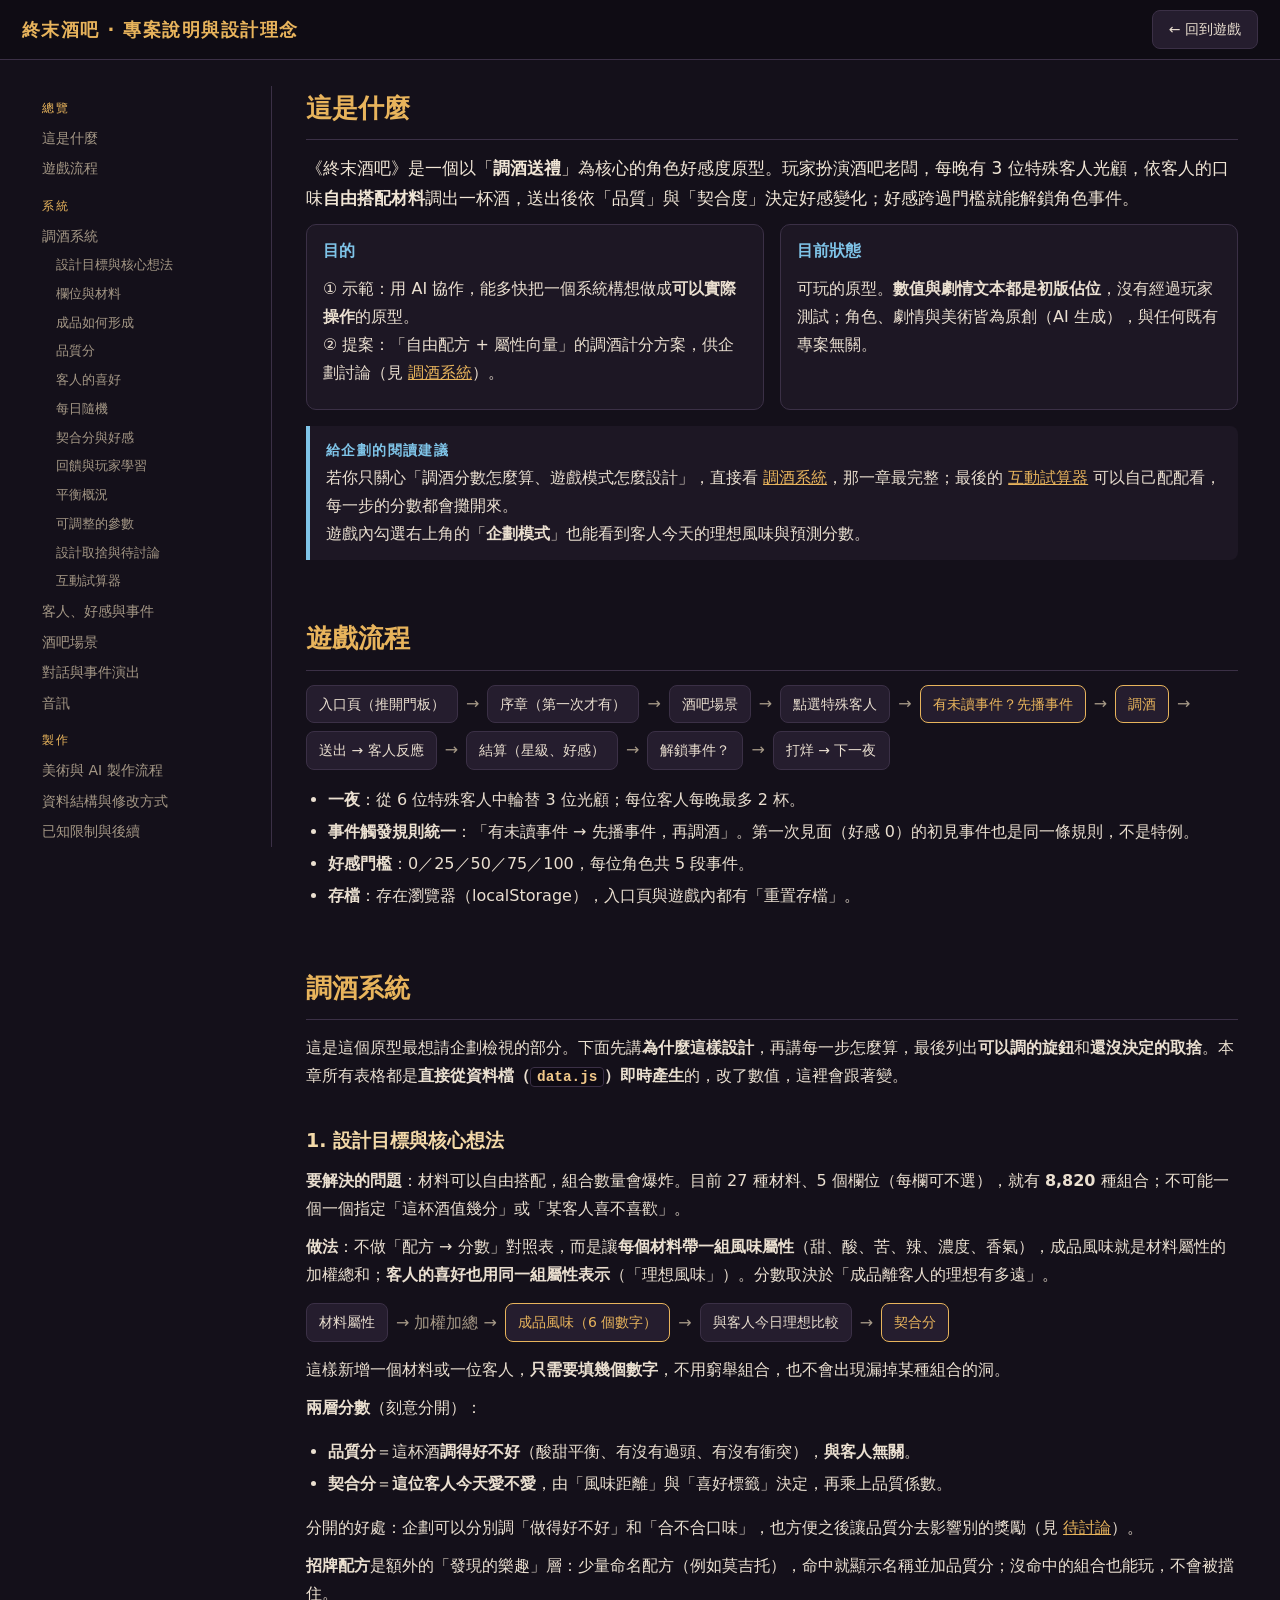
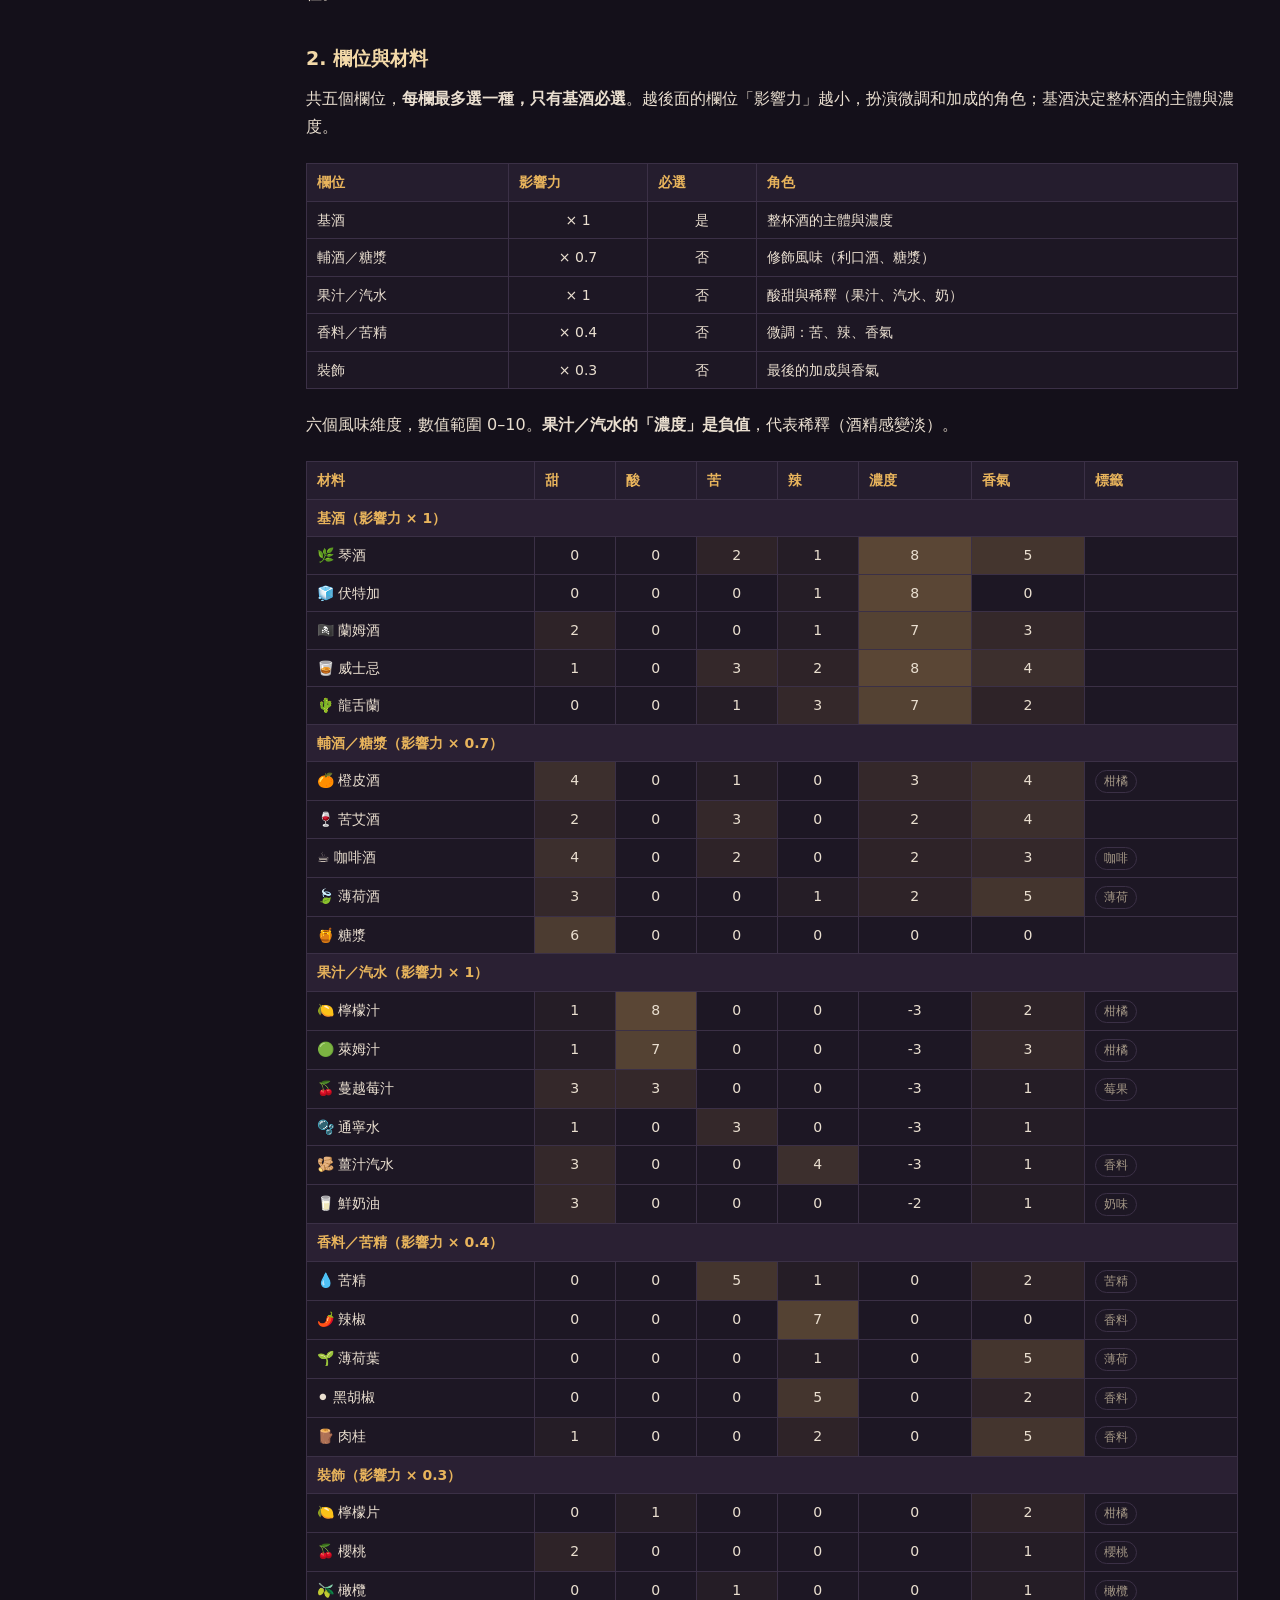
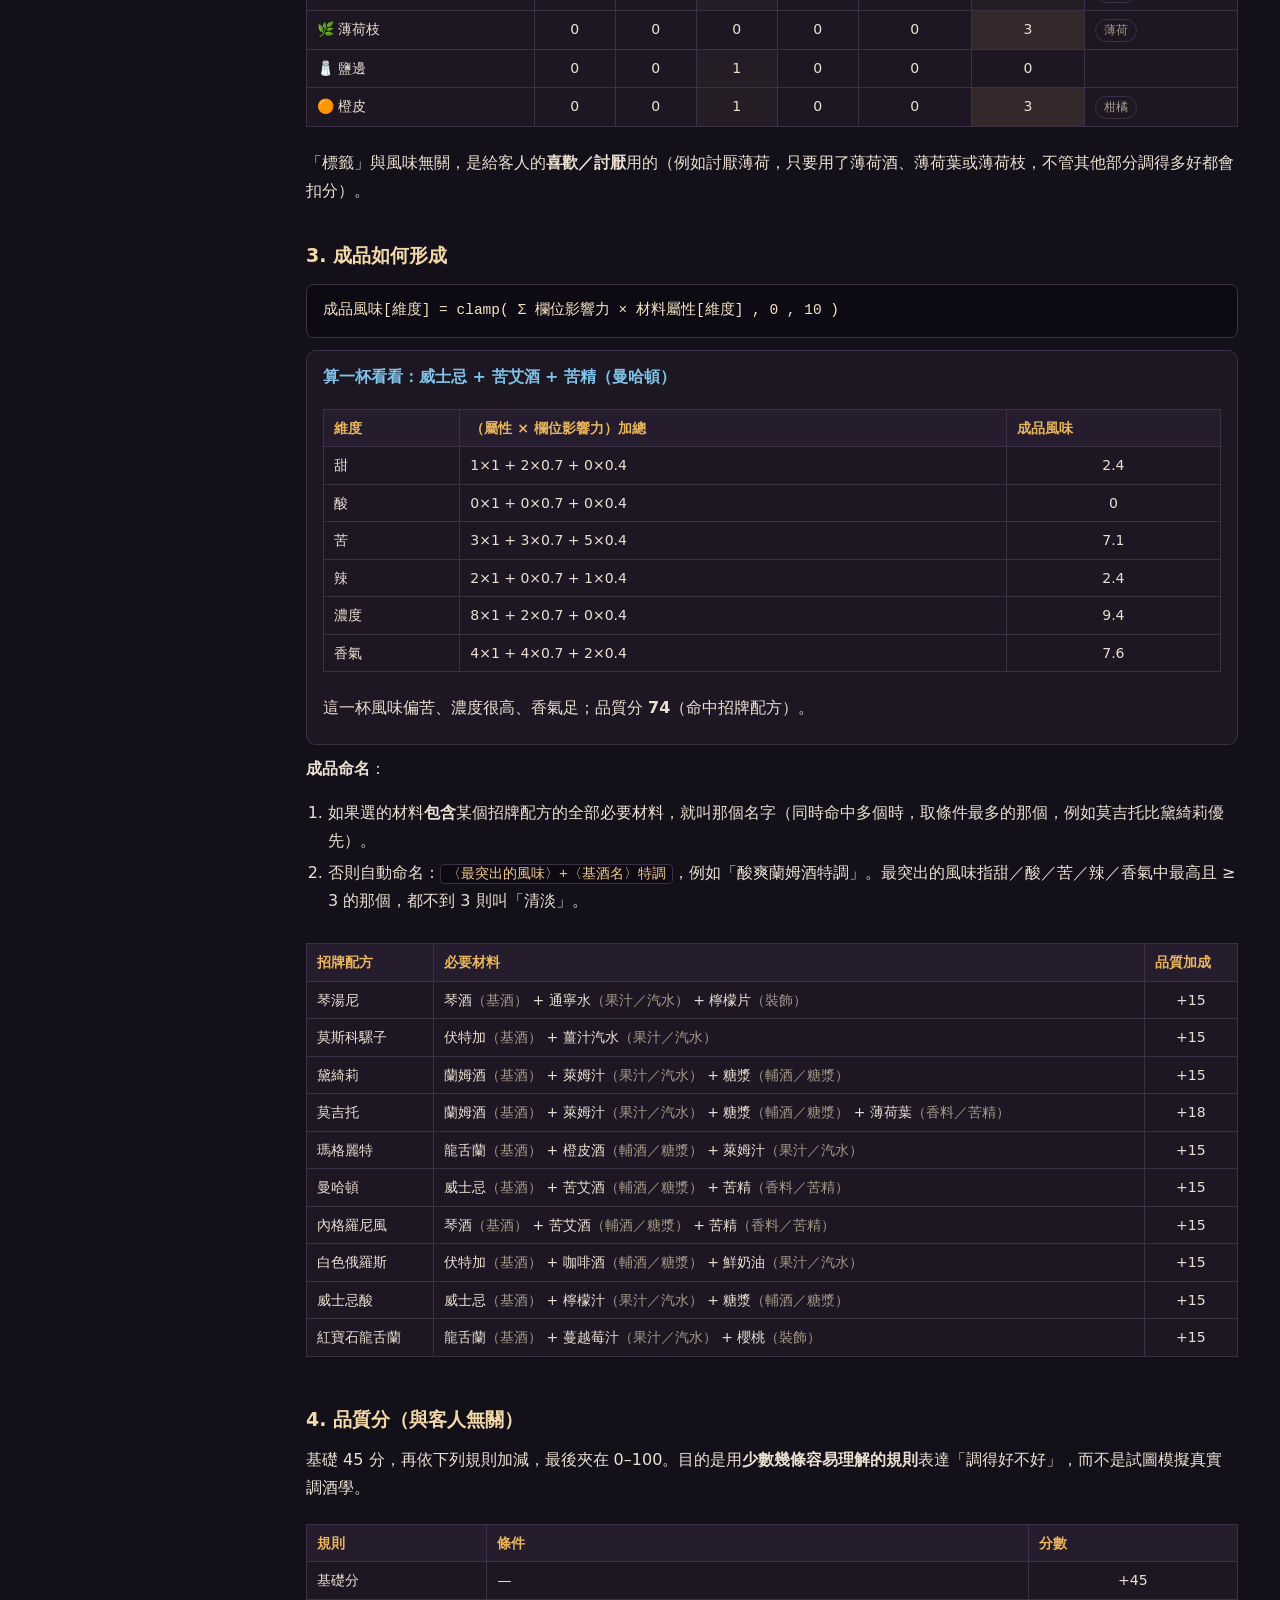
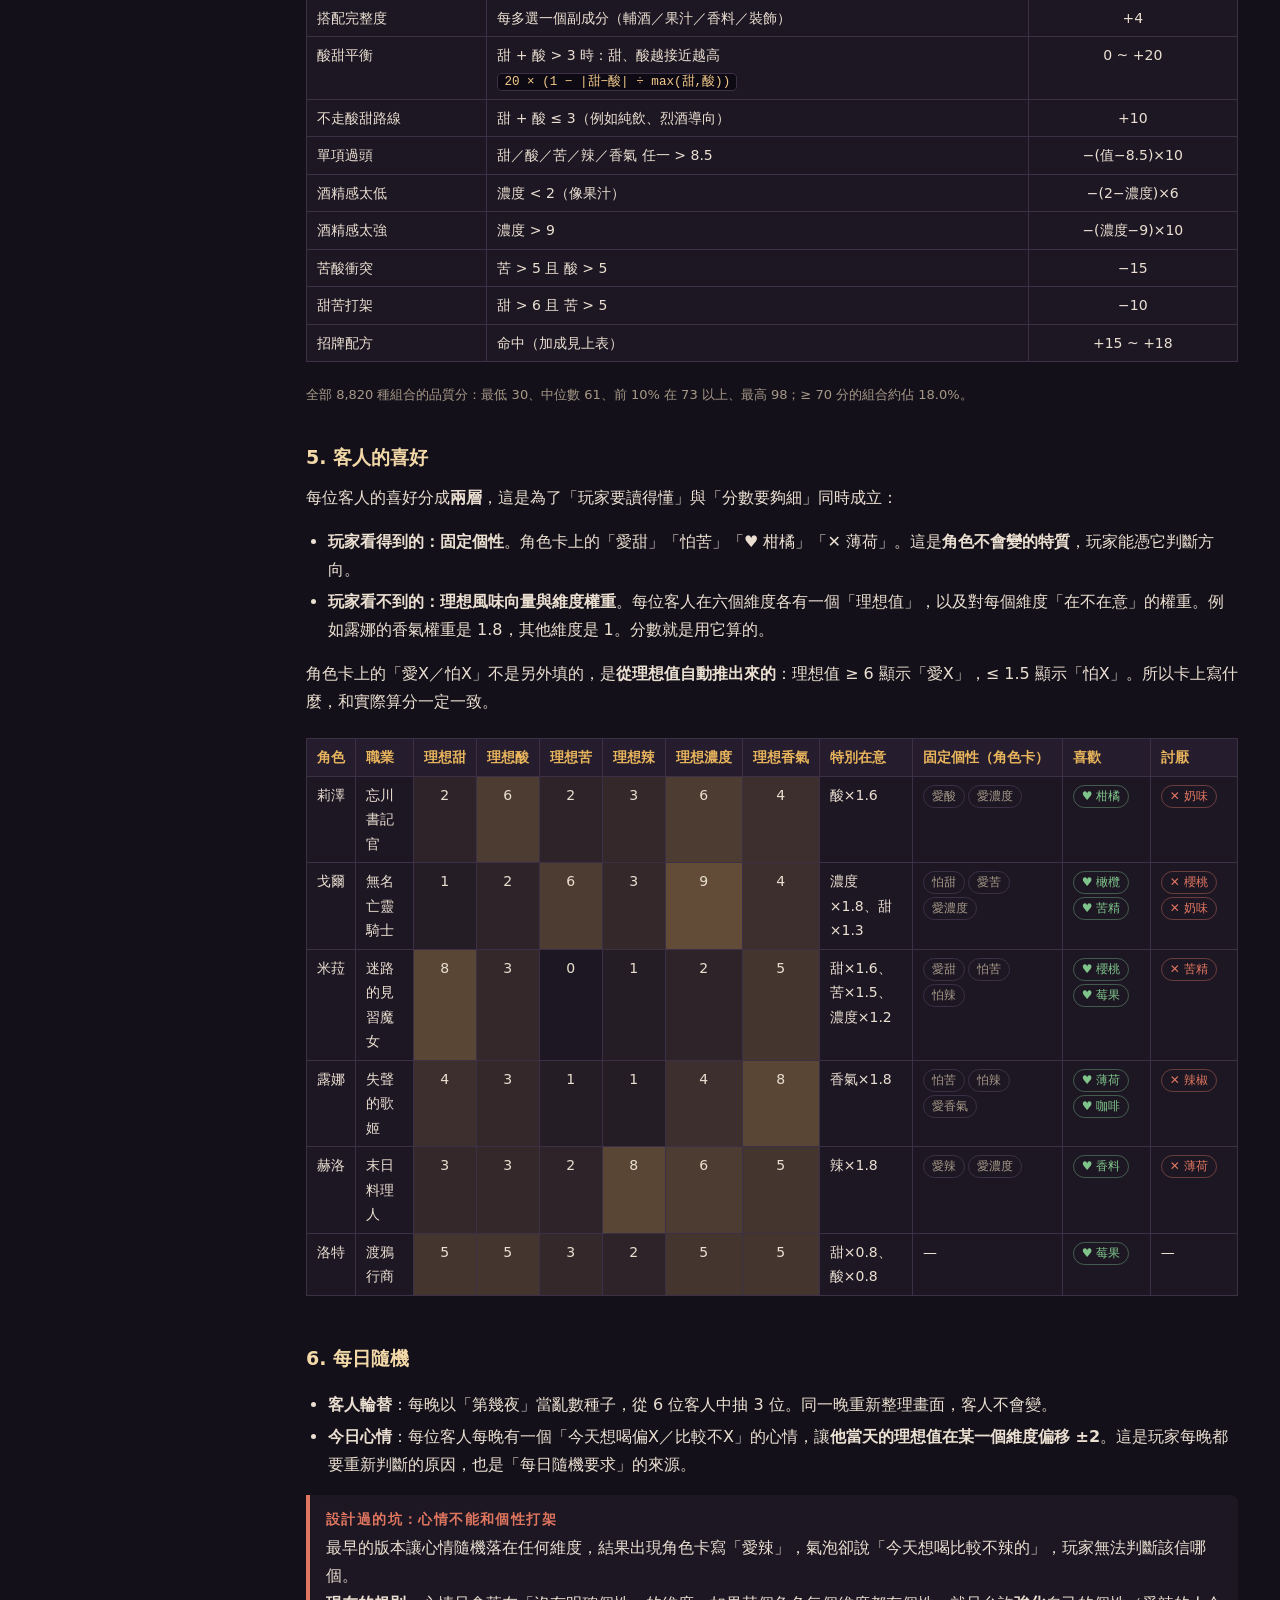
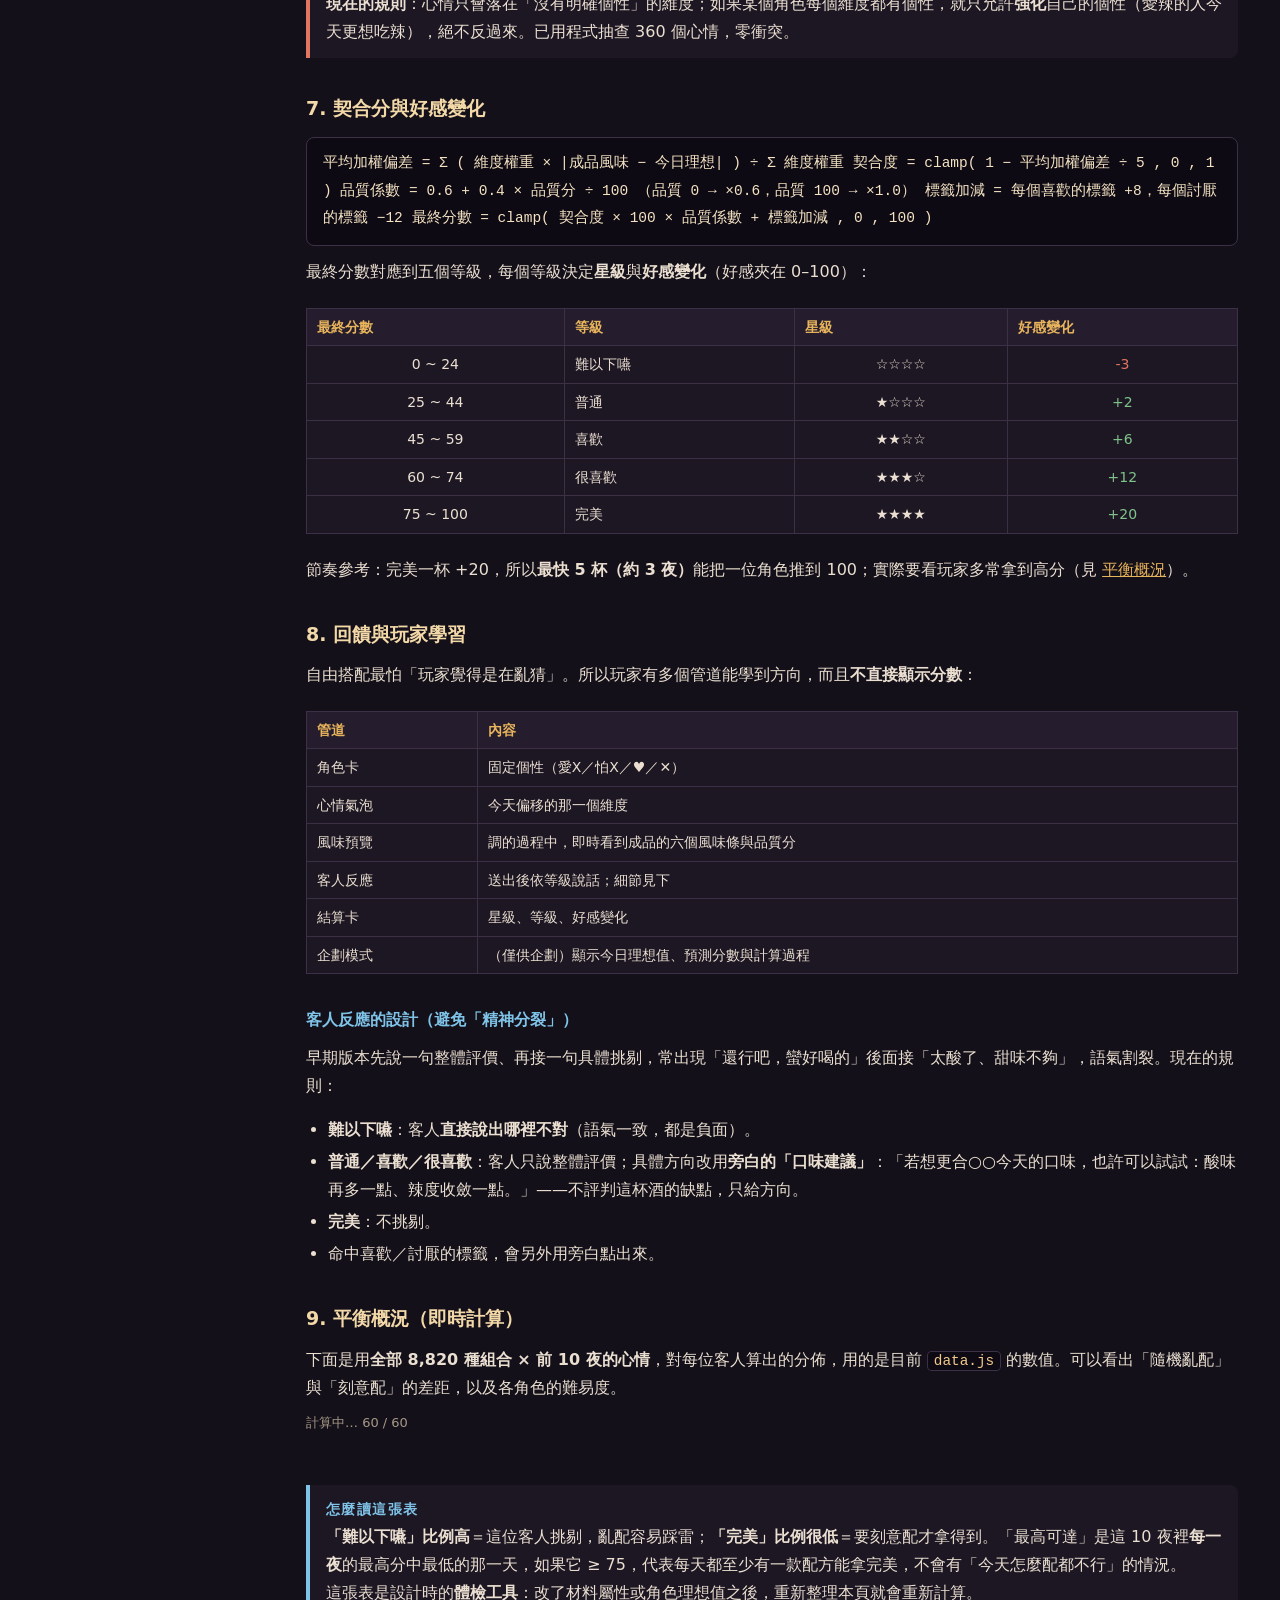
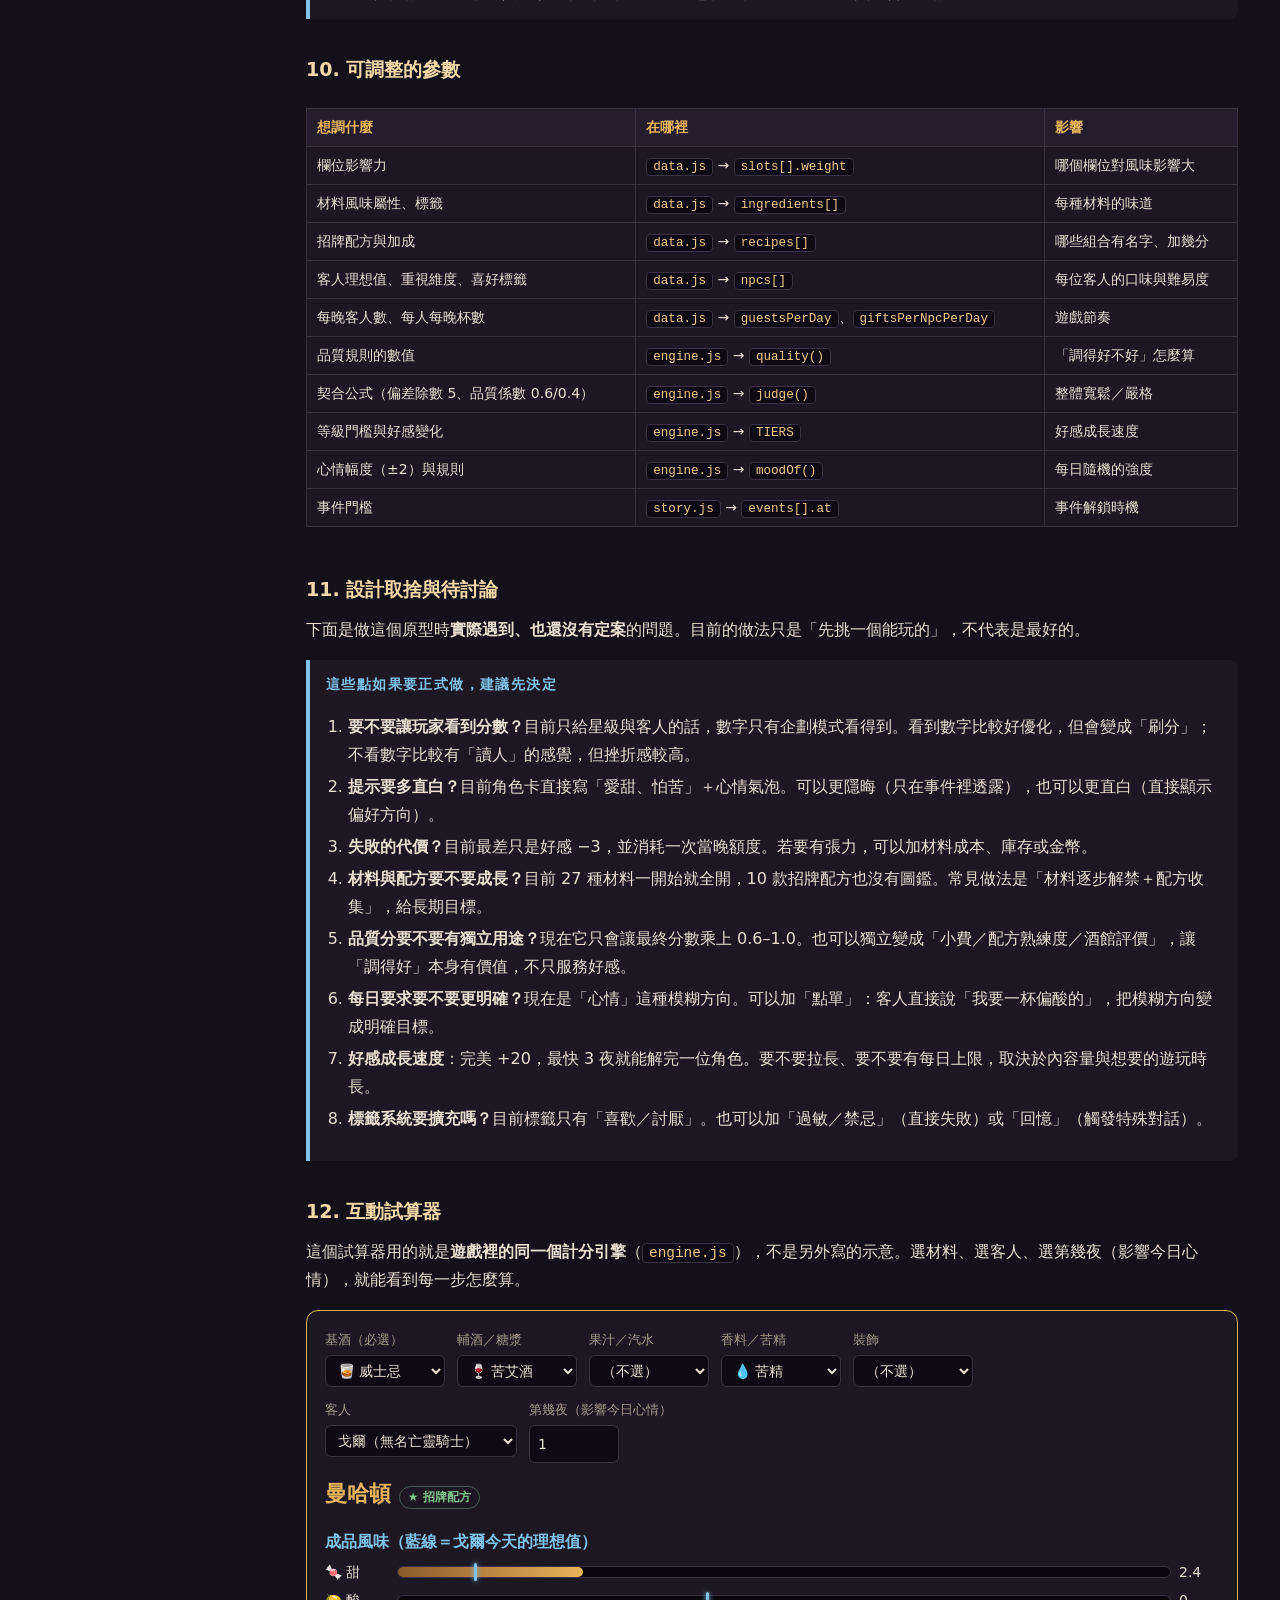
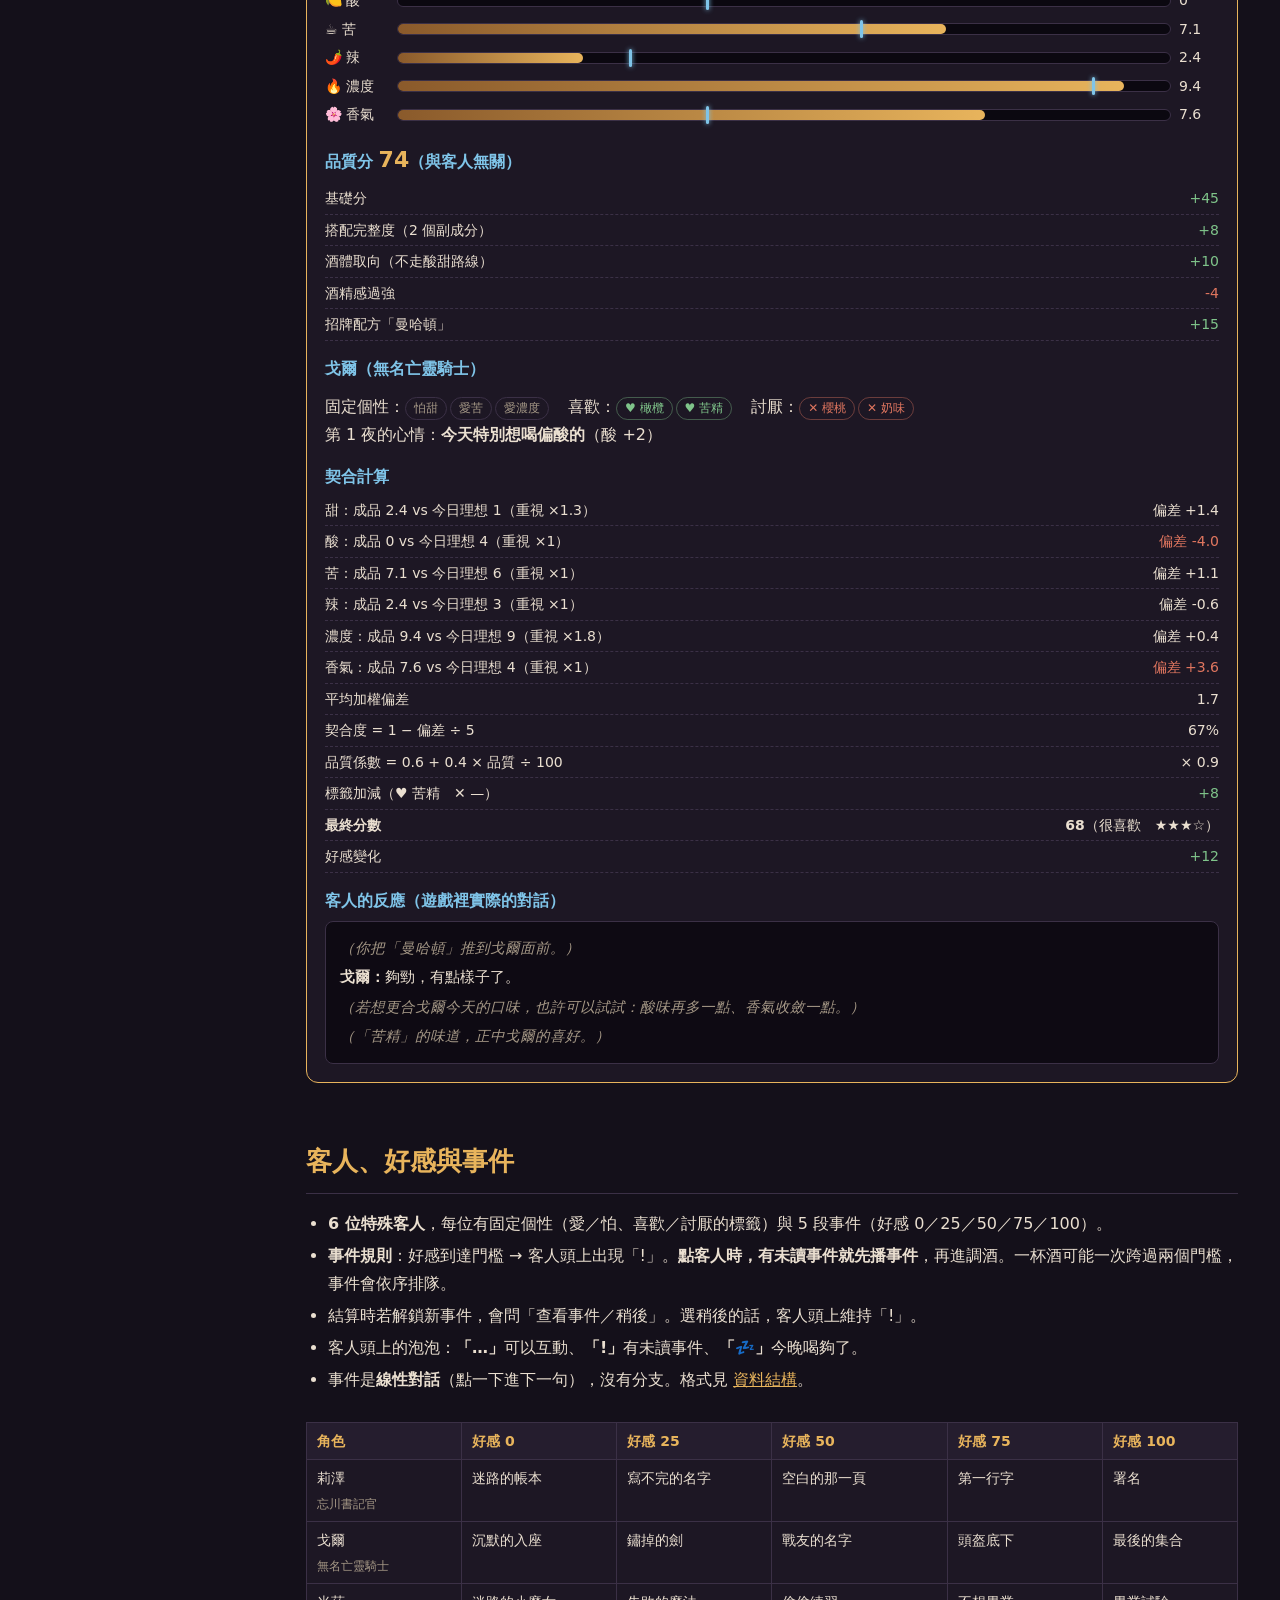
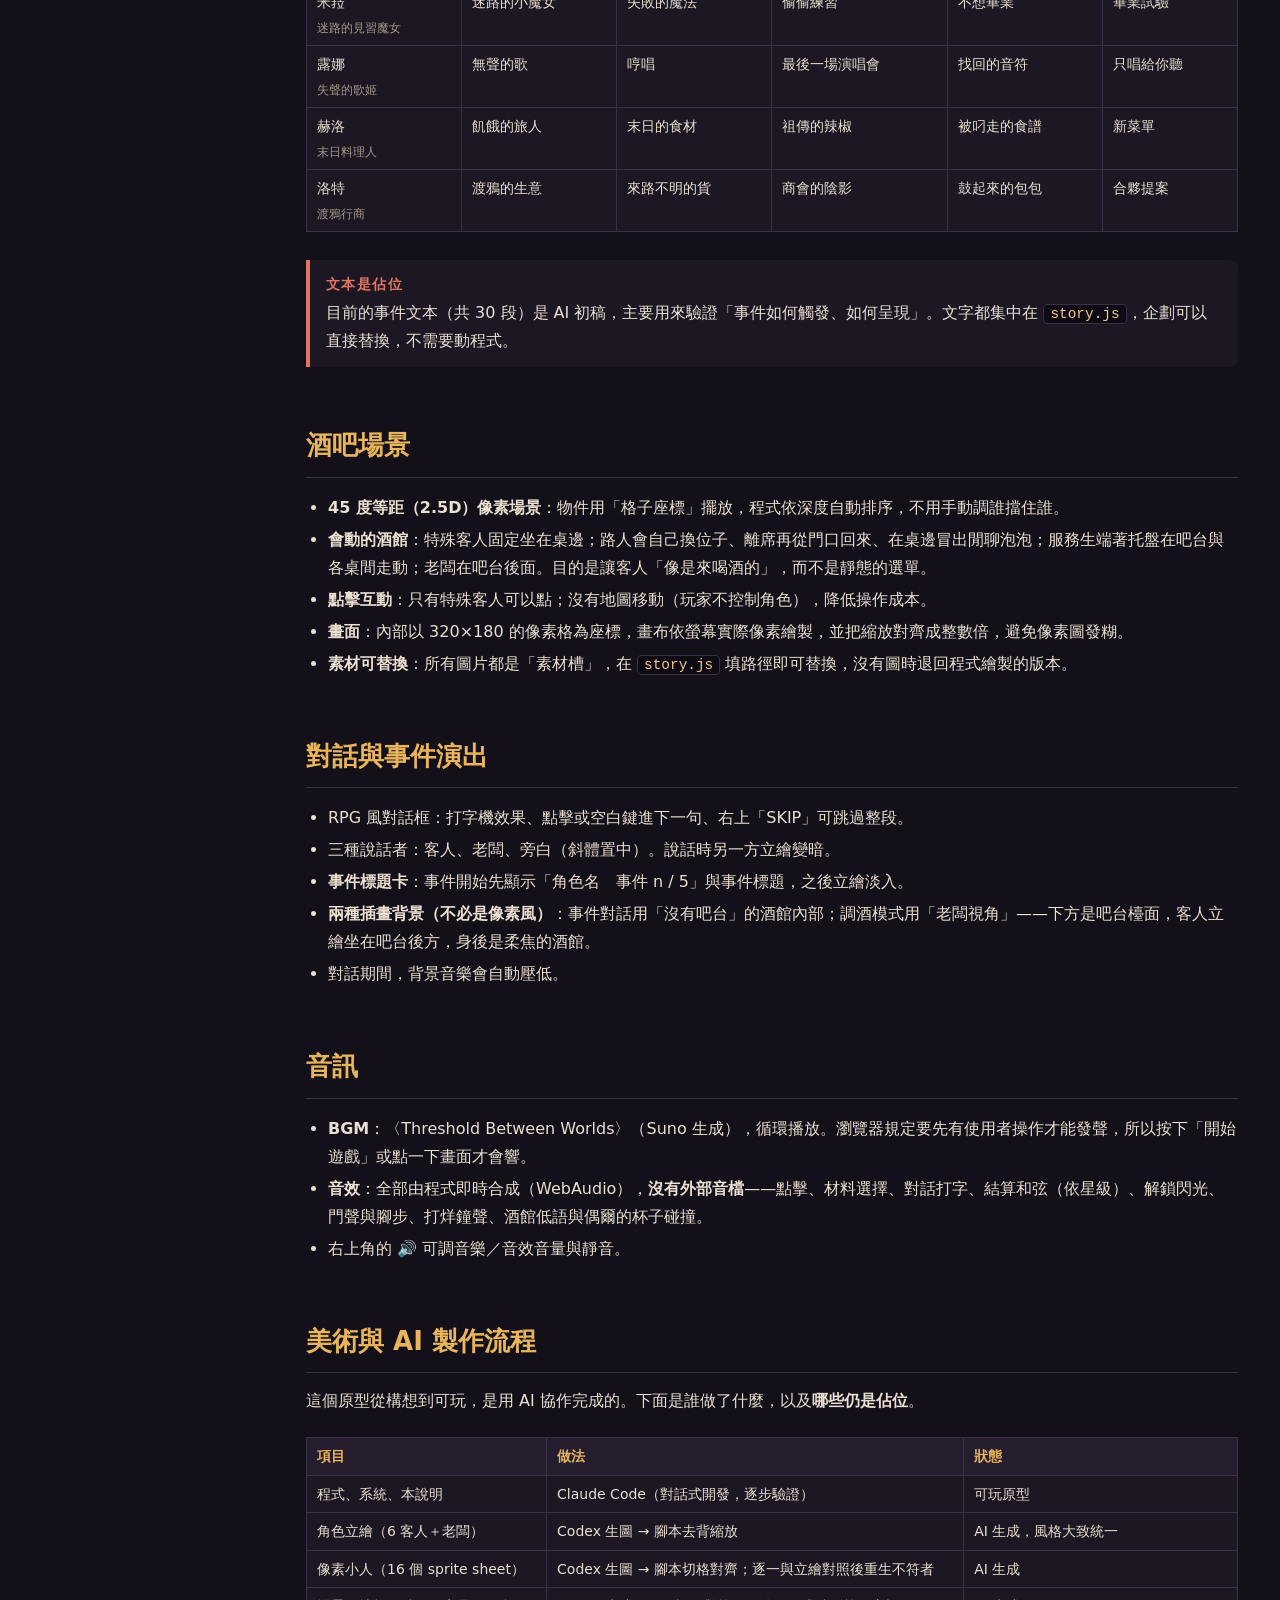
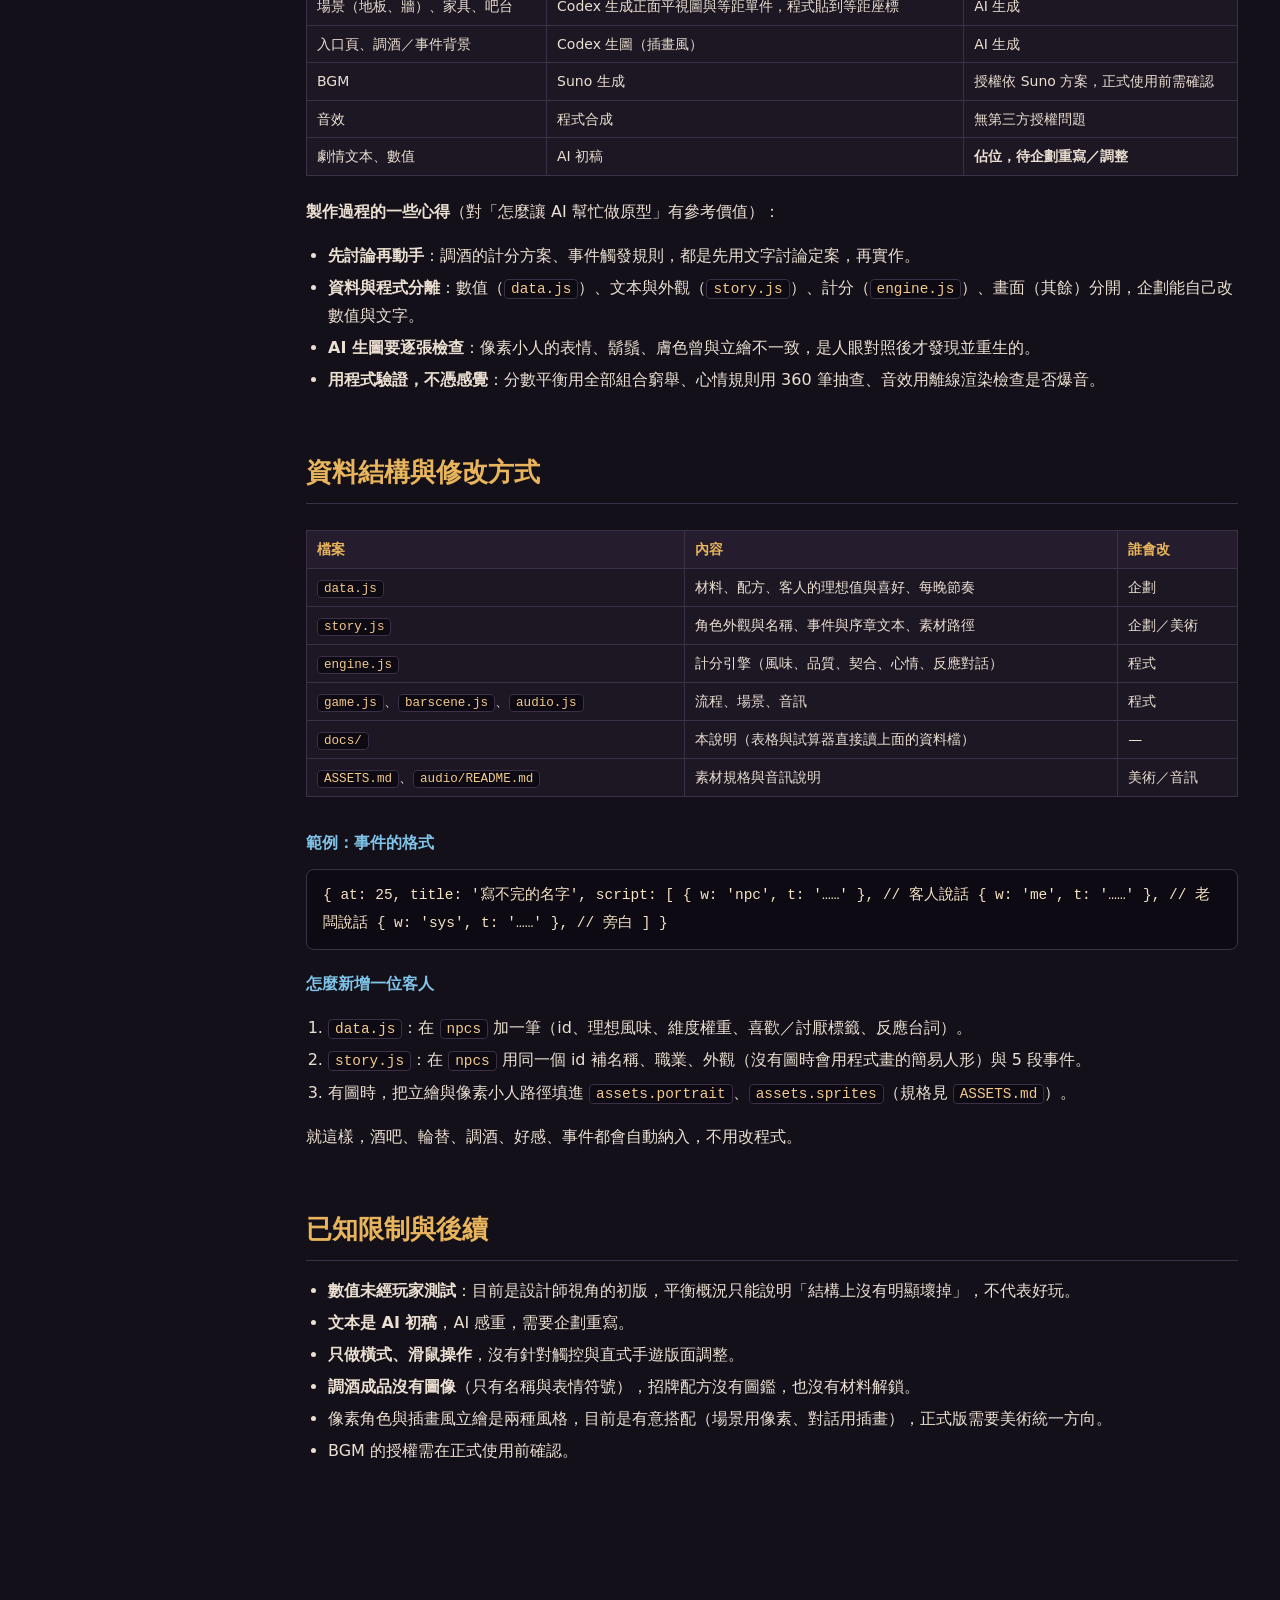
==== docs/design.html @ c6a3efdb "加入專案說明與設計理念頁，並壓低環境音 - 新增 docs/design.html：各系統分開說明，調酒系統（品質分、客人喜好、每日隨機、契合分、回饋、平衡概況、可調參數、待討論取捨）寫得最詳細 - " ====
<!doctype html>
<html lang="zh-Hant">
<head>
<meta charset="utf-8">
<meta name="viewport" content="width=device-width, initial-scale=1">
<title>終末酒吧 — 專案說明與設計理念</title>
<link rel="stylesheet" href="design.css">
</head>
<body>
<header class="top">
  <h1>終末酒吧 · 專案說明與設計理念</h1>
  <span class="sp"></span>
  <a class="btn" href="../index.html">← 回到遊戲</a>
</header>

<div class="layout">
<nav class="toc">
  <div class="grp">總覽</div>
  <a href="#overview">這是什麼</a>
  <a href="#flow">遊戲流程</a>
  <div class="grp">系統</div>
  <a href="#cocktail">調酒系統</a>
  <div class="sub">
    <a href="#c-goal">設計目標與核心想法</a>
    <a href="#c-ingredients">欄位與材料</a>
    <a href="#c-product">成品如何形成</a>
    <a href="#c-quality">品質分</a>
    <a href="#c-guest">客人的喜好</a>
    <a href="#c-daily">每日隨機</a>
    <a href="#c-score">契合分與好感</a>
    <a href="#c-feedback">回饋與玩家學習</a>
    <a href="#c-balance">平衡概況</a>
    <a href="#c-knobs">可調整的參數</a>
    <a href="#c-open">設計取捨與待討論</a>
    <a href="#c-calc">互動試算器</a>
  </div>
  <a href="#guests">客人、好感與事件</a>
  <a href="#bar">酒吧場景</a>
  <a href="#dialogue">對話與事件演出</a>
  <a href="#audio">音訊</a>
  <div class="grp">製作</div>
  <a href="#art">美術與 AI 製作流程</a>
  <a href="#data">資料結構與修改方式</a>
  <a href="#limits">已知限制與後續</a>
</nav>

<main>

<!-- ============================ 總覽 ============================ -->
<section id="overview">
  <h2>這是什麼</h2>
  <p class="lead">《終末酒吧》是一個以「<b>調酒送禮</b>」為核心的角色好感度原型。玩家扮演酒吧老闆，每晚有 3 位特殊客人光顧，依客人的口味<b>自由搭配材料</b>調出一杯酒，送出後依「品質」與「契合度」決定好感變化；好感跨過門檻就能解鎖角色事件。</p>
  <div class="cols">
    <div class="card"><h4>目的</h4>
      <p>① 示範：用 AI 協作，能多快把一個系統構想做成<b>可以實際操作</b>的原型。<br>
      ② 提案：「自由配方 + 屬性向量」的調酒計分方案，供企劃討論（見 <a href="#cocktail">調酒系統</a>）。</p></div>
    <div class="card"><h4>目前狀態</h4>
      <p>可玩的原型。<b>數值與劇情文本都是初版佔位</b>，沒有經過玩家測試；角色、劇情與美術皆為原創（AI 生成），與任何既有專案無關。</p></div>
  </div>
  <div class="callout plan"><b class="t">給企劃的閱讀建議</b>
    若你只關心「調酒分數怎麼算、遊戲模式怎麼設計」，直接看 <a href="#cocktail">調酒系統</a>，那一章最完整；最後的 <a href="#c-calc">互動試算器</a> 可以自己配配看，每一步的分數都會攤開來。<br>
    遊戲內勾選右上角的「<b>企劃模式</b>」也能看到客人今天的理想風味與預測分數。</div>
</section>

<section id="flow">
  <h2>遊戲流程</h2>
  <div class="flow">
    <span class="b">入口頁（推開門板）</span><span class="a">→</span>
    <span class="b">序章（第一次才有）</span><span class="a">→</span>
    <span class="b">酒吧場景</span><span class="a">→</span>
    <span class="b">點選特殊客人</span><span class="a">→</span>
    <span class="b hl">有未讀事件？先播事件</span><span class="a">→</span>
    <span class="b hl">調酒</span><span class="a">→</span>
    <span class="b">送出 → 客人反應</span><span class="a">→</span>
    <span class="b">結算（星級、好感）</span><span class="a">→</span>
    <span class="b">解鎖事件？</span><span class="a">→</span>
    <span class="b">打烊 → 下一夜</span>
  </div>
  <ul>
    <li><b>一夜</b>：從 6 位特殊客人中輪替 3 位光顧；每位客人每晚最多 2 杯。</li>
    <li><b>事件觸發規則統一</b>：「有未讀事件 → 先播事件，再調酒」。第一次見面（好感 0）的初見事件也是同一條規則，不是特例。</li>
    <li><b>好感門檻</b>：0／25／50／75／100，每位角色共 5 段事件。</li>
    <li><b>存檔</b>：存在瀏覽器（localStorage），入口頁與遊戲內都有「重置存檔」。</li>
  </ul>
</section>

<!-- ============================ 調酒 ============================ -->
<section id="cocktail">
  <h2>調酒系統</h2>
  <p>這是這個原型最想請企劃檢視的部分。下面先講<b>為什麼這樣設計</b>，再講每一步怎麼算，最後列出<b>可以調的旋鈕</b>和<b>還沒決定的取捨</b>。本章所有表格都是<b>直接從資料檔（<code>data.js</code>）即時產生</b>的，改了數值，這裡會跟著變。</p>

  <h3 id="c-goal">1. 設計目標與核心想法</h3>
  <p><b>要解決的問題</b>：材料可以自由搭配，組合數量會爆炸。目前 27 種材料、5 個欄位（每欄可不選），就有 <b>8,820</b> 種組合；不可能一個一個指定「這杯酒值幾分」或「某客人喜不喜歡」。</p>
  <p><b>做法</b>：不做「配方 → 分數」對照表，而是讓<b>每個材料帶一組風味屬性</b>（甜、酸、苦、辣、濃度、香氣），成品風味就是材料屬性的加權總和；<b>客人的喜好也用同一組屬性表示</b>（「理想風味」）。分數取決於「成品離客人的理想有多遠」。</p>
  <div class="flow">
    <span class="b">材料屬性</span><span class="a">→ 加權加總 →</span>
    <span class="b hl">成品風味（6 個數字）</span><span class="a">→</span>
    <span class="b">與客人今日理想比較</span><span class="a">→</span>
    <span class="b hl">契合分</span>
  </div>
  <p>這樣新增一個材料或一位客人，<b>只需要填幾個數字</b>，不用窮舉組合，也不會出現漏掉某種組合的洞。</p>
  <p><b>兩層分數</b>（刻意分開）：</p>
  <ul>
    <li><b>品質分</b>＝這杯酒<b>調得好不好</b>（酸甜平衡、有沒有過頭、有沒有衝突），<b>與客人無關</b>。</li>
    <li><b>契合分</b>＝<b>這位客人今天愛不愛</b>，由「風味距離」與「喜好標籤」決定，再乘上品質係數。</li>
  </ul>
  <p>分開的好處：企劃可以分別調「做得好不好」和「合不合口味」，也方便之後讓品質分去影響別的獎勵（見 <a href="#c-open">待討論</a>）。</p>
  <p><b>招牌配方</b>是額外的「發現的樂趣」層：少量命名配方（例如莫吉托），命中就顯示名稱並加品質分；沒命中的組合也能玩，不會被擋住。</p>

  <h3 id="c-ingredients">2. 欄位與材料</h3>
  <p>共五個欄位，<b>每欄最多選一種，只有基酒必選</b>。越後面的欄位「影響力」越小，扮演微調和加成的角色；基酒決定整杯酒的主體與濃度。</p>
  <div class="tblwrap"><table id="t-slots"></table></div>
  <p>六個風味維度，數值範圍 0–10。<b>果汁／汽水的「濃度」是負值</b>，代表稀釋（酒精感變淡）。</p>
  <div class="tblwrap"><table id="t-ingredients"></table></div>
  <p>「標籤」與風味無關，是給客人的<b>喜歡／討厭</b>用的（例如討厭薄荷，只要用了薄荷酒、薄荷葉或薄荷枝，不管其他部分調得多好都會扣分）。</p>

  <h3 id="c-product">3. 成品如何形成</h3>
  <div class="formula">成品風味[維度] = clamp( Σ 欄位影響力 × 材料屬性[維度] , 0 , 10 )</div>
  <div id="example"></div>
  <p><b>成品命名</b>：</p>
  <ol>
    <li>如果選的材料<b>包含</b>某個招牌配方的全部必要材料，就叫那個名字（同時命中多個時，取條件最多的那個，例如莫吉托比黛綺莉優先）。</li>
    <li>否則自動命名：<code>〈最突出的風味〉+〈基酒名〉特調</code>，例如「酸爽蘭姆酒特調」。最突出的風味指甜／酸／苦／辣／香氣中最高且 ≥ 3 的那個，都不到 3 則叫「清淡」。</li>
  </ol>
  <div class="tblwrap"><table id="t-recipes"></table></div>

  <h3 id="c-quality">4. 品質分（與客人無關）</h3>
  <p>基礎 45 分，再依下列規則加減，最後夾在 0–100。目的是用<b>少數幾條容易理解的規則</b>表達「調得好不好」，而不是試圖模擬真實調酒學。</p>
  <div class="tblwrap"><table>
    <tr><th>規則</th><th>條件</th><th>分數</th></tr>
    <tr><td>基礎分</td><td>—</td><td class="n">+45</td></tr>
    <tr><td>搭配完整度</td><td>每多選一個副成分（輔酒／果汁／香料／裝飾）</td><td class="n">+4</td></tr>
    <tr><td>酸甜平衡</td><td>甜 + 酸 &gt; 3 時：甜、酸越接近越高<br><code>20 × (1 − |甜−酸| ÷ max(甜,酸))</code></td><td class="n">0 ~ +20</td></tr>
    <tr><td>不走酸甜路線</td><td>甜 + 酸 ≤ 3（例如純飲、烈酒導向）</td><td class="n">+10</td></tr>
    <tr><td>單項過頭</td><td>甜／酸／苦／辣／香氣 任一 &gt; 8.5</td><td class="n">−(值−8.5)×10</td></tr>
    <tr><td>酒精感太低</td><td>濃度 &lt; 2（像果汁）</td><td class="n">−(2−濃度)×6</td></tr>
    <tr><td>酒精感太強</td><td>濃度 &gt; 9</td><td class="n">−(濃度−9)×10</td></tr>
    <tr><td>苦酸衝突</td><td>苦 &gt; 5 且 酸 &gt; 5</td><td class="n">−15</td></tr>
    <tr><td>甜苦打架</td><td>甜 &gt; 6 且 苦 &gt; 5</td><td class="n">−10</td></tr>
    <tr><td>招牌配方</td><td>命中（加成見上表）</td><td class="n">+15 ~ +18</td></tr>
  </table></div>
  <p class="prog" id="q-dist"></p>

  <h3 id="c-guest">5. 客人的喜好</h3>
  <p>每位客人的喜好分成<b>兩層</b>，這是為了「玩家要讀得懂」與「分數要夠細」同時成立：</p>
  <ul>
    <li><b>玩家看得到的：固定個性</b>。角色卡上的「愛甜」「怕苦」「♥ 柑橘」「✕ 薄荷」。這是<b>角色不會變的特質</b>，玩家能憑它判斷方向。</li>
    <li><b>玩家看不到的：理想風味向量與維度權重</b>。每位客人在六個維度各有一個「理想值」，以及對每個維度「在不在意」的權重。例如露娜的香氣權重是 1.8，其他維度是 1。分數就是用它算的。</li>
  </ul>
  <p>角色卡上的「愛X／怕X」不是另外填的，是<b>從理想值自動推出來的</b>：理想值 ≥ 6 顯示「愛X」，≤ 1.5 顯示「怕X」。所以卡上寫什麼，和實際算分一定一致。</p>
  <div class="tblwrap"><table id="t-npcs"></table></div>

  <h3 id="c-daily">6. 每日隨機</h3>
  <ul>
    <li><b>客人輪替</b>：每晚以「第幾夜」當亂數種子，從 6 位客人中抽 3 位。同一晚重新整理畫面，客人不會變。</li>
    <li><b>今日心情</b>：每位客人每晚有一個「今天想喝偏X／比較不X」的心情，讓<b>他當天的理想值在某一個維度偏移 ±2</b>。這是玩家每晚都要重新判斷的原因，也是「每日隨機要求」的來源。</li>
  </ul>
  <div class="callout warn"><b class="t">設計過的坑：心情不能和個性打架</b>
    最早的版本讓心情隨機落在任何維度，結果出現角色卡寫「愛辣」，氣泡卻說「今天想喝比較不辣的」，玩家無法判斷該信哪個。<br>
    <b>現在的規則</b>：心情只會落在「沒有明確個性」的維度；如果某個角色每個維度都有個性，就只允許<b>強化</b>自己的個性（愛辣的人今天更想吃辣），絕不反過來。已用程式抽查 360 個心情，零衝突。</div>

  <h3 id="c-score">7. 契合分與好感變化</h3>
  <div class="formula">平均加權偏差 = Σ ( 維度權重 × |成品風味 − 今日理想| ) ÷ Σ 維度權重
契合度       = clamp( 1 − 平均加權偏差 ÷ 5 , 0 , 1 )
品質係數     = 0.6 + 0.4 × 品質分 ÷ 100          （品質 0 → ×0.6，品質 100 → ×1.0）
標籤加減     = 每個喜歡的標籤 +8，每個討厭的標籤 −12
最終分數     = clamp( 契合度 × 100 × 品質係數 + 標籤加減 , 0 , 100 )</div>
  <p>最終分數對應到五個等級，每個等級決定<b>星級</b>與<b>好感變化</b>（好感夾在 0–100）：</p>
  <div class="tblwrap"><table id="t-tiers"></table></div>
  <p>節奏參考：完美一杯 +20，所以<b>最快 5 杯（約 3 夜）</b>能把一位角色推到 100；實際要看玩家多常拿到高分（見 <a href="#c-balance">平衡概況</a>）。</p>

  <h3 id="c-feedback">8. 回饋與玩家學習</h3>
  <p>自由搭配最怕「玩家覺得是在亂猜」。所以玩家有多個管道能學到方向，而且<b>不直接顯示分數</b>：</p>
  <div class="tblwrap"><table>
    <tr><th>管道</th><th>內容</th></tr>
    <tr><td>角色卡</td><td>固定個性（愛X／怕X／♥／✕）</td></tr>
    <tr><td>心情氣泡</td><td>今天偏移的那一個維度</td></tr>
    <tr><td>風味預覽</td><td>調的過程中，即時看到成品的六個風味條與品質分</td></tr>
    <tr><td>客人反應</td><td>送出後依等級說話；細節見下</td></tr>
    <tr><td>結算卡</td><td>星級、等級、好感變化</td></tr>
    <tr><td>企劃模式</td><td>（僅供企劃）顯示今日理想值、預測分數與計算過程</td></tr>
  </table></div>
  <h4>客人反應的設計（避免「精神分裂」）</h4>
  <p>早期版本先說一句整體評價、再接一句具體挑剔，常出現「還行吧，蠻好喝的」後面接「太酸了、甜味不夠」，語氣割裂。現在的規則：</p>
  <ul>
    <li><b>難以下嚥</b>：客人<b>直接說出哪裡不對</b>（語氣一致，都是負面）。</li>
    <li><b>普通／喜歡／很喜歡</b>：客人只說整體評價；具體方向改用<b>旁白的「口味建議」</b>：「若想更合○○今天的口味，也許可以試試：酸味再多一點、辣度收斂一點。」——不評判這杯酒的缺點，只給方向。</li>
    <li><b>完美</b>：不挑剔。</li>
    <li>命中喜歡／討厭的標籤，會另外用旁白點出來。</li>
  </ul>

  <h3 id="c-balance">9. 平衡概況（即時計算）</h3>
  <p>下面是用<b>全部 8,820 種組合 × 前 10 夜的心情</b>，對每位客人算出的分佈，用的是目前 <code>data.js</code> 的數值。可以看出「隨機亂配」與「刻意配」的差距，以及各角色的難易度。</p>
  <p class="prog" id="stats-prog">計算中…</p>
  <div class="tblwrap"><table id="t-stats"></table></div>
  <div class="callout plan"><b class="t">怎麼讀這張表</b>
    <b>「難以下嚥」比例高</b>＝這位客人挑剔，亂配容易踩雷；<b>「完美」比例很低</b>＝要刻意配才拿得到。「最高可達」是這 10 夜裡<b>每一夜</b>的最高分中最低的那一天，如果它 ≥ 75，代表每天都至少有一款配方能拿完美，不會有「今天怎麼配都不行」的情況。<br>
    這張表是設計時的<b>體檢工具</b>：改了材料屬性或角色理想值之後，重新整理本頁就會重新計算。</div>

  <h3 id="c-knobs">10. 可調整的參數</h3>
  <div class="tblwrap"><table>
    <tr><th>想調什麼</th><th>在哪裡</th><th>影響</th></tr>
    <tr><td>欄位影響力</td><td><code>data.js</code> → <code>slots[].weight</code></td><td>哪個欄位對風味影響大</td></tr>
    <tr><td>材料風味屬性、標籤</td><td><code>data.js</code> → <code>ingredients[]</code></td><td>每種材料的味道</td></tr>
    <tr><td>招牌配方與加成</td><td><code>data.js</code> → <code>recipes[]</code></td><td>哪些組合有名字、加幾分</td></tr>
    <tr><td>客人理想值、重視維度、喜好標籤</td><td><code>data.js</code> → <code>npcs[]</code></td><td>每位客人的口味與難易度</td></tr>
    <tr><td>每晚客人數、每人每晚杯數</td><td><code>data.js</code> → <code>guestsPerDay</code>、<code>giftsPerNpcPerDay</code></td><td>遊戲節奏</td></tr>
    <tr><td>品質規則的數值</td><td><code>engine.js</code> → <code>quality()</code></td><td>「調得好不好」怎麼算</td></tr>
    <tr><td>契合公式（偏差除數 5、品質係數 0.6/0.4）</td><td><code>engine.js</code> → <code>judge()</code></td><td>整體寬鬆／嚴格</td></tr>
    <tr><td>等級門檻與好感變化</td><td><code>engine.js</code> → <code>TIERS</code></td><td>好感成長速度</td></tr>
    <tr><td>心情幅度（±2）與規則</td><td><code>engine.js</code> → <code>moodOf()</code></td><td>每日隨機的強度</td></tr>
    <tr><td>事件門檻</td><td><code>story.js</code> → <code>events[].at</code></td><td>事件解鎖時機</td></tr>
  </table></div>

  <h3 id="c-open">11. 設計取捨與待討論</h3>
  <p>下面是做這個原型時<b>實際遇到、也還沒有定案</b>的問題。目前的做法只是「先挑一個能玩的」，不代表是最好的。</p>
  <div class="callout plan"><b class="t">這些點如果要正式做，建議先決定</b>
  <ol>
    <li><b>要不要讓玩家看到分數？</b>目前只給星級與客人的話，數字只有企劃模式看得到。看到數字比較好優化，但會變成「刷分」；不看數字比較有「讀人」的感覺，但挫折感較高。</li>
    <li><b>提示要多直白？</b>目前角色卡直接寫「愛甜、怕苦」＋心情氣泡。可以更隱晦（只在事件裡透露），也可以更直白（直接顯示偏好方向）。</li>
    <li><b>失敗的代價？</b>目前最差只是好感 −3，並消耗一次當晚額度。若要有張力，可以加材料成本、庫存或金幣。</li>
    <li><b>材料與配方要不要成長？</b>目前 27 種材料一開始就全開，10 款招牌配方也沒有圖鑑。常見做法是「材料逐步解禁＋配方收集」，給長期目標。</li>
    <li><b>品質分要不要有獨立用途？</b>現在它只會讓最終分數乘上 0.6–1.0。也可以獨立變成「小費／配方熟練度／酒館評價」，讓「調得好」本身有價值，不只服務好感。</li>
    <li><b>每日要求要不要更明確？</b>現在是「心情」這種模糊方向。可以加「點單」：客人直接說「我要一杯偏酸的」，把模糊方向變成明確目標。</li>
    <li><b>好感成長速度</b>：完美 +20，最快 3 夜就能解完一位角色。要不要拉長、要不要有每日上限，取決於內容量與想要的遊玩時長。</li>
    <li><b>標籤系統要擴充嗎？</b>目前標籤只有「喜歡／討厭」。也可以加「過敏／禁忌」（直接失敗）或「回憶」（觸發特殊對話）。</li>
  </ol></div>

  <h3 id="c-calc">12. 互動試算器</h3>
  <p>這個試算器用的就是<b>遊戲裡的同一個計分引擎</b>（<code>engine.js</code>），不是另外寫的示意。選材料、選客人、選第幾夜（影響今日心情），就能看到每一步怎麼算。</p>
  <div class="calc" id="calc">
    <div class="row" id="calc-sel"></div>
    <div class="row" id="calc-npc"></div>
    <div class="out" id="calc-out"></div>
  </div>
</section>

<!-- ============================ 客人與事件 ============================ -->
<section id="guests">
  <h2>客人、好感與事件</h2>
  <ul>
    <li><b>6 位特殊客人</b>，每位有固定個性（愛／怕、喜歡／討厭的標籤）與 5 段事件（好感 0／25／50／75／100）。</li>
    <li><b>事件規則</b>：好感到達門檻 → 客人頭上出現「!」。<b>點客人時，有未讀事件就先播事件</b>，再進調酒。一杯酒可能一次跨過兩個門檻，事件會依序排隊。</li>
    <li>結算時若解鎖新事件，會問「查看事件／稍後」。選稍後的話，客人頭上維持「!」。</li>
    <li>客人頭上的泡泡：<b>「…」</b>可以互動、<b>「!」</b>有未讀事件、<b>「💤」</b>今晚喝夠了。</li>
    <li>事件是<b>線性對話</b>（點一下進下一句），沒有分支。格式見 <a href="#data">資料結構</a>。</li>
  </ul>
  <div class="tblwrap"><table id="t-events"></table></div>
  <div class="callout warn"><b class="t">文本是佔位</b>
    目前的事件文本（共 30 段）是 AI 初稿，主要用來驗證「事件如何觸發、如何呈現」。文字都集中在 <code>story.js</code>，企劃可以直接替換，不需要動程式。</div>
</section>

<section id="bar">
  <h2>酒吧場景</h2>
  <ul>
    <li><b>45 度等距（2.5D）像素場景</b>：物件用「格子座標」擺放，程式依深度自動排序，不用手動調誰擋住誰。</li>
    <li><b>會動的酒館</b>：特殊客人固定坐在桌邊；路人會自己換位子、離席再從門口回來、在桌邊冒出閒聊泡泡；服務生端著托盤在吧台與各桌間走動；老闆在吧台後面。目的是讓客人「像是來喝酒的」，而不是靜態的選單。</li>
    <li><b>點擊互動</b>：只有特殊客人可以點；沒有地圖移動（玩家不控制角色），降低操作成本。</li>
    <li><b>畫面</b>：內部以 320×180 的像素格為座標，畫布依螢幕實際像素繪製，並把縮放對齊成整數倍，避免像素圖發糊。</li>
    <li><b>素材可替換</b>：所有圖片都是「素材槽」，在 <code>story.js</code> 填路徑即可替換，沒有圖時退回程式繪製的版本。</li>
  </ul>
</section>

<section id="dialogue">
  <h2>對話與事件演出</h2>
  <ul>
    <li>RPG 風對話框：打字機效果、點擊或空白鍵進下一句、右上「SKIP」可跳過整段。</li>
    <li>三種說話者：客人、老闆、旁白（斜體置中）。說話時另一方立繪變暗。</li>
    <li><b>事件標題卡</b>：事件開始先顯示「角色名　事件 n / 5」與事件標題，之後立繪淡入。</li>
    <li><b>兩種插畫背景（不必是像素風）</b>：事件對話用「沒有吧台」的酒館內部；調酒模式用「老闆視角」——下方是吧台檯面，客人立繪坐在吧台後方，身後是柔焦的酒館。</li>
    <li>對話期間，背景音樂會自動壓低。</li>
  </ul>
</section>

<section id="audio">
  <h2>音訊</h2>
  <ul>
    <li><b>BGM</b>：〈Threshold Between Worlds〉（Suno 生成），循環播放。瀏覽器規定要先有使用者操作才能發聲，所以按下「開始遊戲」或點一下畫面才會響。</li>
    <li><b>音效</b>：全部由程式即時合成（WebAudio），<b>沒有外部音檔</b>——點擊、材料選擇、對話打字、結算和弦（依星級）、解鎖閃光、門聲與腳步、打烊鐘聲、酒館低語與偶爾的杯子碰撞。</li>
    <li>右上角的 🔊 可調音樂／音效音量與靜音。</li>
  </ul>
</section>

<!-- ============================ 製作 ============================ -->
<section id="art">
  <h2>美術與 AI 製作流程</h2>
  <p>這個原型從構想到可玩，是用 AI 協作完成的。下面是誰做了什麼，以及<b>哪些仍是佔位</b>。</p>
  <div class="tblwrap"><table>
    <tr><th>項目</th><th>做法</th><th>狀態</th></tr>
    <tr><td>程式、系統、本說明</td><td>Claude Code（對話式開發，逐步驗證）</td><td>可玩原型</td></tr>
    <tr><td>角色立繪（6 客人＋老闆）</td><td>Codex 生圖 → 腳本去背縮放</td><td>AI 生成，風格大致統一</td></tr>
    <tr><td>像素小人（16 個 sprite sheet）</td><td>Codex 生圖 → 腳本切格對齊；逐一與立繪對照後重生不符者</td><td>AI 生成</td></tr>
    <tr><td>場景（地板、牆）、家具、吧台</td><td>Codex 生成正面平視圖與等距單件，程式貼到等距座標</td><td>AI 生成</td></tr>
    <tr><td>入口頁、調酒／事件背景</td><td>Codex 生圖（插畫風）</td><td>AI 生成</td></tr>
    <tr><td>BGM</td><td>Suno 生成</td><td>授權依 Suno 方案，正式使用前需確認</td></tr>
    <tr><td>音效</td><td>程式合成</td><td>無第三方授權問題</td></tr>
    <tr><td>劇情文本、數值</td><td>AI 初稿</td><td><b>佔位，待企劃重寫／調整</b></td></tr>
  </table></div>
  <p><b>製作過程的一些心得</b>（對「怎麼讓 AI 幫忙做原型」有參考價值）：</p>
  <ul>
    <li><b>先討論再動手</b>：調酒的計分方案、事件觸發規則，都是先用文字討論定案，再實作。</li>
    <li><b>資料與程式分離</b>：數值（<code>data.js</code>）、文本與外觀（<code>story.js</code>）、計分（<code>engine.js</code>）、畫面（其餘）分開，企劃能自己改數值與文字。</li>
    <li><b>AI 生圖要逐張檢查</b>：像素小人的表情、鬍鬚、膚色曾與立繪不一致，是人眼對照後才發現並重生的。</li>
    <li><b>用程式驗證，不憑感覺</b>：分數平衡用全部組合窮舉、心情規則用 360 筆抽查、音效用離線渲染檢查是否爆音。</li>
  </ul>
</section>

<section id="data">
  <h2>資料結構與修改方式</h2>
  <div class="tblwrap"><table>
    <tr><th>檔案</th><th>內容</th><th>誰會改</th></tr>
    <tr><td><code>data.js</code></td><td>材料、配方、客人的理想值與喜好、每晚節奏</td><td>企劃</td></tr>
    <tr><td><code>story.js</code></td><td>角色外觀與名稱、事件與序章文本、素材路徑</td><td>企劃／美術</td></tr>
    <tr><td><code>engine.js</code></td><td>計分引擎（風味、品質、契合、心情、反應對話）</td><td>程式</td></tr>
    <tr><td><code>game.js</code>、<code>barscene.js</code>、<code>audio.js</code></td><td>流程、場景、音訊</td><td>程式</td></tr>
    <tr><td><code>docs/</code></td><td>本說明（表格與試算器直接讀上面的資料檔）</td><td>—</td></tr>
    <tr><td><code>ASSETS.md</code>、<code>audio/README.md</code></td><td>素材規格與音訊說明</td><td>美術／音訊</td></tr>
  </table></div>
  <h4>範例：事件的格式</h4>
  <div class="formula">{ at: 25, title: '寫不完的名字', script: [
    { w: 'npc', t: '……' },   // 客人說話
    { w: 'me',  t: '……' },   // 老闆說話
    { w: 'sys', t: '……' },   // 旁白
] }</div>
  <h4>怎麼新增一位客人</h4>
  <ol>
    <li><code>data.js</code>：在 <code>npcs</code> 加一筆（id、理想風味、維度權重、喜歡／討厭標籤、反應台詞）。</li>
    <li><code>story.js</code>：在 <code>npcs</code> 用同一個 id 補名稱、職業、外觀（沒有圖時會用程式畫的簡易人形）與 5 段事件。</li>
    <li>有圖時，把立繪與像素小人路徑填進 <code>assets.portrait</code>、<code>assets.sprites</code>（規格見 <code>ASSETS.md</code>）。</li>
  </ol>
  <p>就這樣，酒吧、輪替、調酒、好感、事件都會自動納入，不用改程式。</p>
</section>

<section id="limits">
  <h2>已知限制與後續</h2>
  <ul>
    <li><b>數值未經玩家測試</b>：目前是設計師視角的初版，平衡概況只能說明「結構上沒有明顯壞掉」，不代表好玩。</li>
    <li><b>文本是 AI 初稿</b>，AI 感重，需要企劃重寫。</li>
    <li><b>只做橫式、滑鼠操作</b>，沒有針對觸控與直式手遊版面調整。</li>
    <li><b>調酒成品沒有圖像</b>（只有名稱與表情符號），招牌配方沒有圖鑑，也沒有材料解鎖。</li>
    <li>像素角色與插畫風立繪是兩種風格，目前是有意搭配（場景用像素、對話用插畫），正式版需要美術統一方向。</li>
    <li>BGM 的授權需在正式使用前確認。</li>
  </ul>
</section>

</main>
</div>

<script src="../data.js"></script>
<script src="../story.js"></script>
<script src="../engine.js"></script>
<script src="design.js"></script>
</body>
</html>
---- docs/design.css ----
:root{
  --bg:#14101a; --panel:#1d1724; --panel2:#251d2e; --line:#3b3046; --ink:#eadfd0; --mute:#a59886;
  --gold:#e8b45c; --amber:#c9803c; --good:#7fc48a; --bad:#e0765f; --blue:#7fc4e8;
}
*{box-sizing:border-box}
html{scroll-behavior:smooth}
body{margin:0;background:var(--bg);color:var(--ink);font:16px/1.75 "Noto Sans TC","Microsoft JhengHei","PingFang TC",system-ui,sans-serif}
a{color:var(--gold)}
header.top{position:sticky;top:0;z-index:20;display:flex;align-items:center;gap:14px;padding:10px 22px;background:#100c15ee;backdrop-filter:blur(6px);border-bottom:1px solid var(--line)}
header.top h1{font-size:18px;margin:0;color:var(--gold);letter-spacing:.08em}
header.top .sp{flex:1}
.btn{display:inline-block;padding:6px 16px;border:1px solid var(--line);border-radius:8px;background:var(--panel2);color:var(--ink);text-decoration:none;font-size:14px}
.btn:hover{border-color:var(--gold)}
.layout{display:grid;grid-template-columns:230px minmax(0,1fr);gap:34px;max-width:1240px;margin:0 auto;padding:26px 22px 80px}
nav.toc{position:sticky;top:70px;align-self:start;max-height:calc(100vh - 90px);overflow:auto;font-size:14px;border-right:1px solid var(--line);padding-right:14px}
nav.toc a{display:block;color:var(--mute);text-decoration:none;padding:3px 0}
nav.toc a:hover{color:var(--gold)}
nav.toc .sub a{padding-left:14px;font-size:13px}
nav.toc .grp{margin:12px 0 4px;color:var(--gold);font-size:12px;letter-spacing:.2em}
main{min-width:0}
section{margin-bottom:56px}
h2{font-size:26px;margin:0 0 14px;color:var(--gold);padding-bottom:8px;border-bottom:1px solid var(--line)}
h3{font-size:19px;margin:34px 0 10px;color:#f3d9a8}
h4{font-size:16px;margin:20px 0 6px;color:var(--blue)}
p{margin:10px 0}
ul,ol{padding-left:22px}
li{margin:4px 0}
code,.k{font-family:Consolas,"Courier New",monospace;background:#0e0a13;border:1px solid var(--line);border-radius:4px;padding:1px 6px;font-size:.9em;color:#f2c98a}
.lead{font-size:17px;color:#f1e6d6}
.callout{border-left:4px solid var(--gold);background:var(--panel);padding:12px 16px;border-radius:0 8px 8px 0;margin:16px 0}
.callout.plan{border-color:var(--blue)}
.callout.warn{border-color:var(--bad)}
.callout b.t{display:block;color:var(--gold);margin-bottom:2px;font-size:14px;letter-spacing:.1em}
.callout.plan b.t{color:var(--blue)}.callout.warn b.t{color:var(--bad)}
.formula{background:#0e0a13;border:1px solid var(--line);border-radius:8px;padding:12px 16px;margin:12px 0;font-family:Consolas,"Courier New",monospace;font-size:14.5px;line-height:1.9;overflow-x:auto;color:#f4e3c3}
table{border-collapse:collapse;width:100%;margin:12px 0;font-size:14px;background:var(--panel)}
th,td{border:1px solid var(--line);padding:6px 10px;text-align:left;vertical-align:top}
th{background:var(--panel2);color:var(--gold);font-weight:700;white-space:nowrap}
td.n{text-align:center;font-variant-numeric:tabular-nums}
.tblwrap{overflow-x:auto}
tr.grp td{background:#2a2033;color:var(--gold);font-weight:700}
.tag{display:inline-block;font-size:12px;padding:0 8px;border-radius:99px;border:1px solid var(--line);margin:1px 3px 1px 0;color:var(--mute)}
.tag.like{color:var(--good);border-color:#7fc48a66}.tag.hate{color:var(--bad);border-color:#e0765f66}
.flow{display:flex;flex-wrap:wrap;gap:8px;align-items:center;margin:14px 0}
.flow .b{background:var(--panel2);border:1px solid var(--line);border-radius:8px;padding:6px 12px;font-size:14px}
.flow .b.hl{border-color:var(--gold);color:var(--gold)}
.flow .a{color:var(--mute)}
.cols{display:grid;grid-template-columns:1fr 1fr;gap:16px}
.card{background:var(--panel);border:1px solid var(--line);border-radius:10px;padding:12px 16px}
.card h4{margin-top:0}
/* 試算器 */
.calc{background:var(--panel);border:1px solid var(--gold);border-radius:12px;padding:18px;margin:16px 0}
.calc .row{display:flex;flex-wrap:wrap;gap:12px;margin-bottom:12px}
.calc label{display:flex;flex-direction:column;font-size:13px;color:var(--mute);gap:3px}
.calc select,.calc input{background:#0e0a13;color:var(--ink);border:1px solid var(--line);border-radius:6px;padding:6px 8px;font:inherit;font-size:14px;min-width:120px}
.calc input[type=number]{width:90px;min-width:0}
.bars .r{display:grid;grid-template-columns:64px 1fr 40px;gap:8px;align-items:center;margin:4px 0;font-size:14px}
.track{position:relative;height:12px;background:#0b0810;border-radius:99px;border:1px solid var(--line)}
.fill{position:absolute;left:0;top:0;bottom:0;border-radius:99px;background:linear-gradient(90deg,#8a5a2b,#e8b45c)}
.mk{position:absolute;top:-4px;bottom:-4px;width:3px;background:var(--blue);border-radius:2px;box-shadow:0 0 5px var(--blue)}
.out h4{margin:14px 0 4px}
.steps div{display:flex;justify-content:space-between;gap:10px;border-bottom:1px dashed var(--line);padding:3px 0;font-size:14px}
.pos{color:var(--good)}.neg{color:var(--bad)}
.dlg{background:#0e0a13;border:1px solid var(--line);border-radius:8px;padding:10px 14px;margin-top:6px;font-size:14.5px}
.dlg div{margin:4px 0}.dlg .s{color:var(--mute);font-style:italic}
.big{font-size:22px;color:var(--gold);font-weight:700}
.prog{color:var(--mute);font-size:13px}
@media (max-width:900px){
  .layout{grid-template-columns:1fr}
  nav.toc{position:static;max-height:none;border-right:0;border-bottom:1px solid var(--line);padding:0 0 12px}
  .cols{grid-template-columns:1fr}
}
.tag{white-space:nowrap}
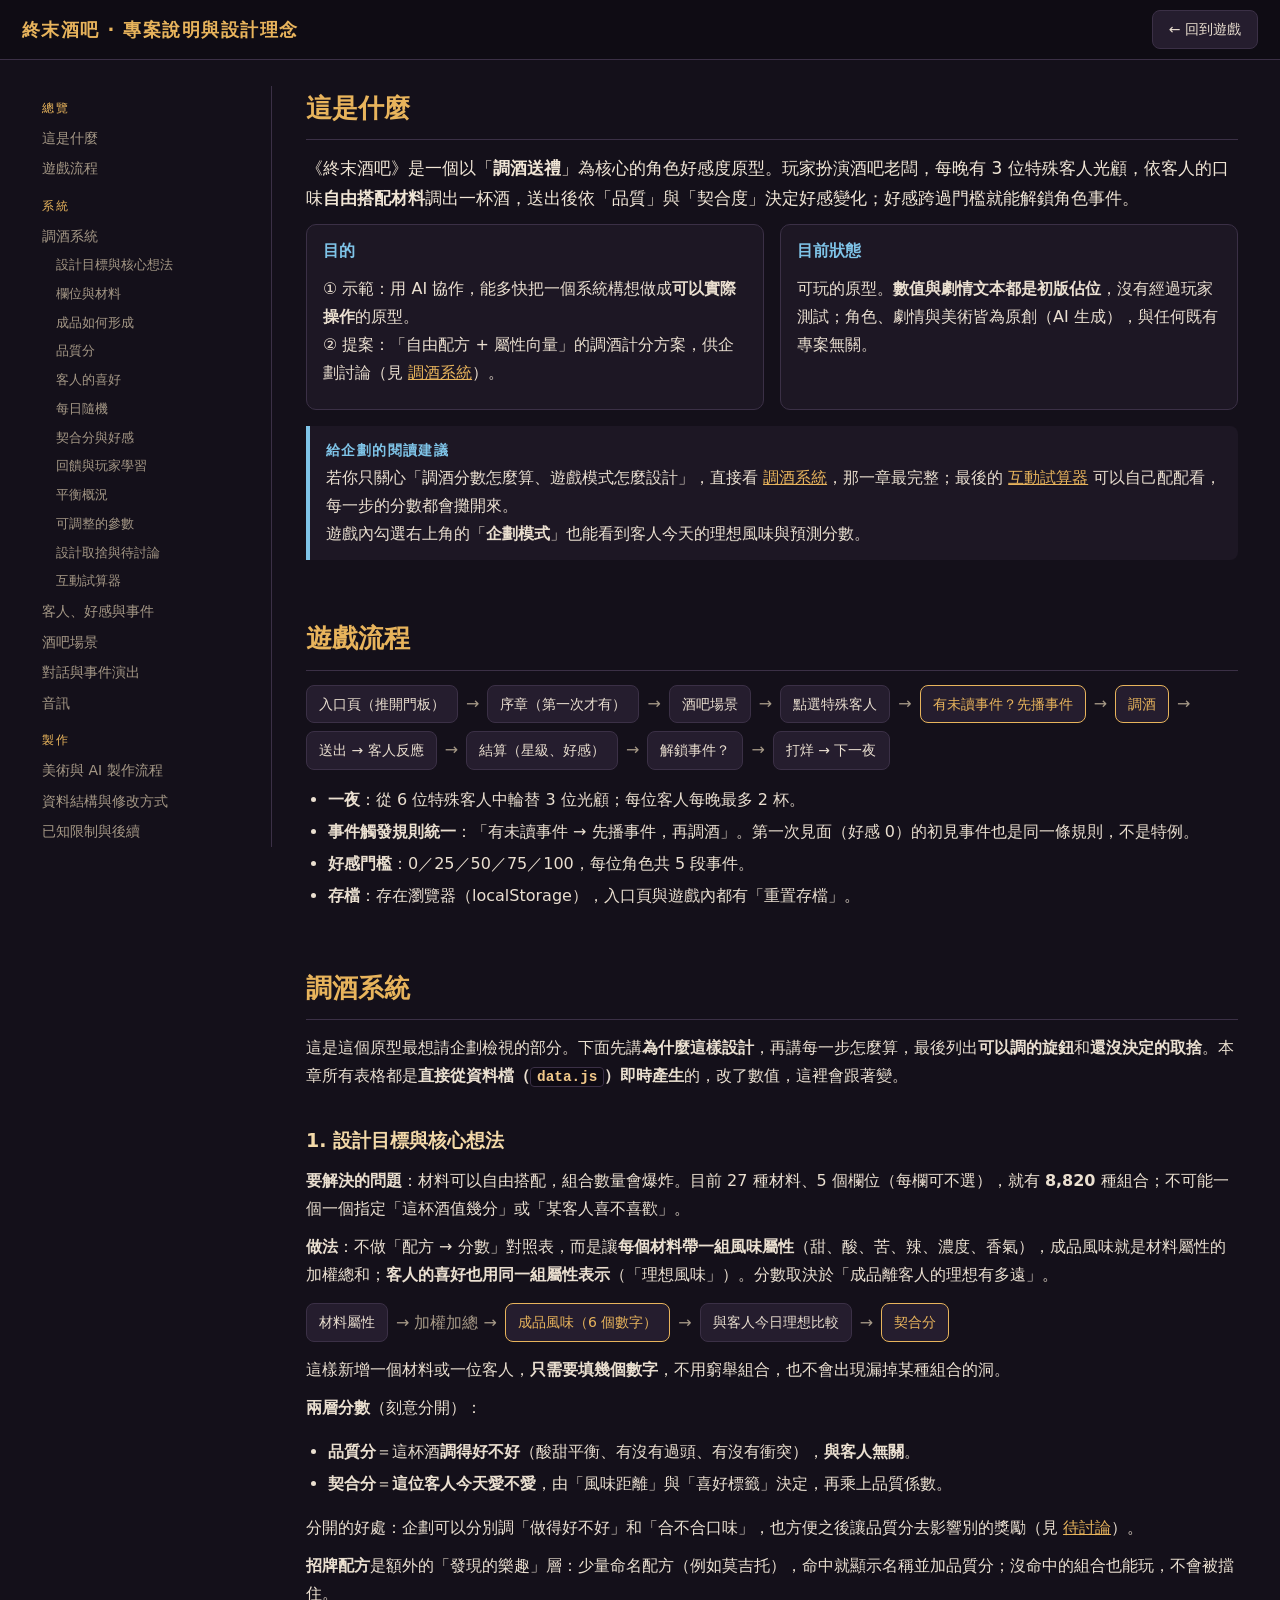
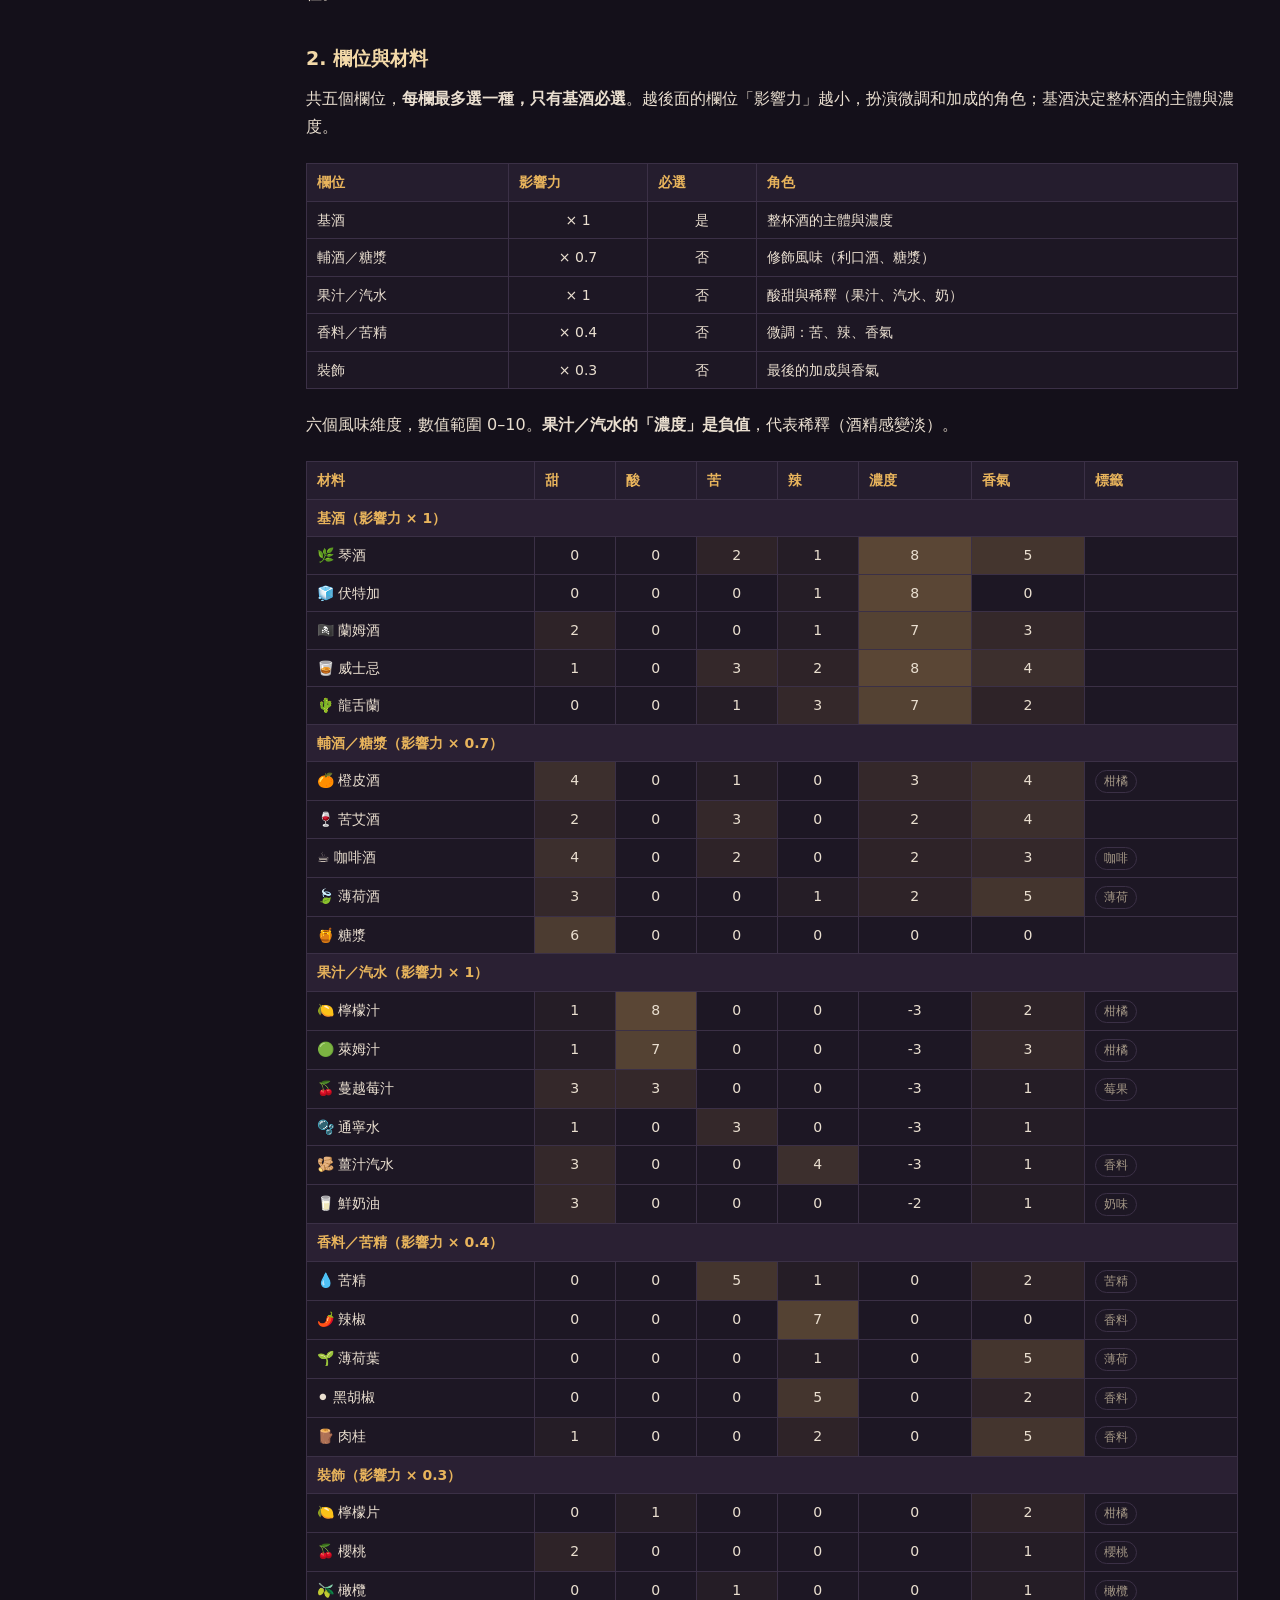
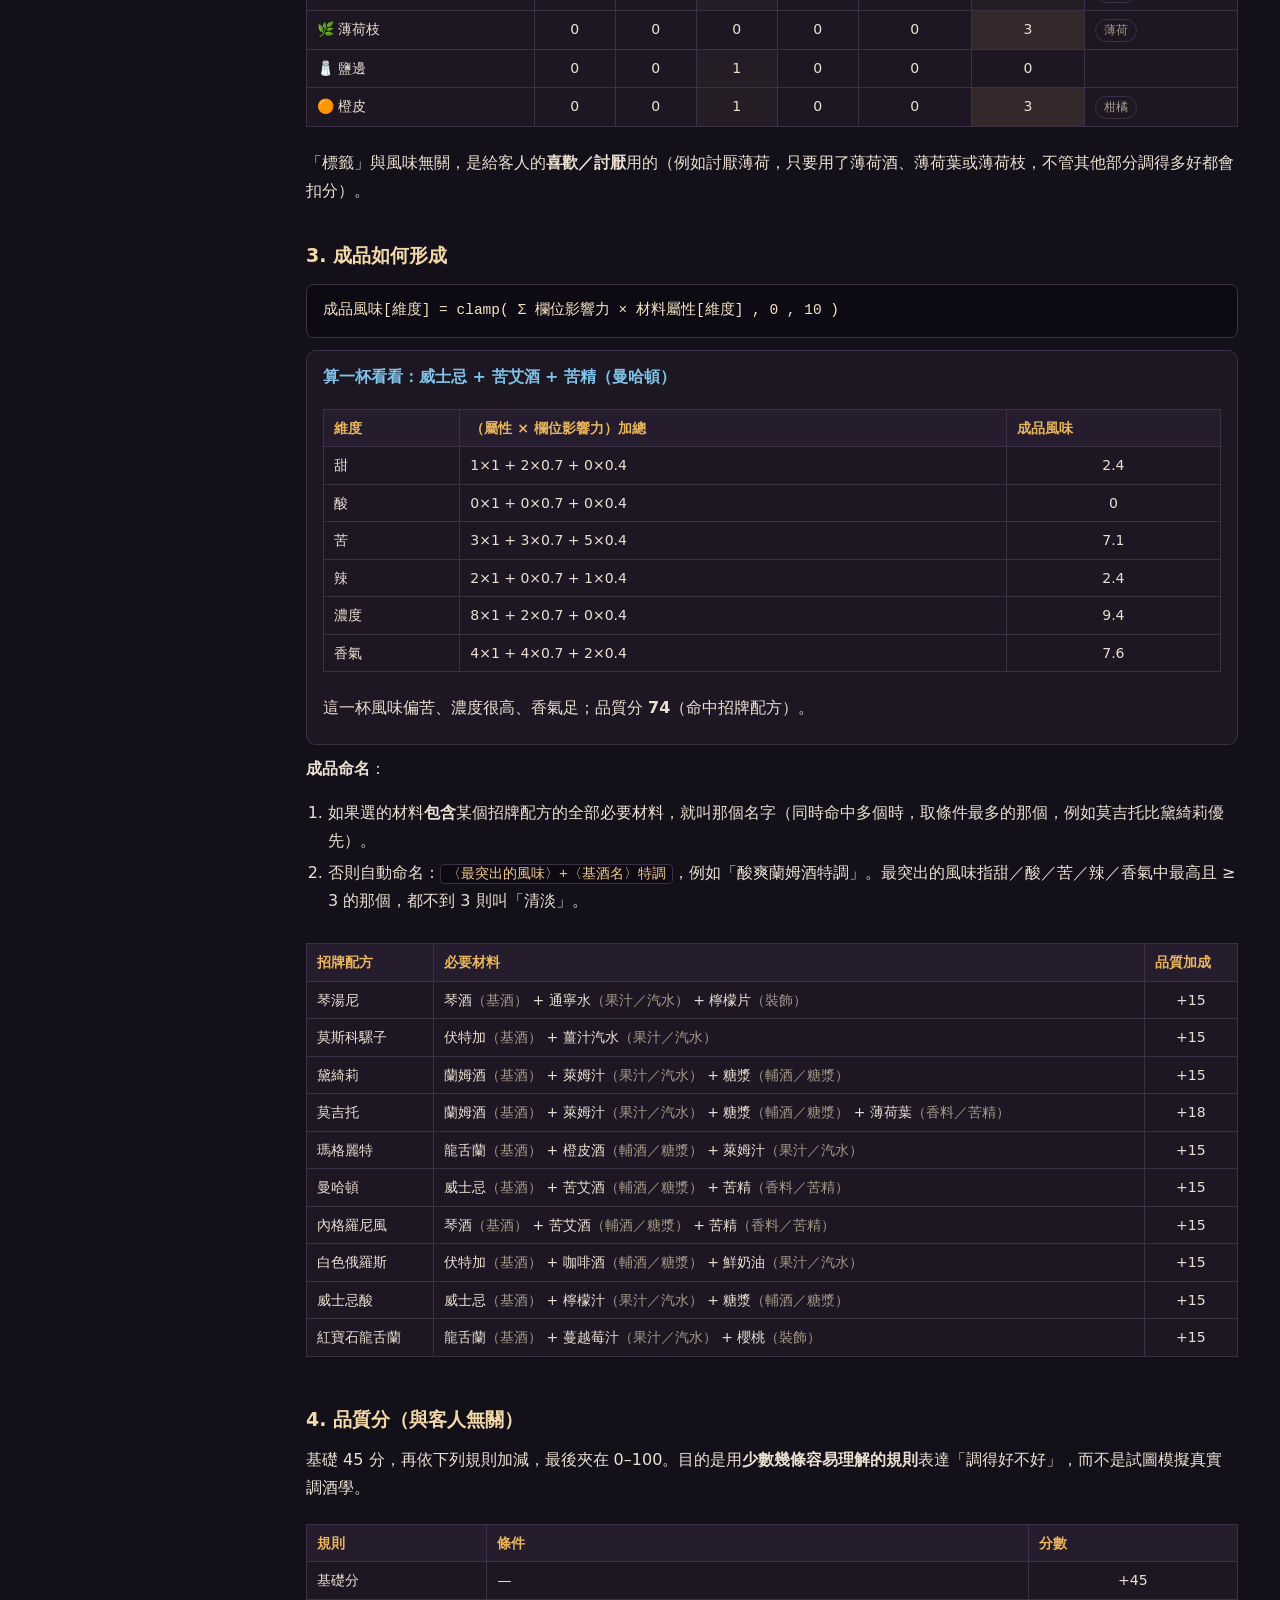
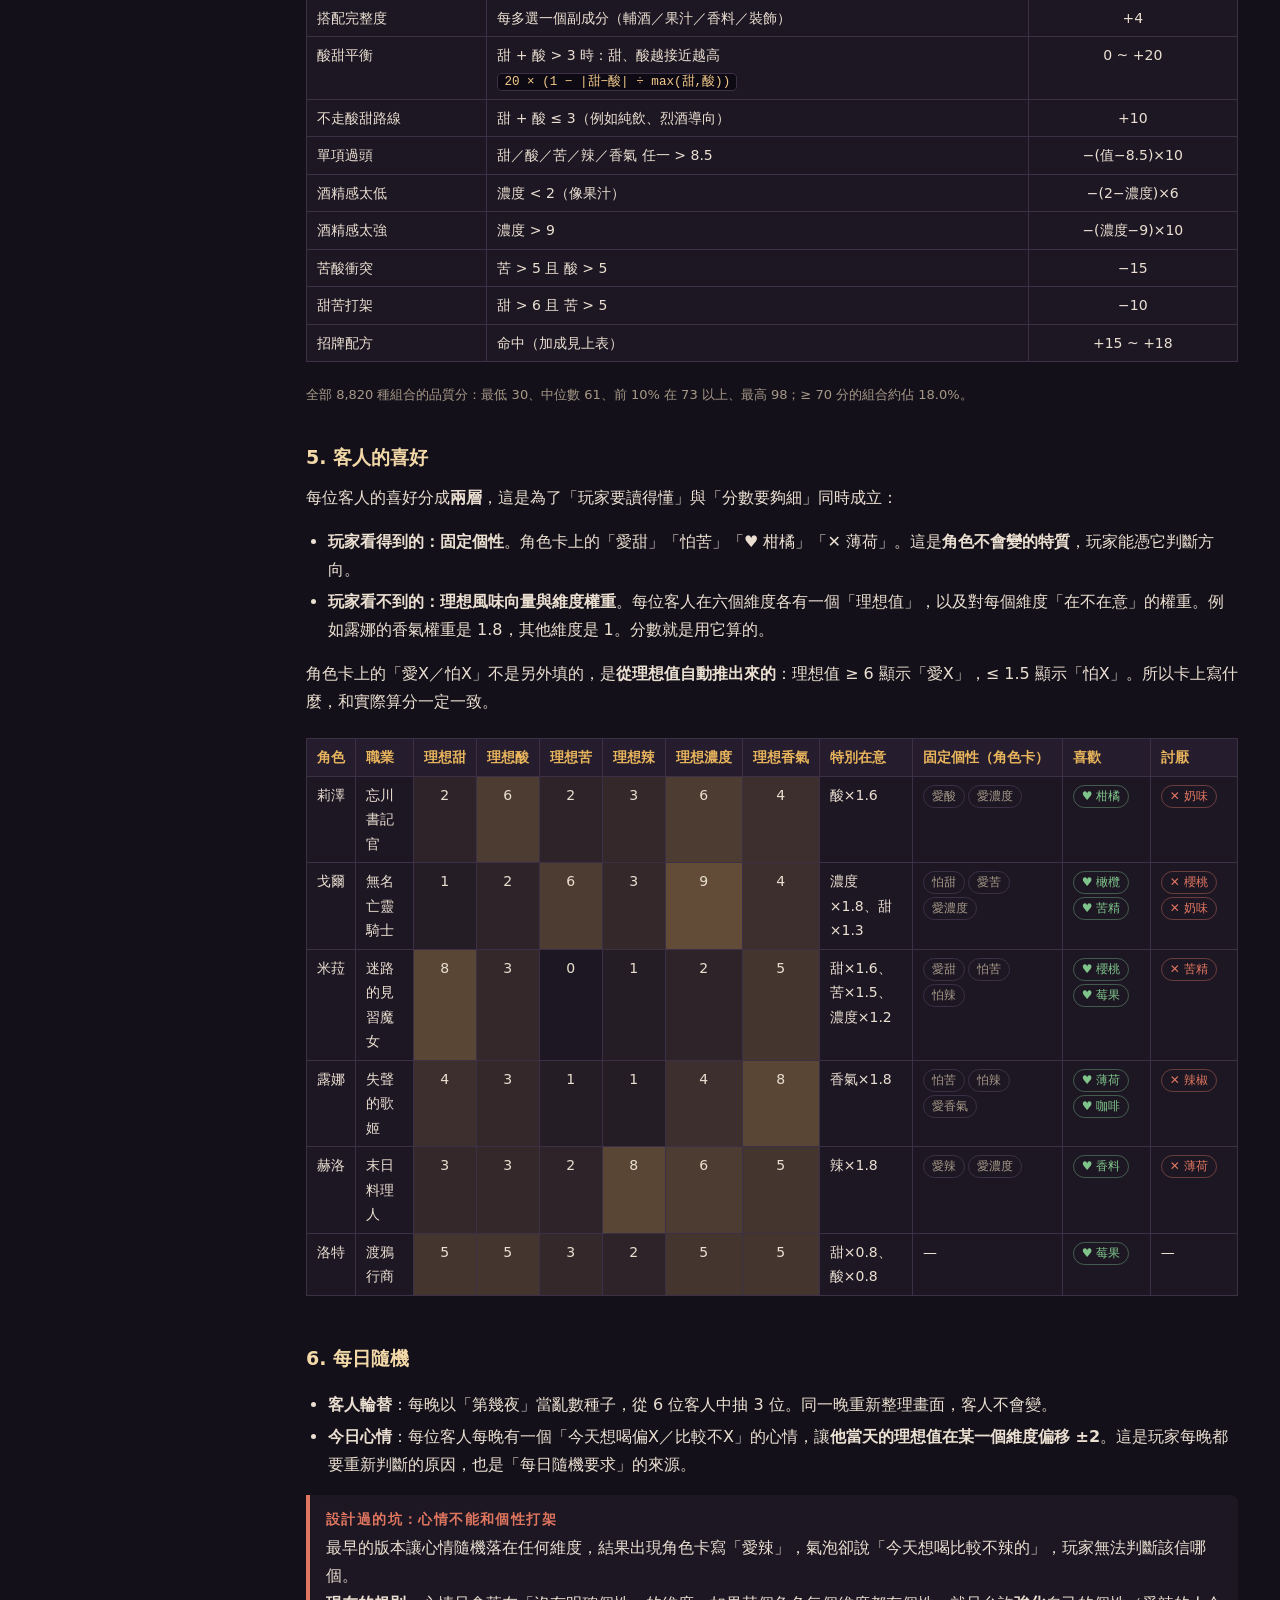
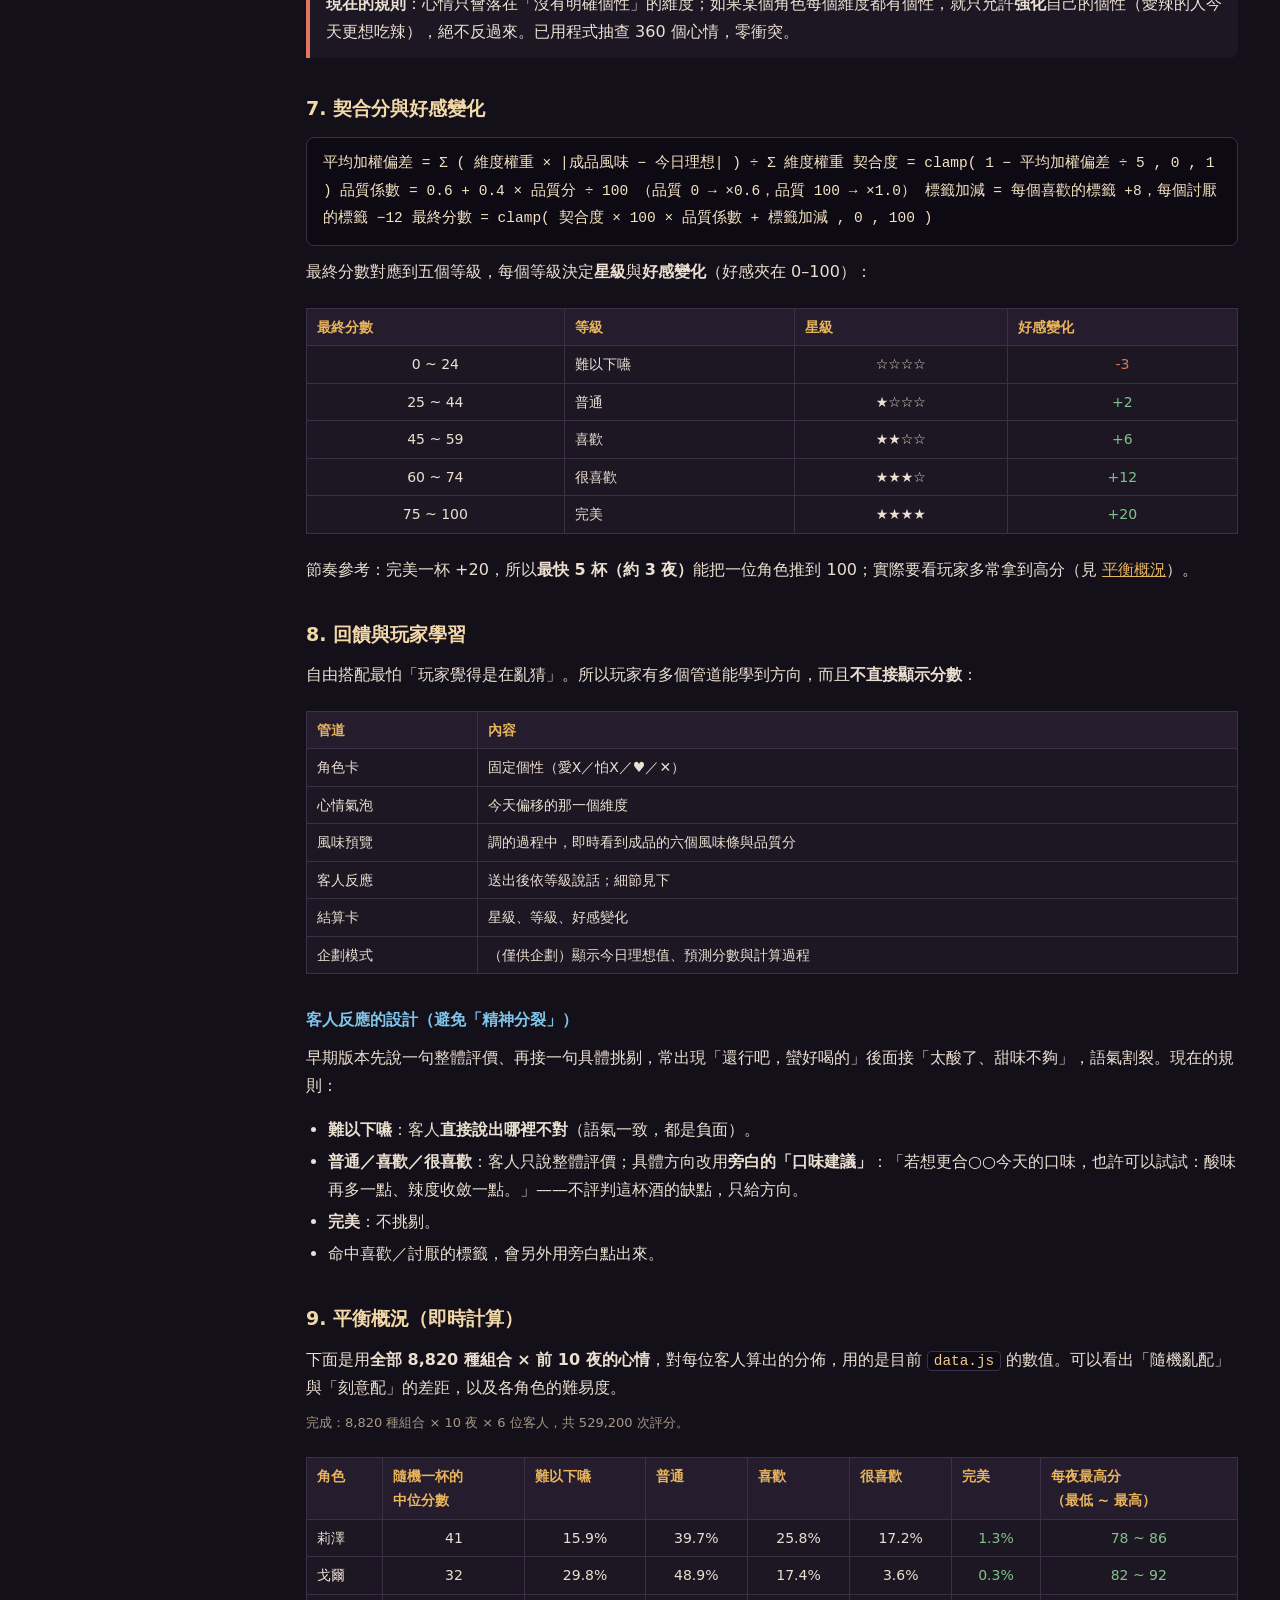
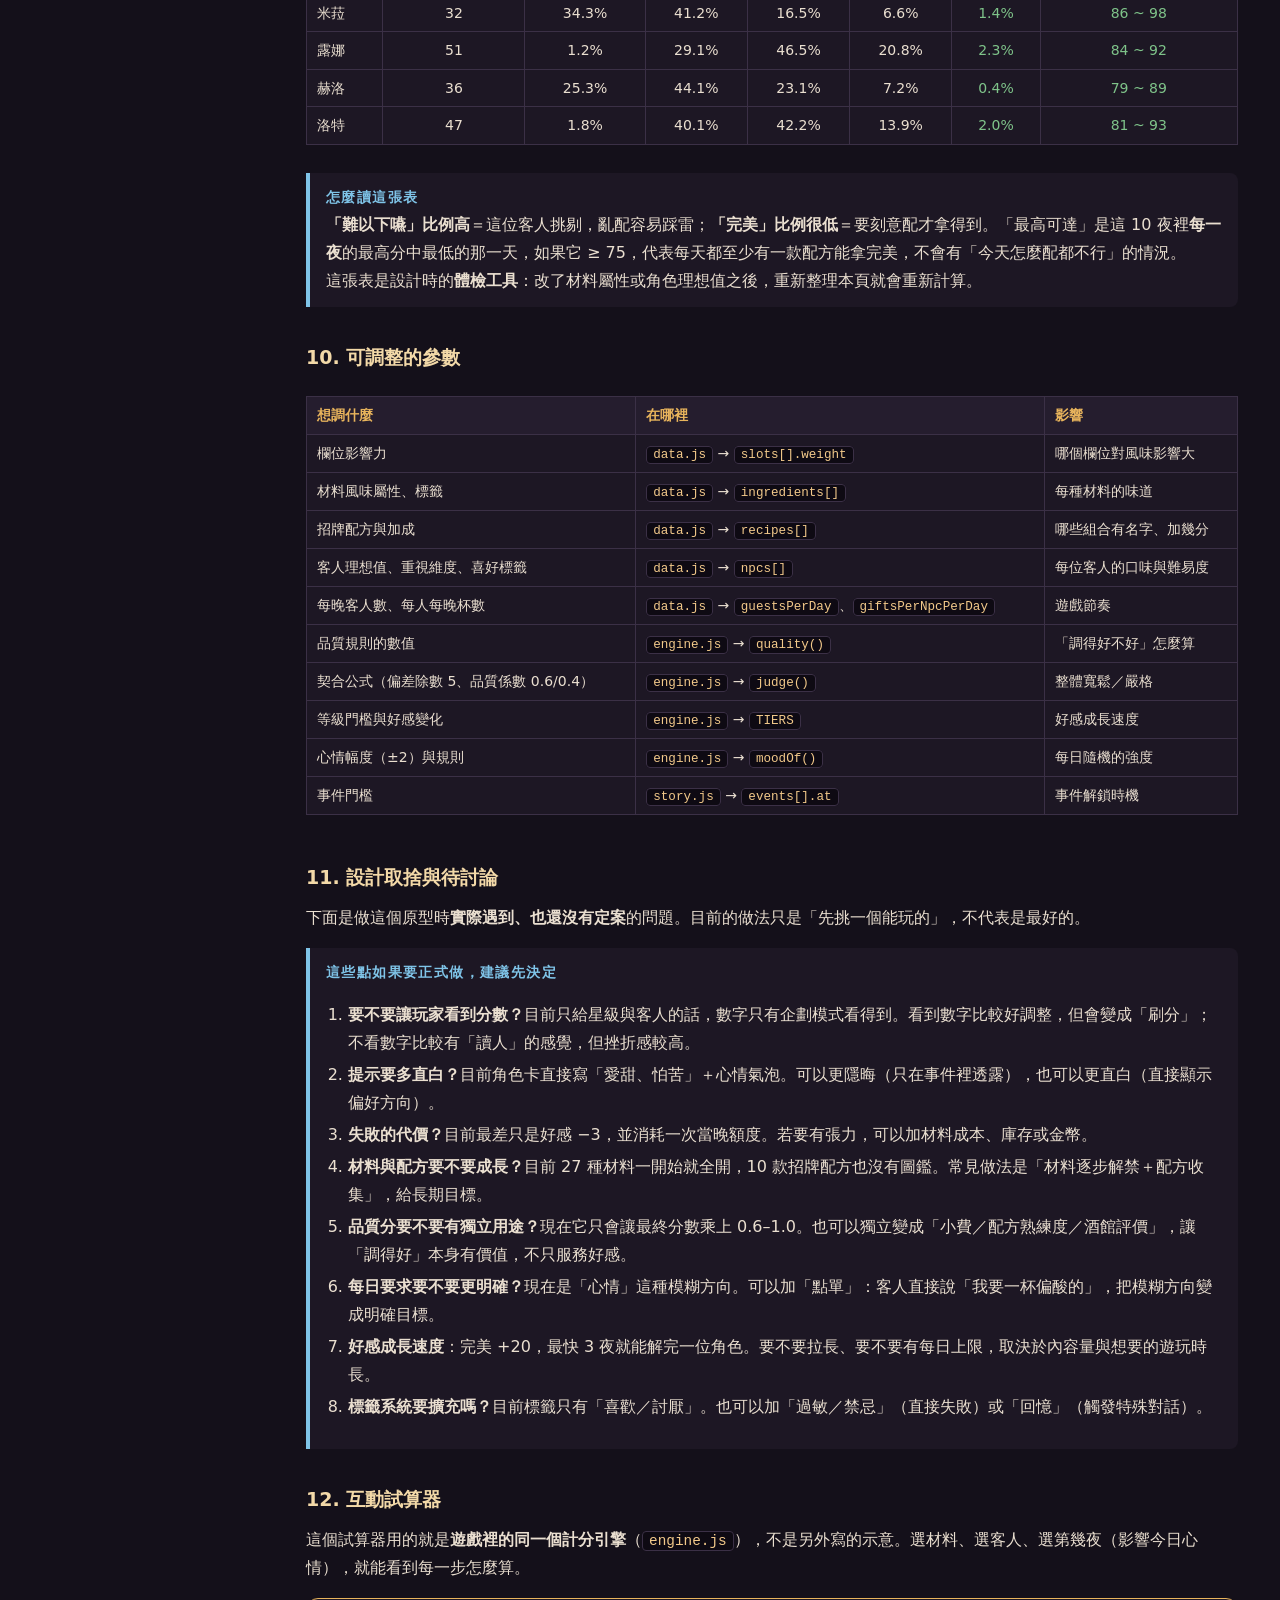
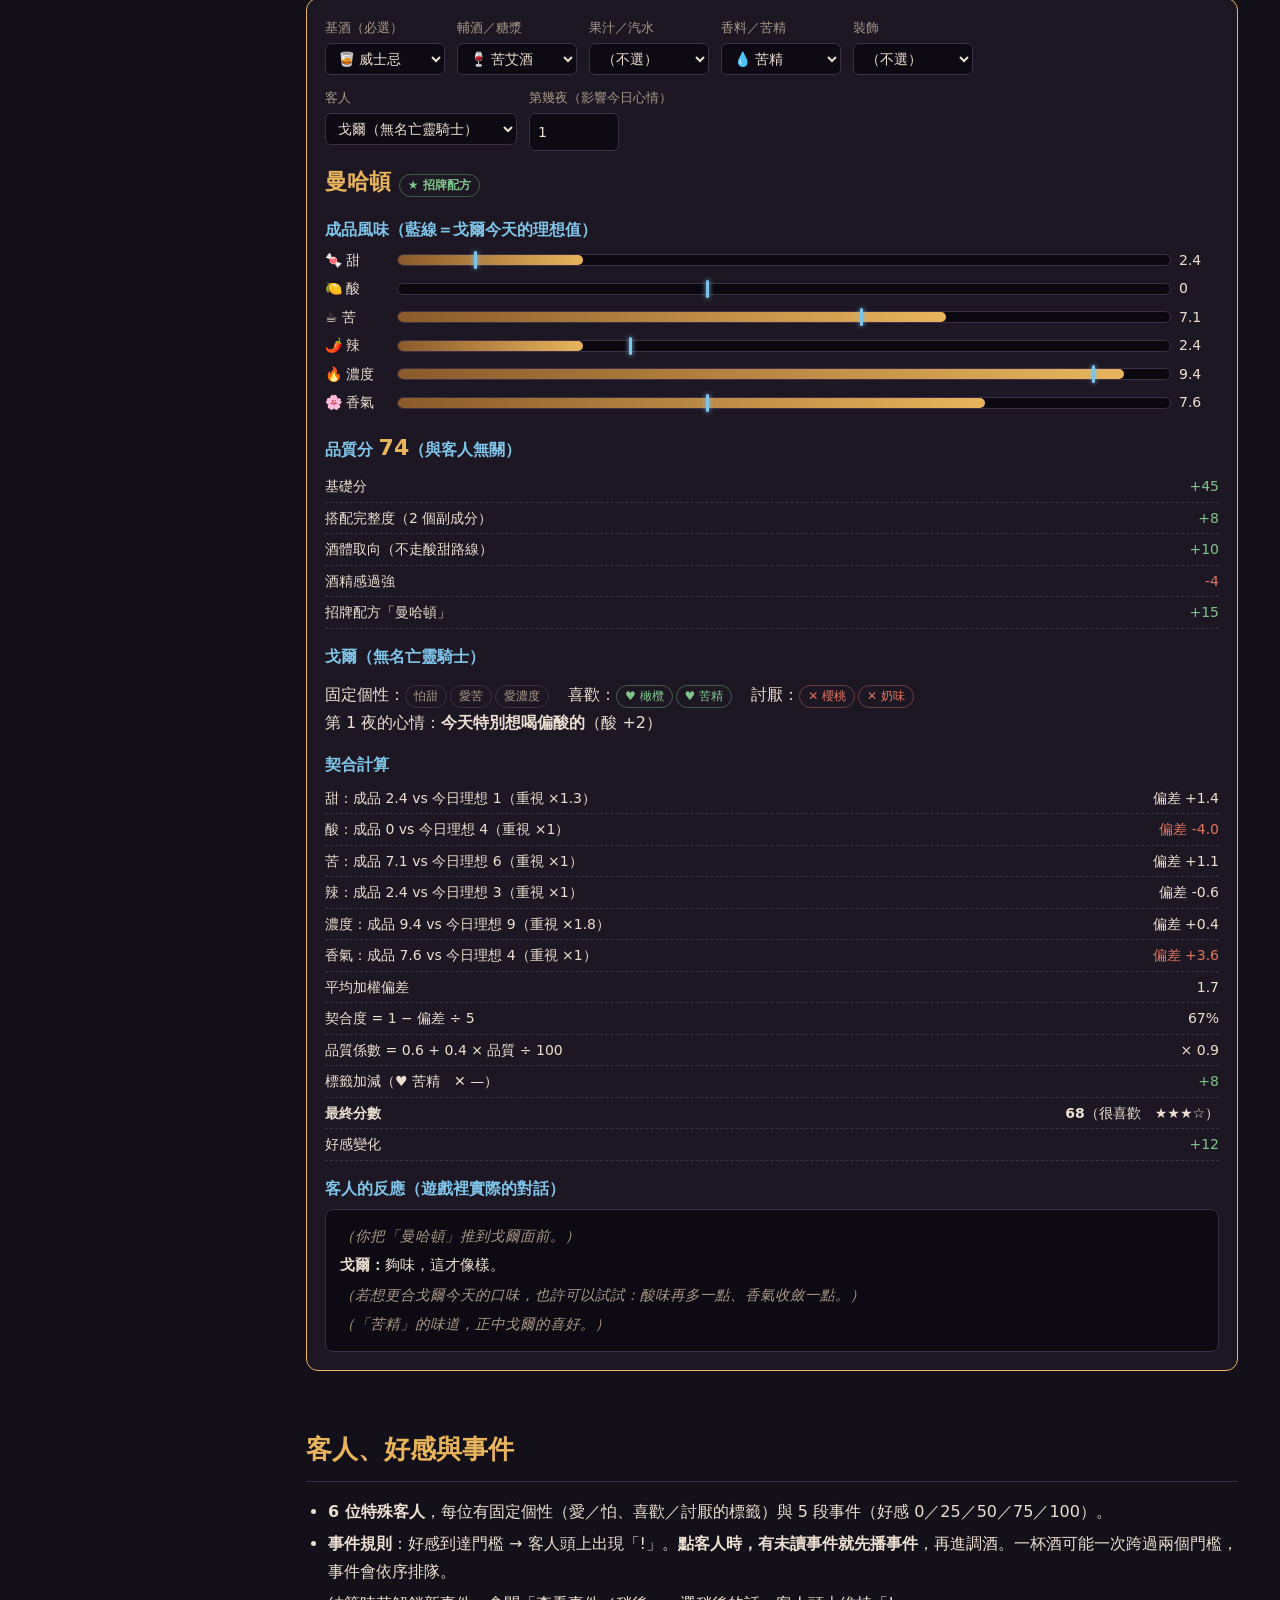
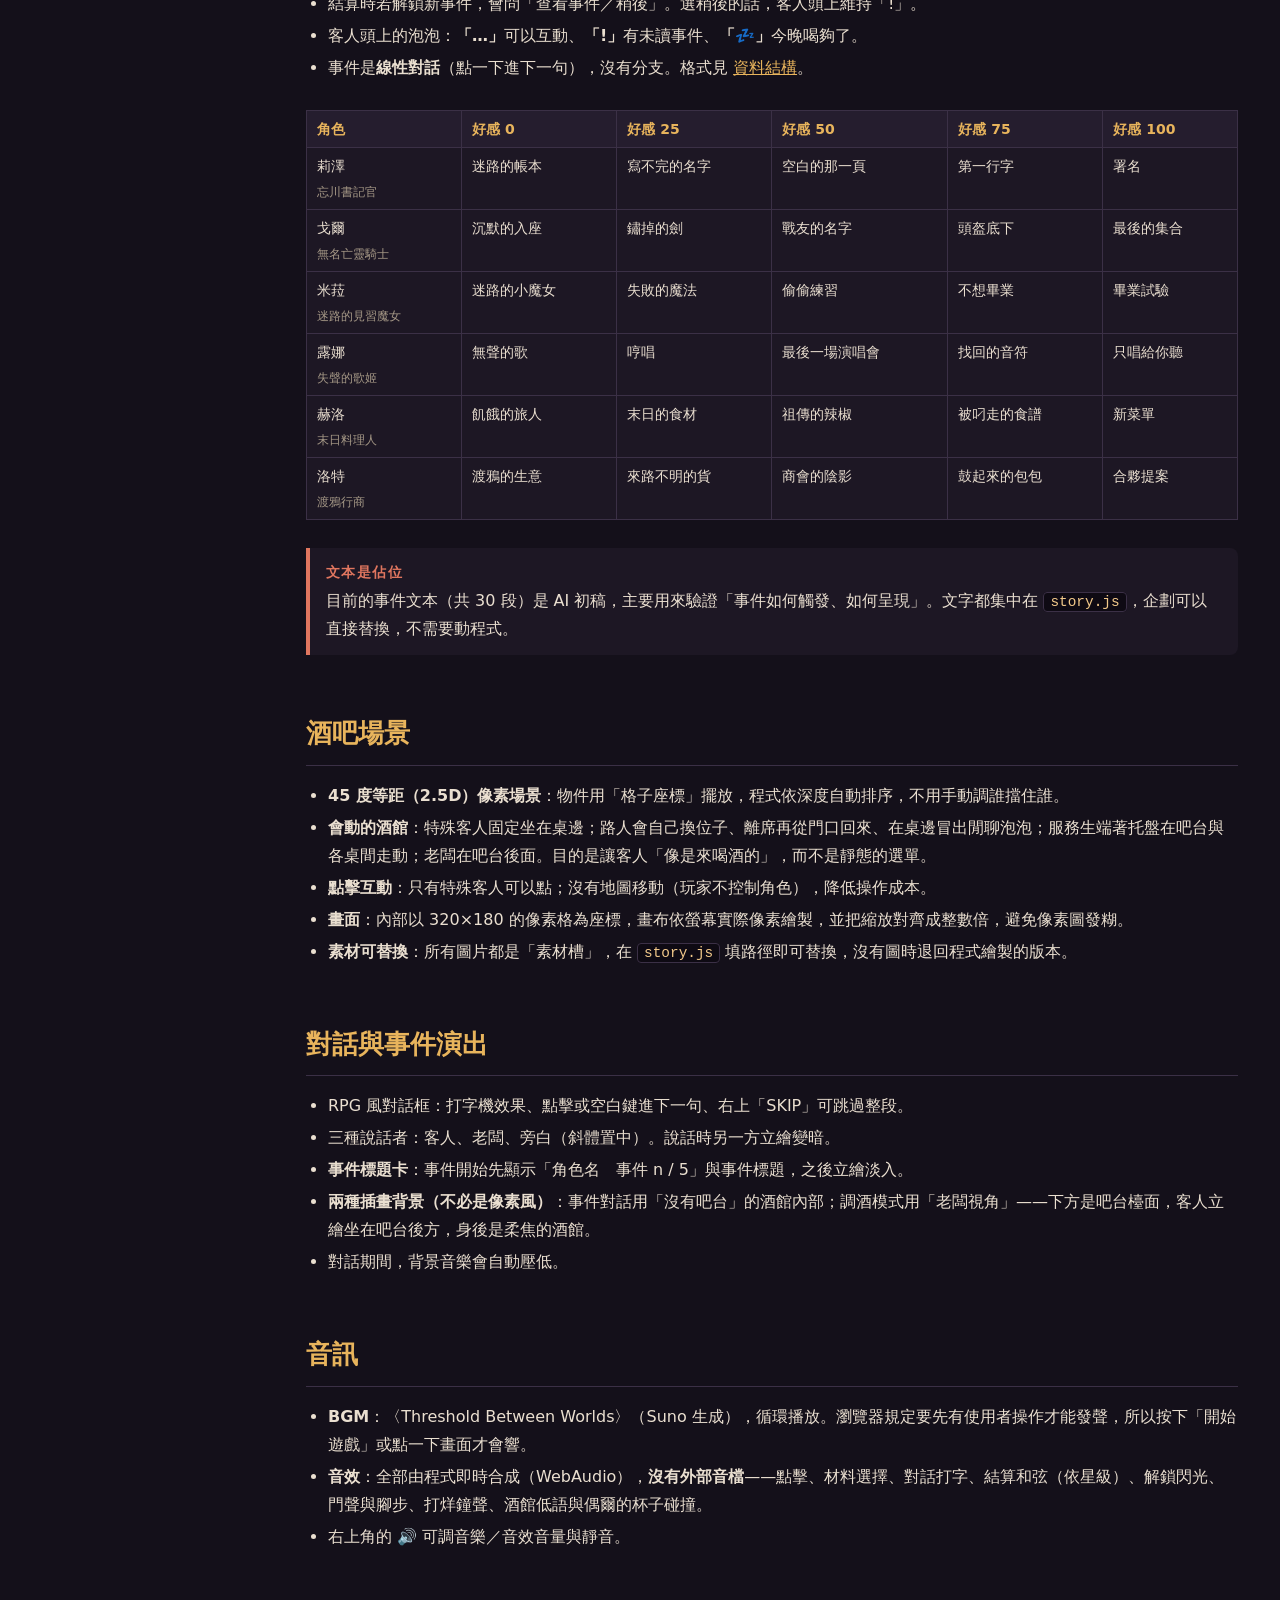
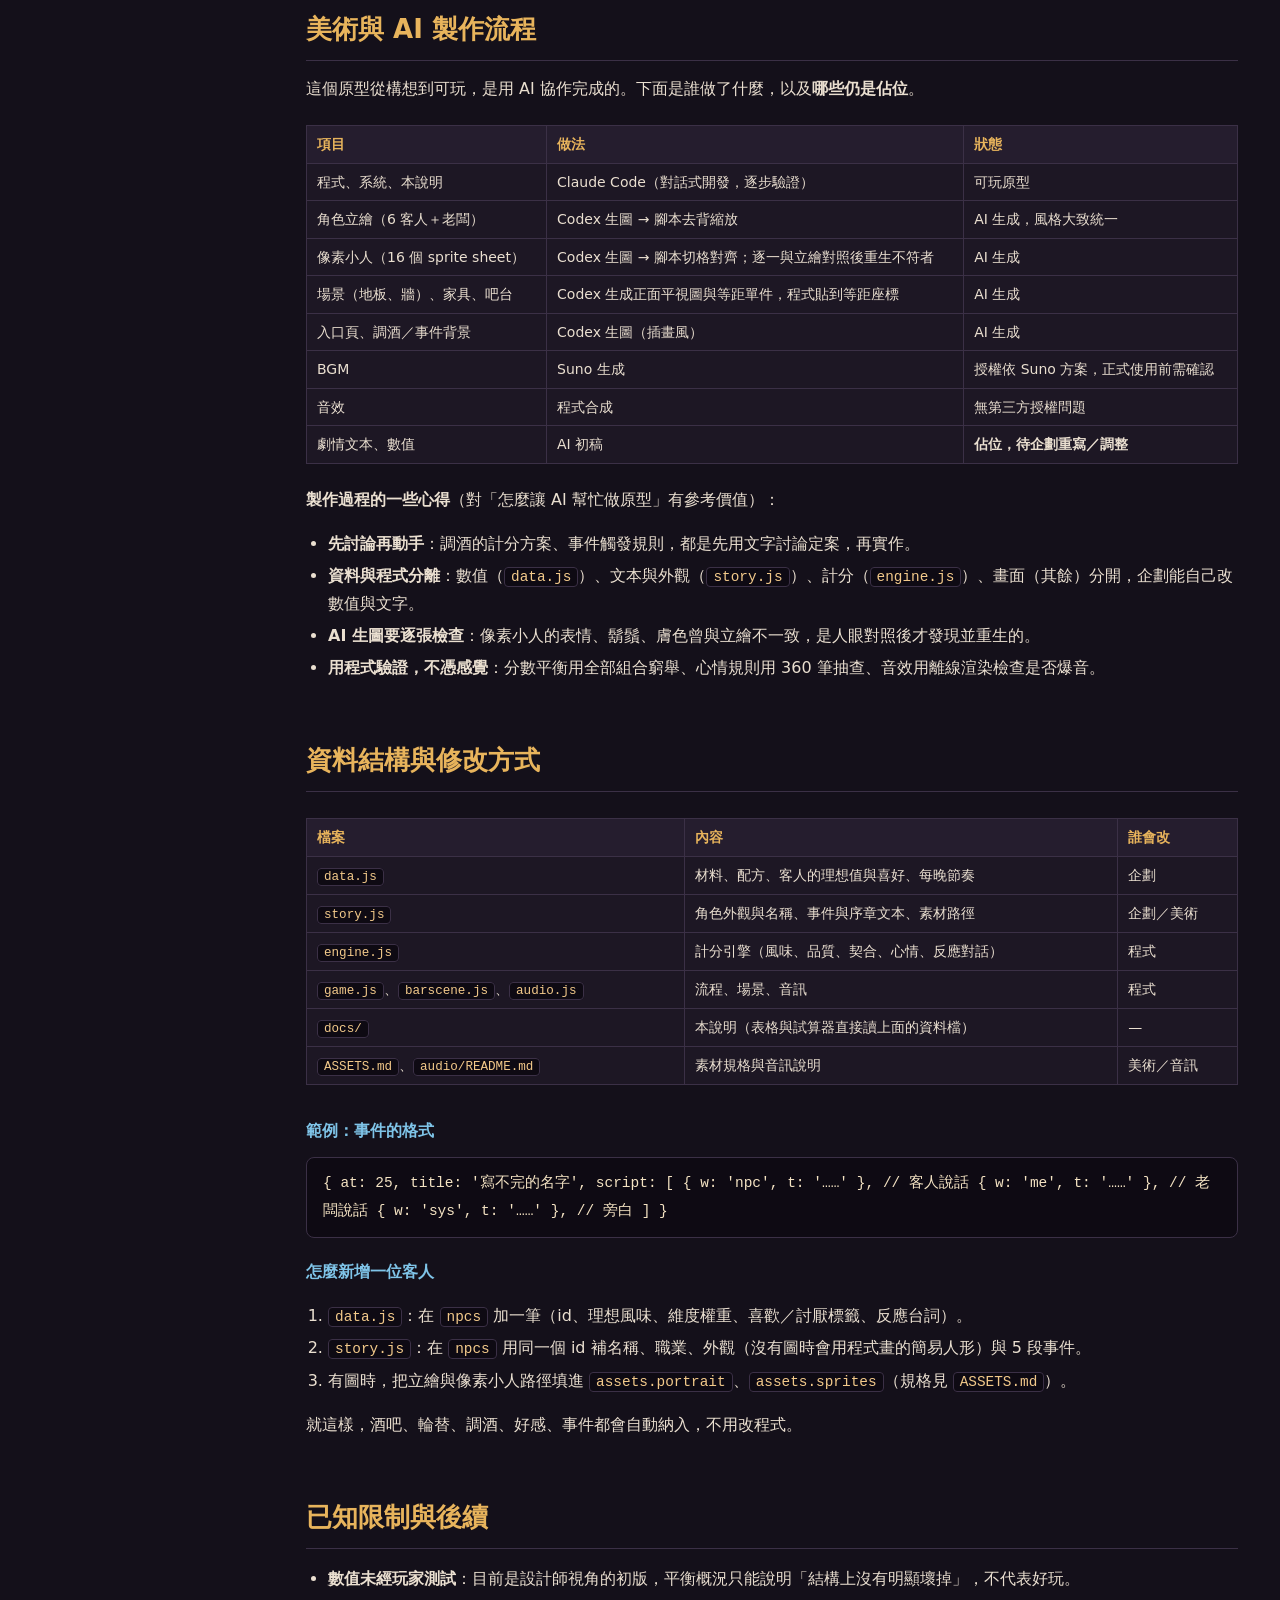
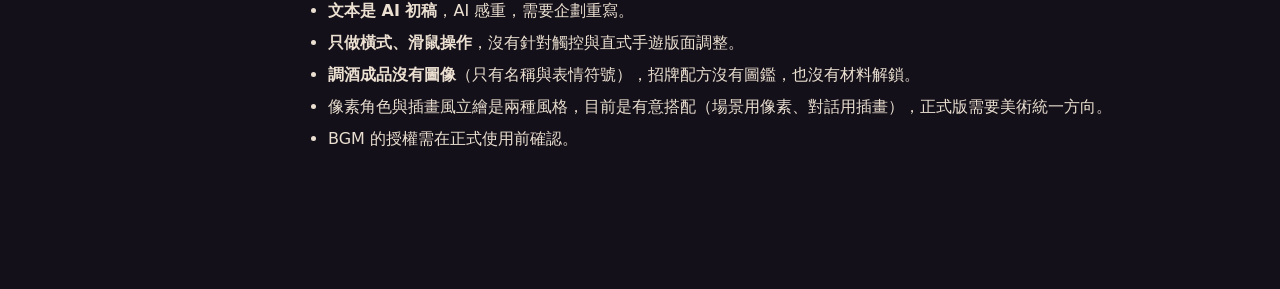
==== commit 05085470: "文本實驗：赫洛初見事件改為台灣口語，並修正全部文字中的中國用語 - 赫洛初見事件依「說話指紋＋禁用清單」重寫，v2 改用台灣口語與語氣詞 - 修正反應台詞與事件中的中國用語（湊合、還行、夠勁、挺、奶奶" ====
--- a/docs/design.html
+++ b/docs/design.html
@@ -216,7 +216,7 @@
   <p>下面是做這個原型時<b>實際遇到、也還沒有定案</b>的問題。目前的做法只是「先挑一個能玩的」，不代表是最好的。</p>
   <div class="callout plan"><b class="t">這些點如果要正式做，建議先決定</b>
   <ol>
-    <li><b>要不要讓玩家看到分數？</b>目前只給星級與客人的話，數字只有企劃模式看得到。看到數字比較好優化，但會變成「刷分」；不看數字比較有「讀人」的感覺，但挫折感較高。</li>
+    <li><b>要不要讓玩家看到分數？</b>目前只給星級與客人的話，數字只有企劃模式看得到。看到數字比較好調整，但會變成「刷分」；不看數字比較有「讀人」的感覺，但挫折感較高。</li>
     <li><b>提示要多直白？</b>目前角色卡直接寫「愛甜、怕苦」＋心情氣泡。可以更隱晦（只在事件裡透露），也可以更直白（直接顯示偏好方向）。</li>
     <li><b>失敗的代價？</b>目前最差只是好感 −3，並消耗一次當晚額度。若要有張力，可以加材料成本、庫存或金幣。</li>
     <li><b>材料與配方要不要成長？</b>目前 27 種材料一開始就全開，10 款招牌配方也沒有圖鑑。常見做法是「材料逐步解禁＋配方收集」，給長期目標。</li>
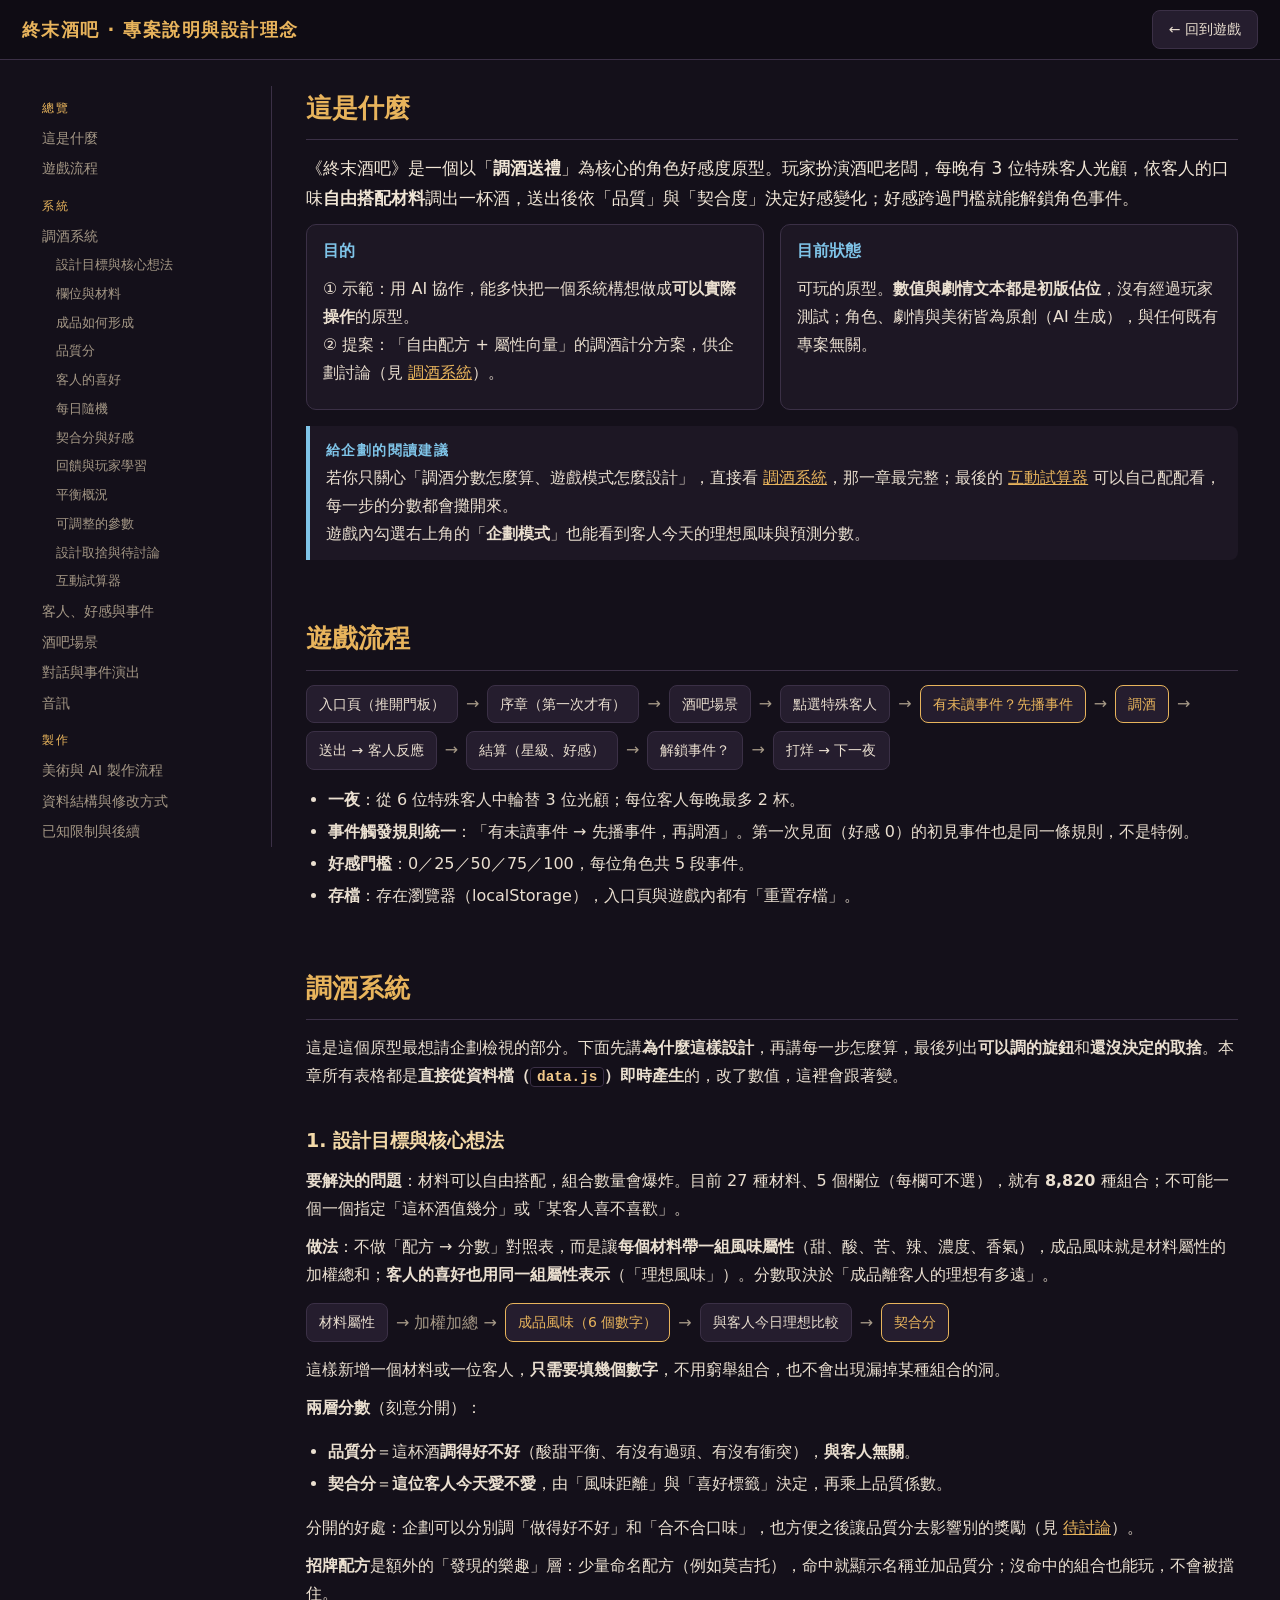
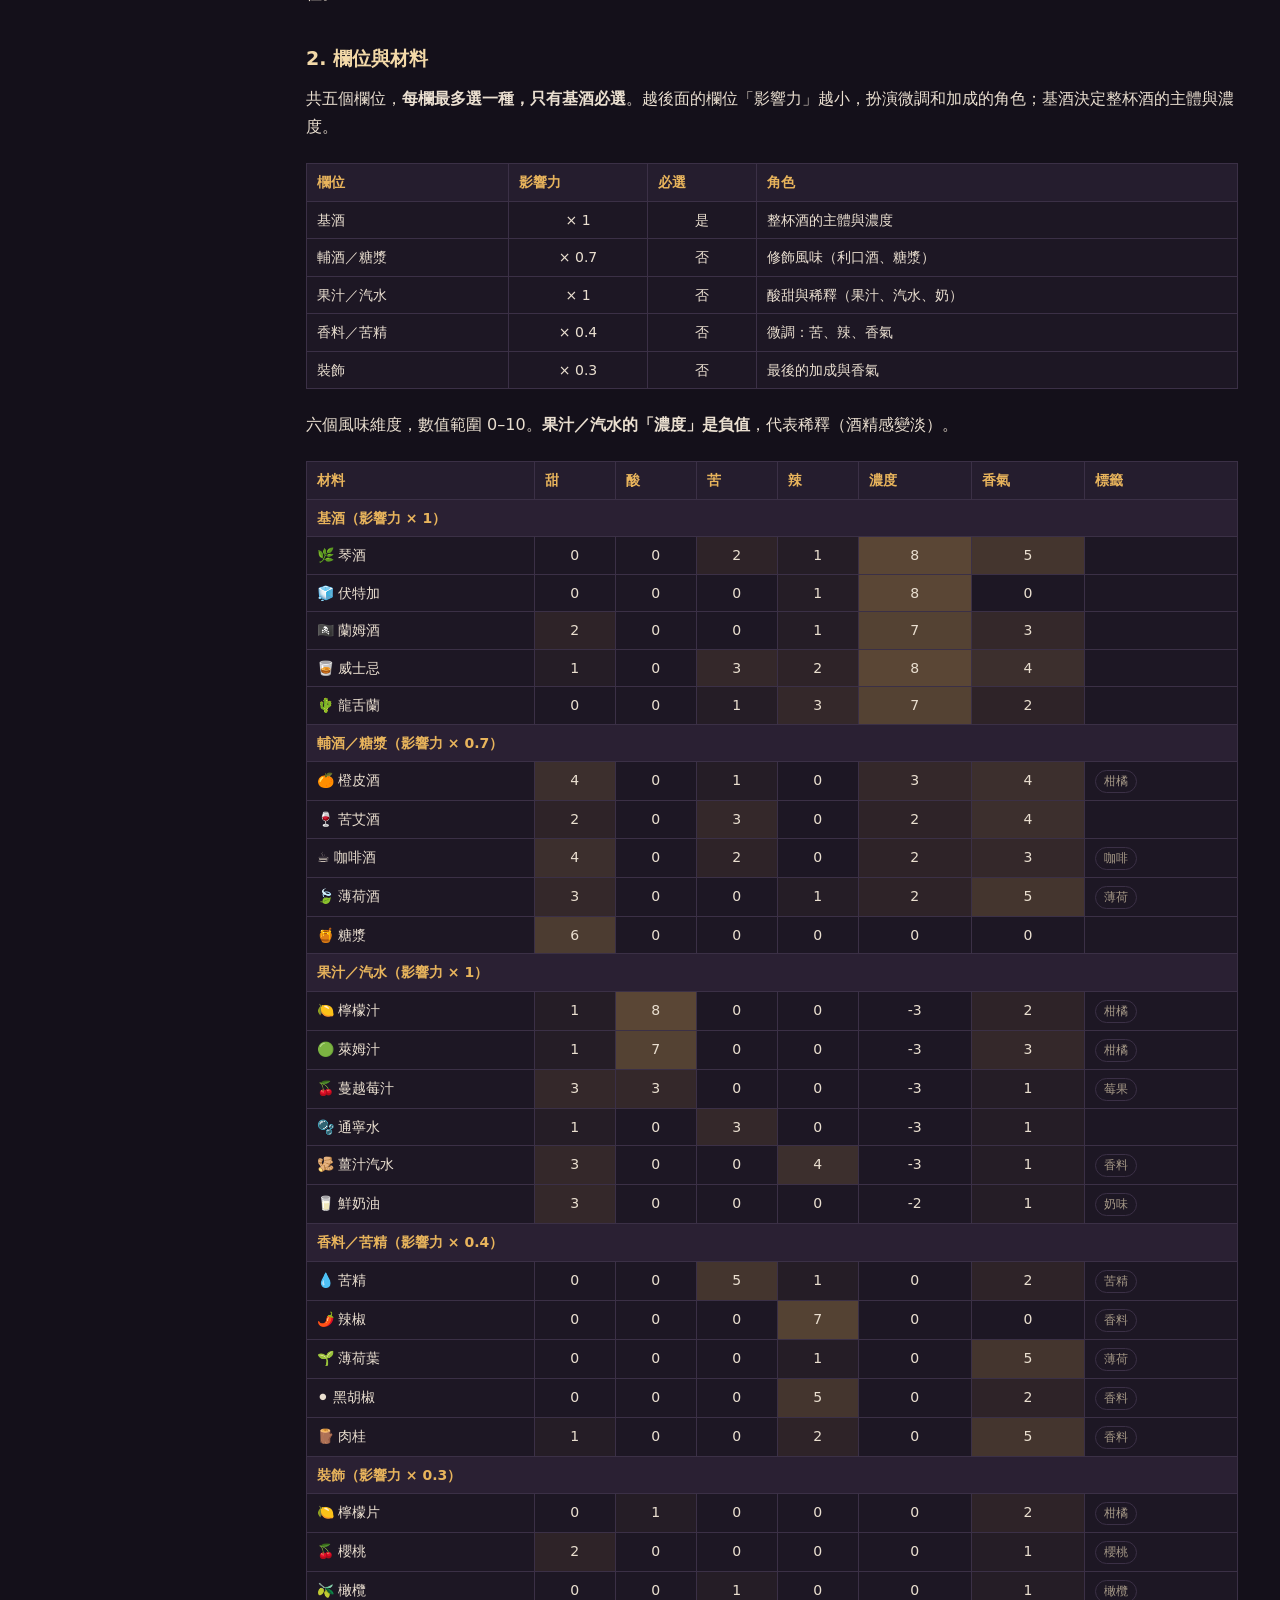
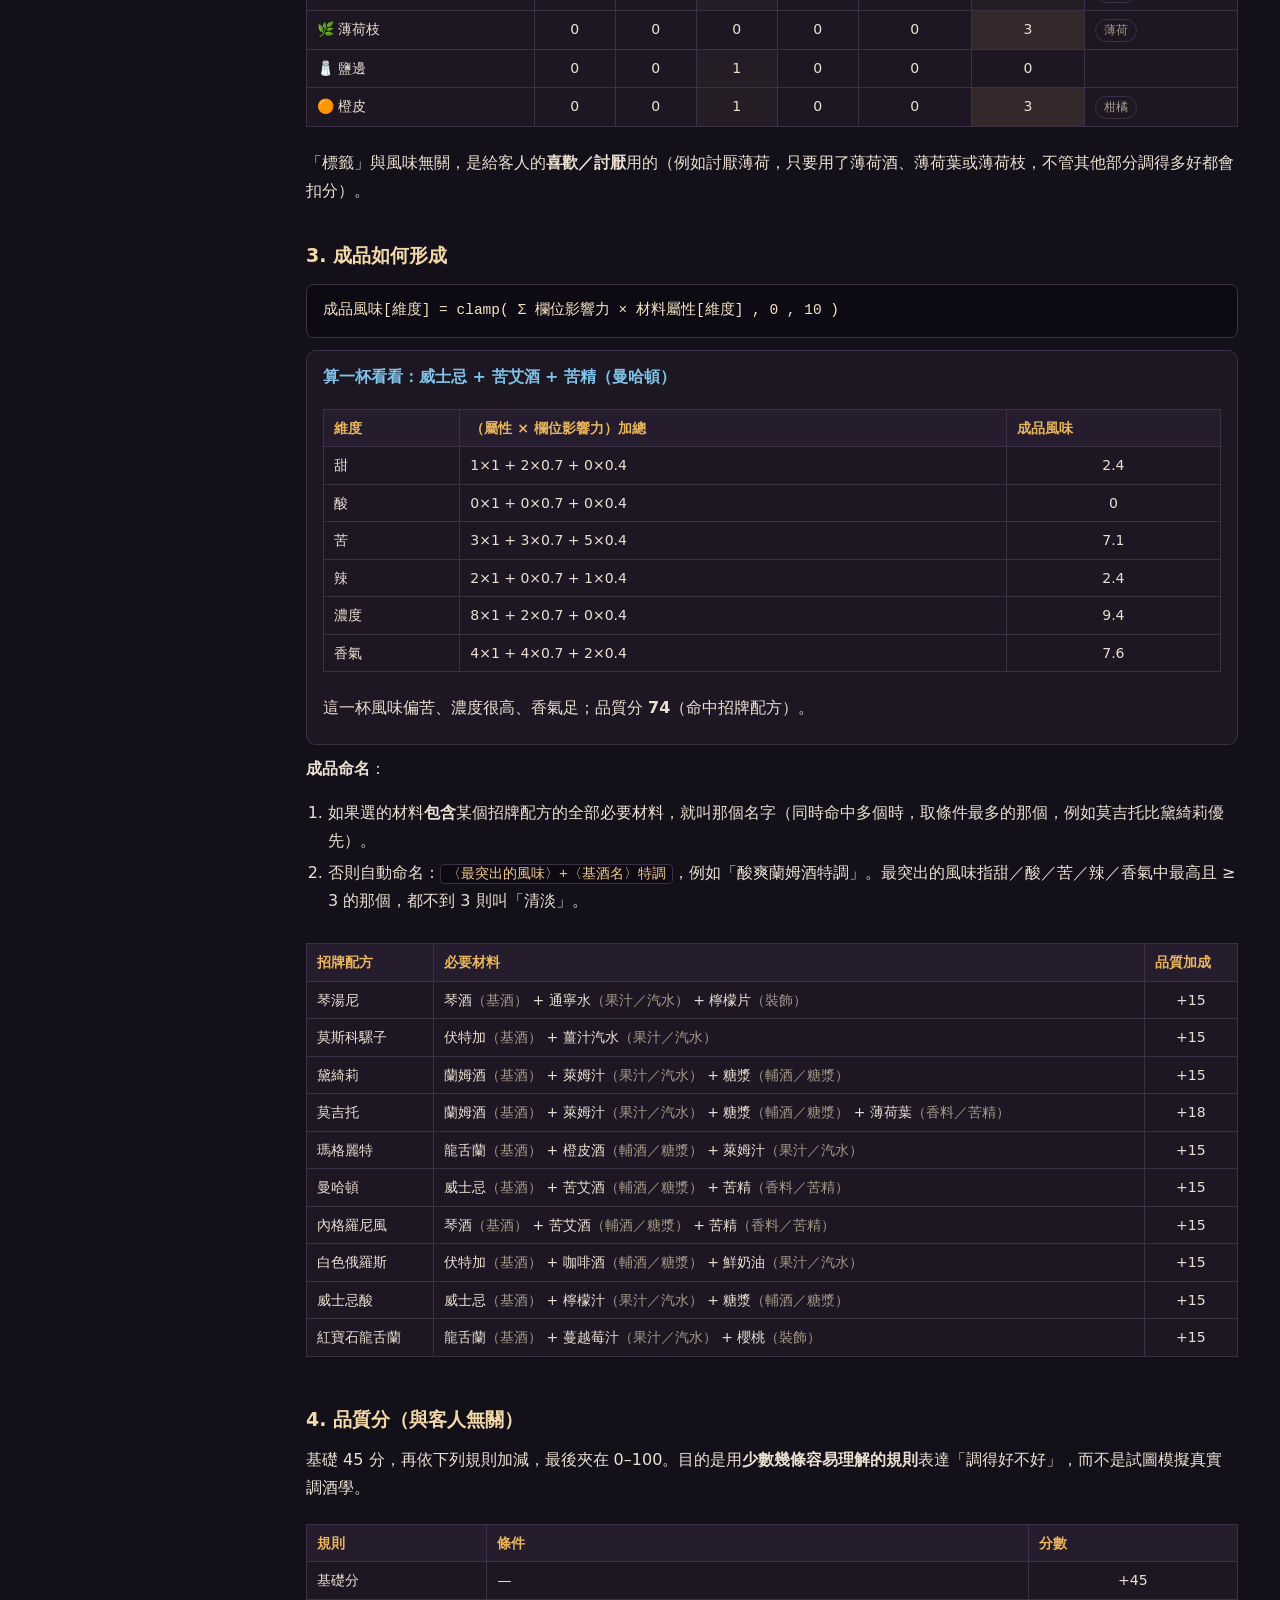
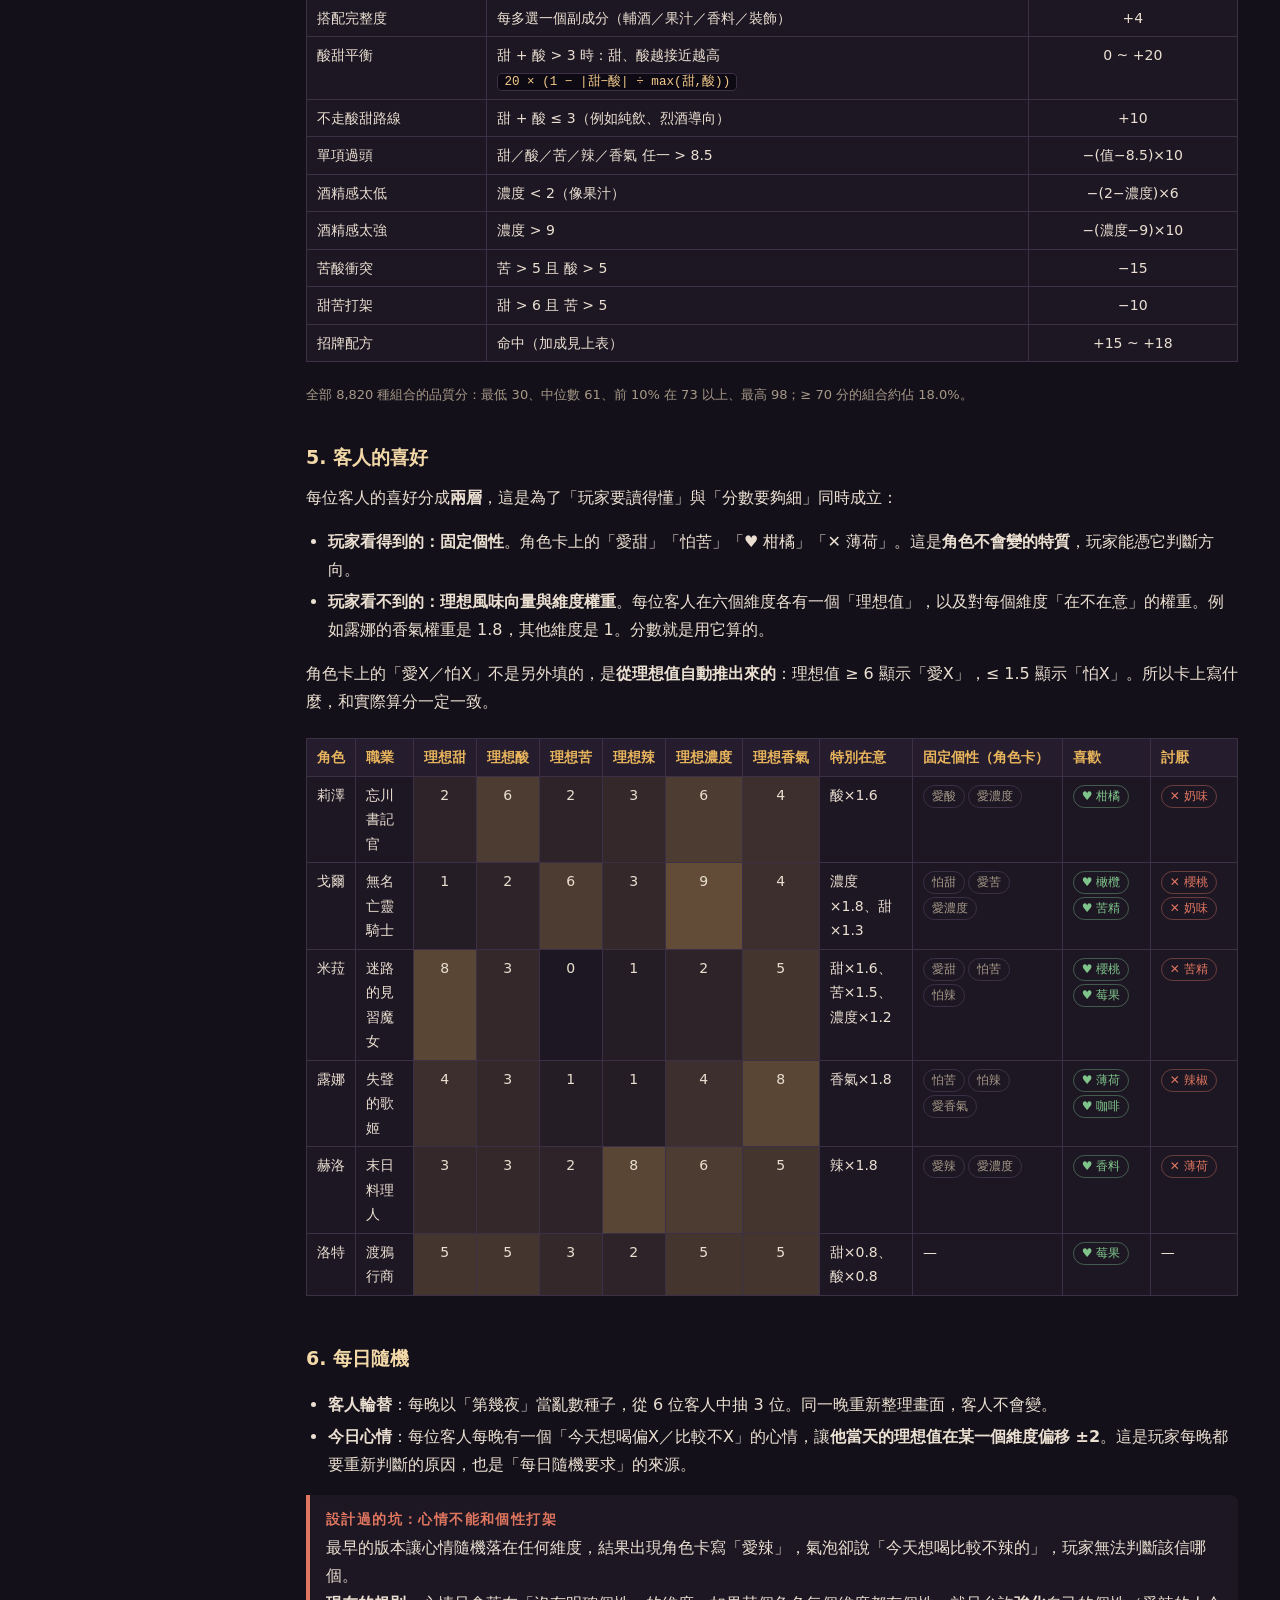
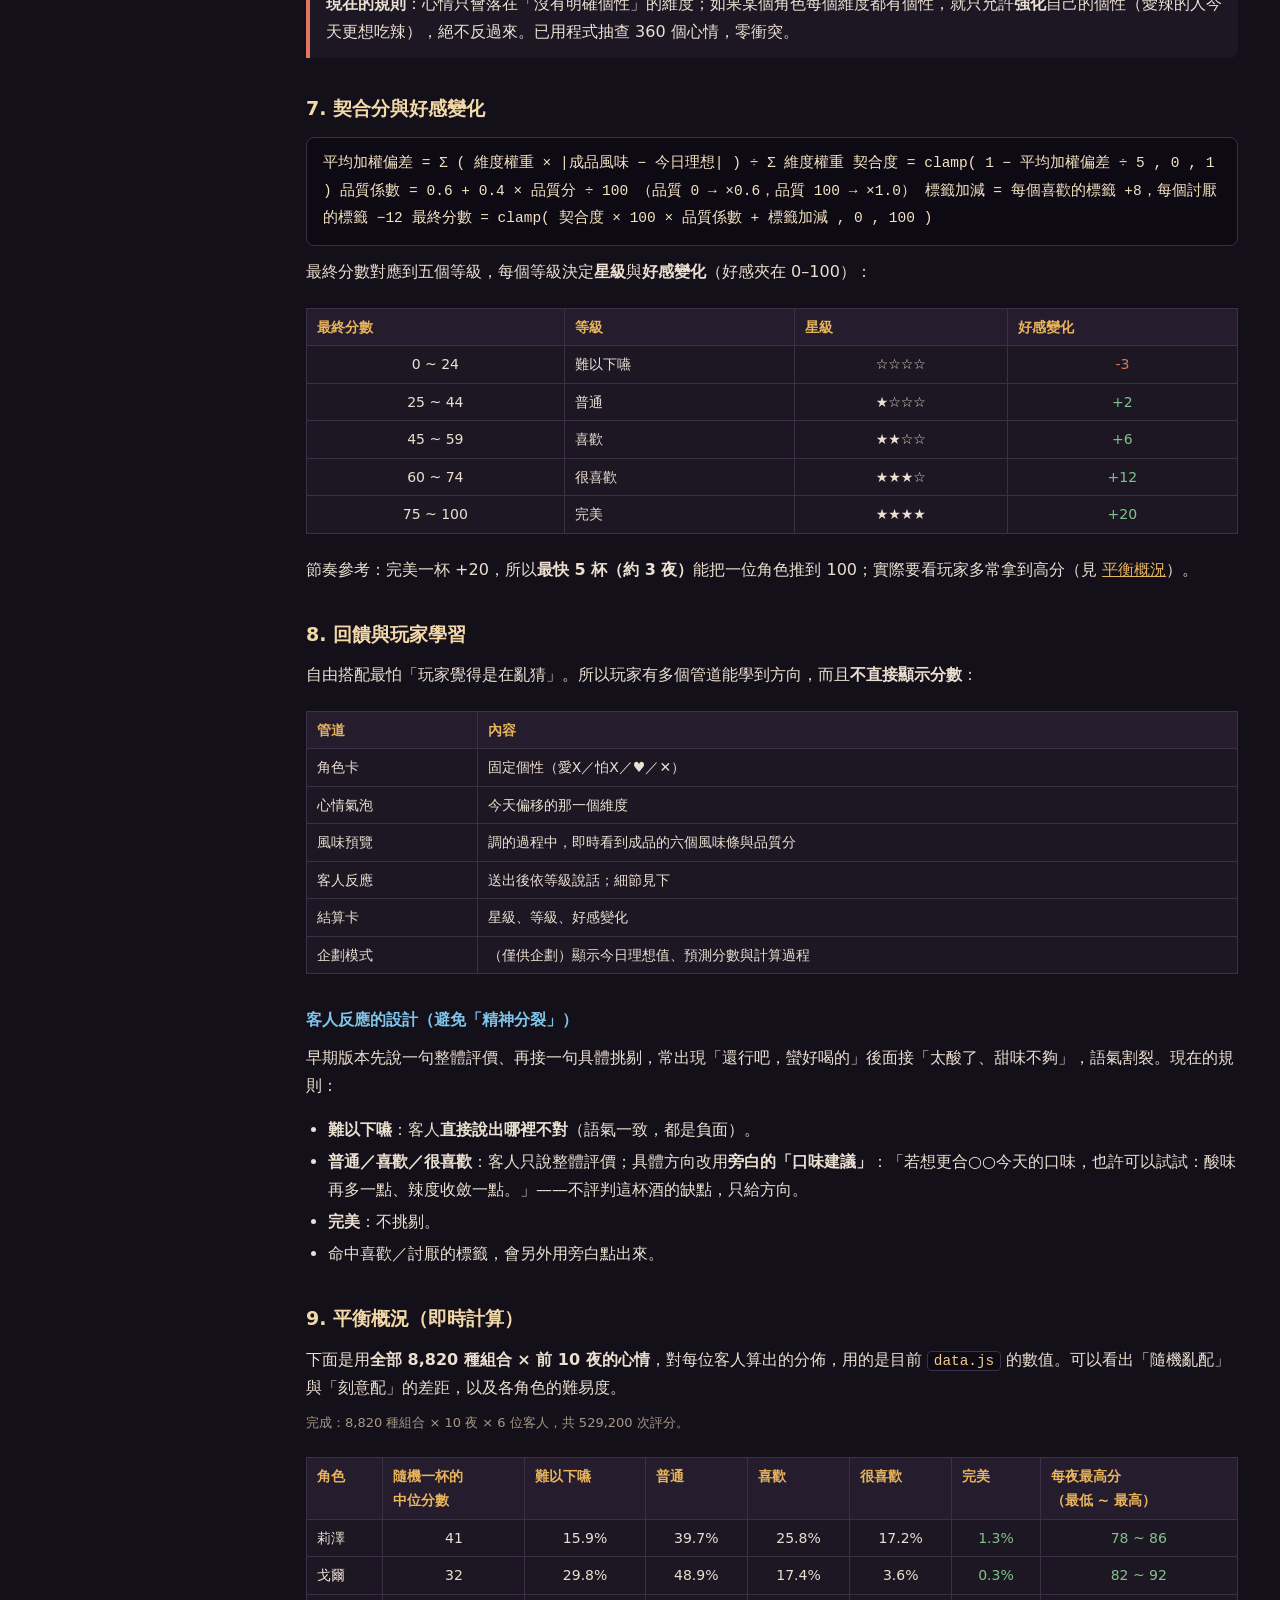
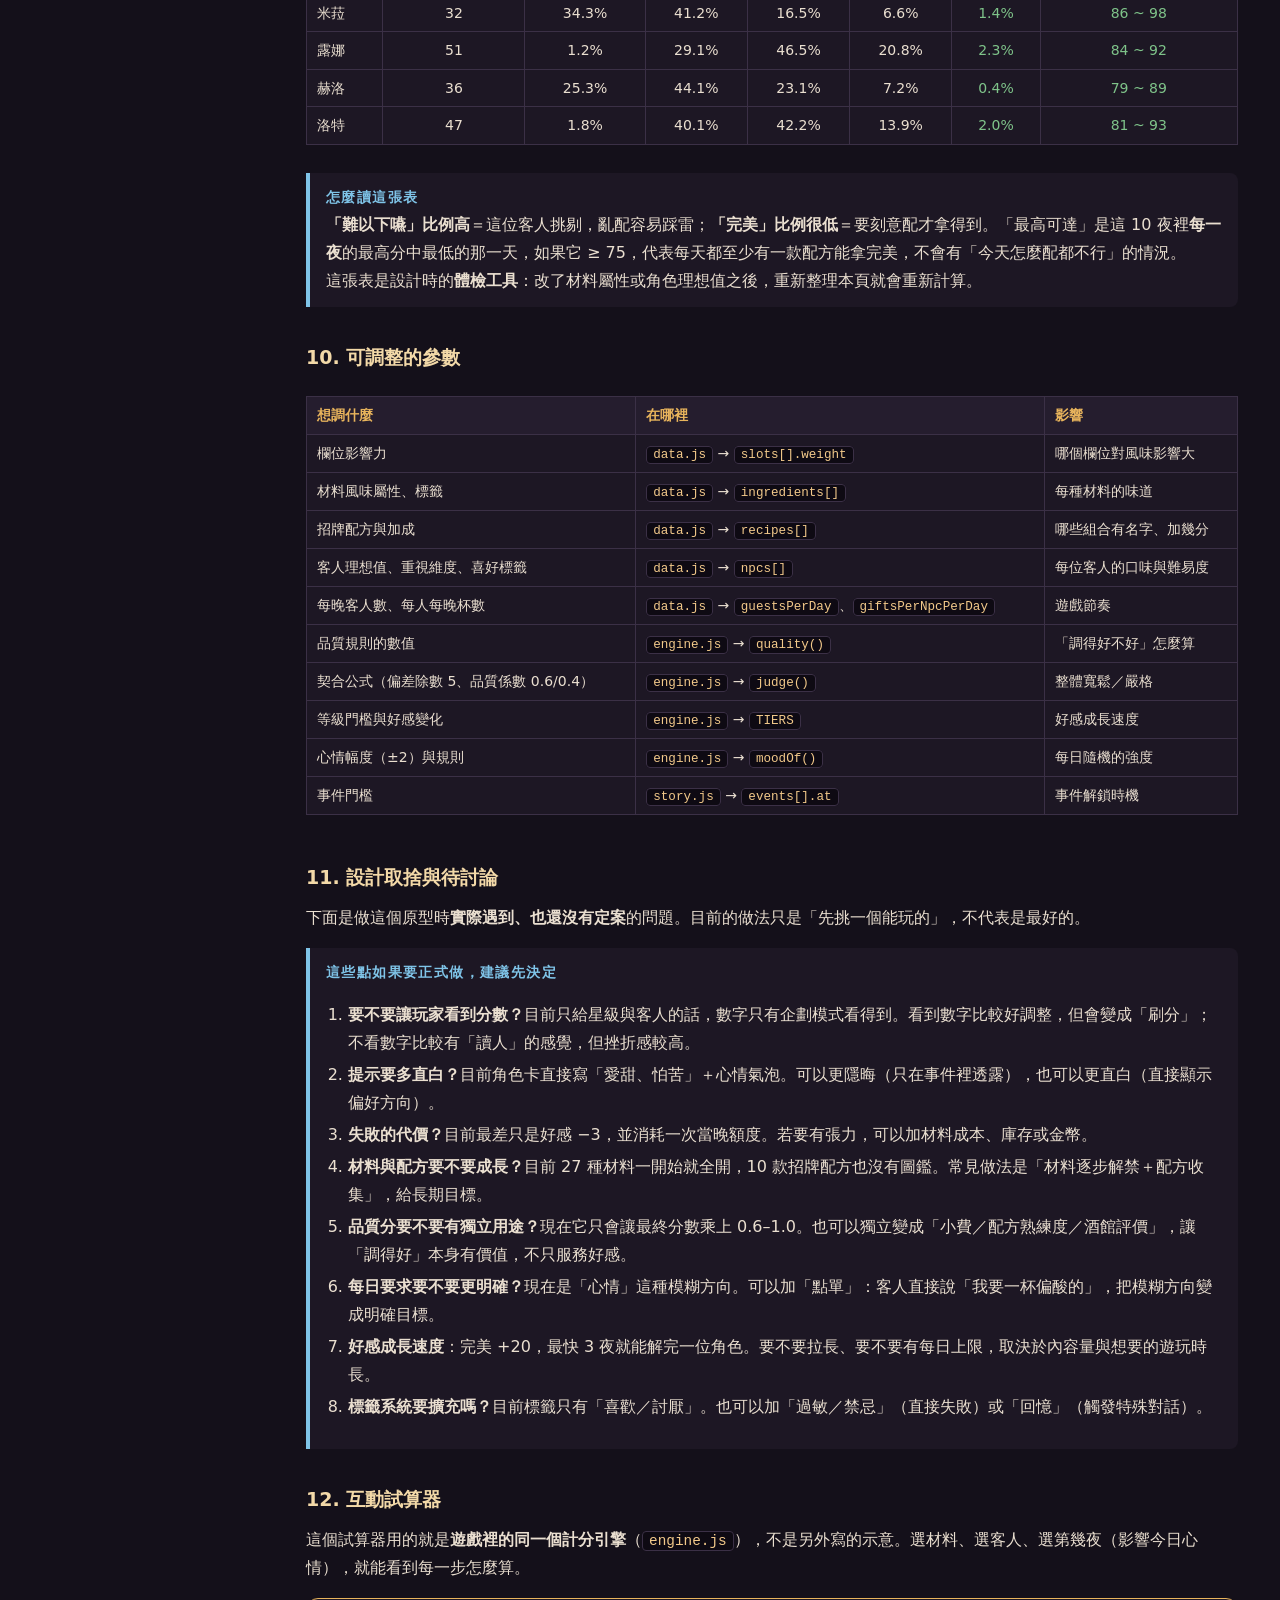
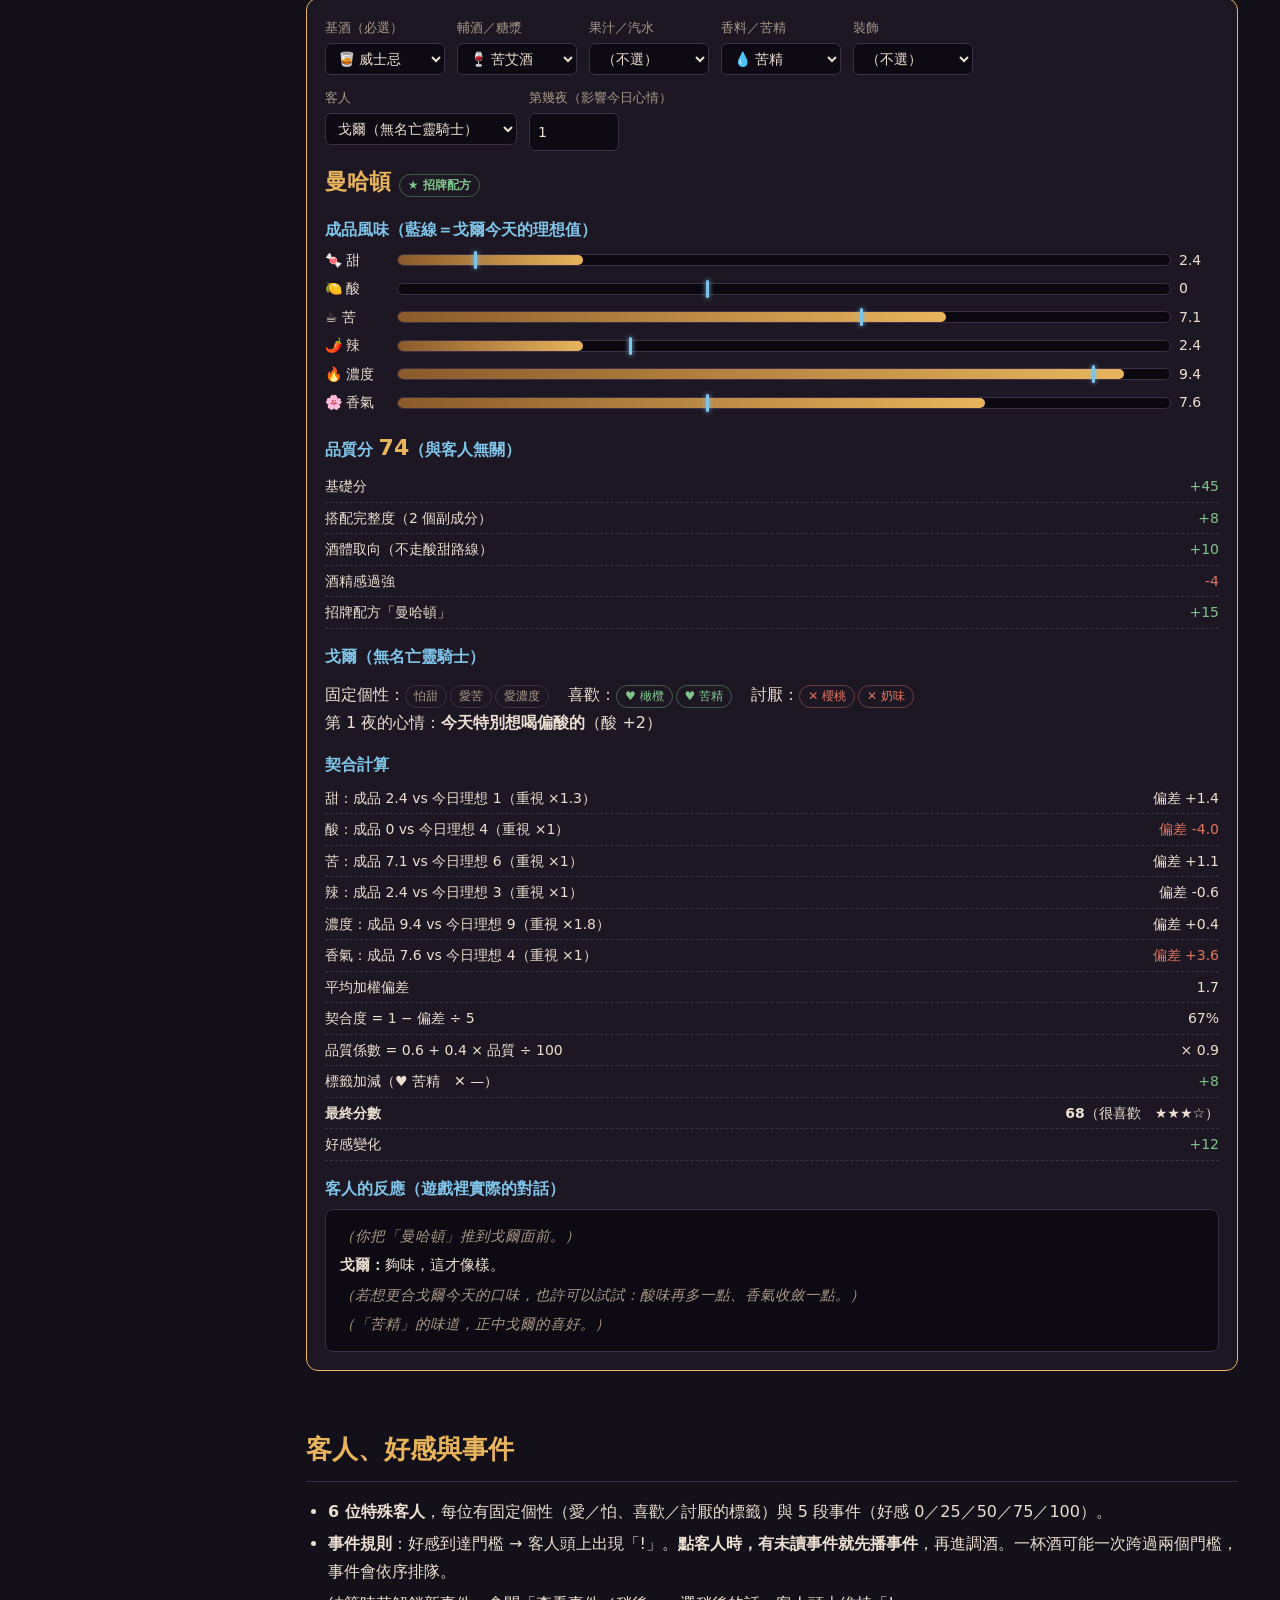
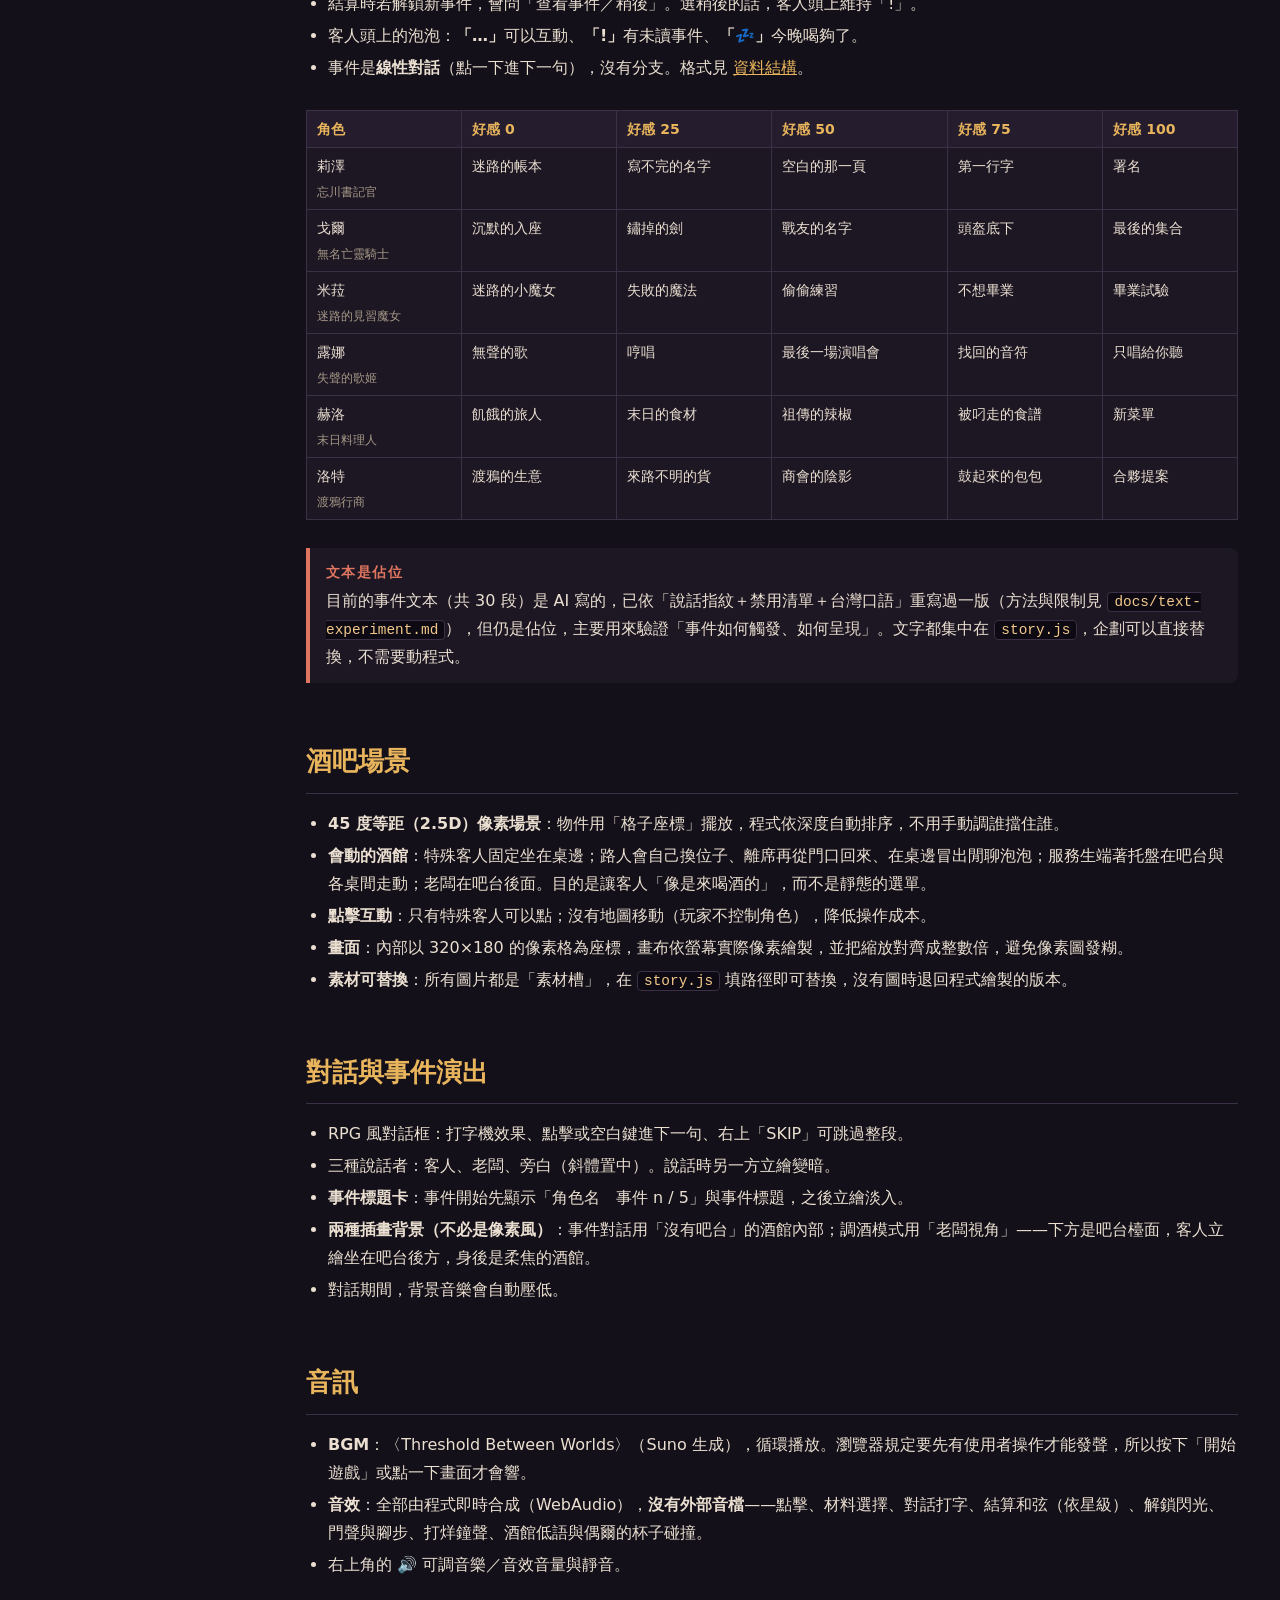
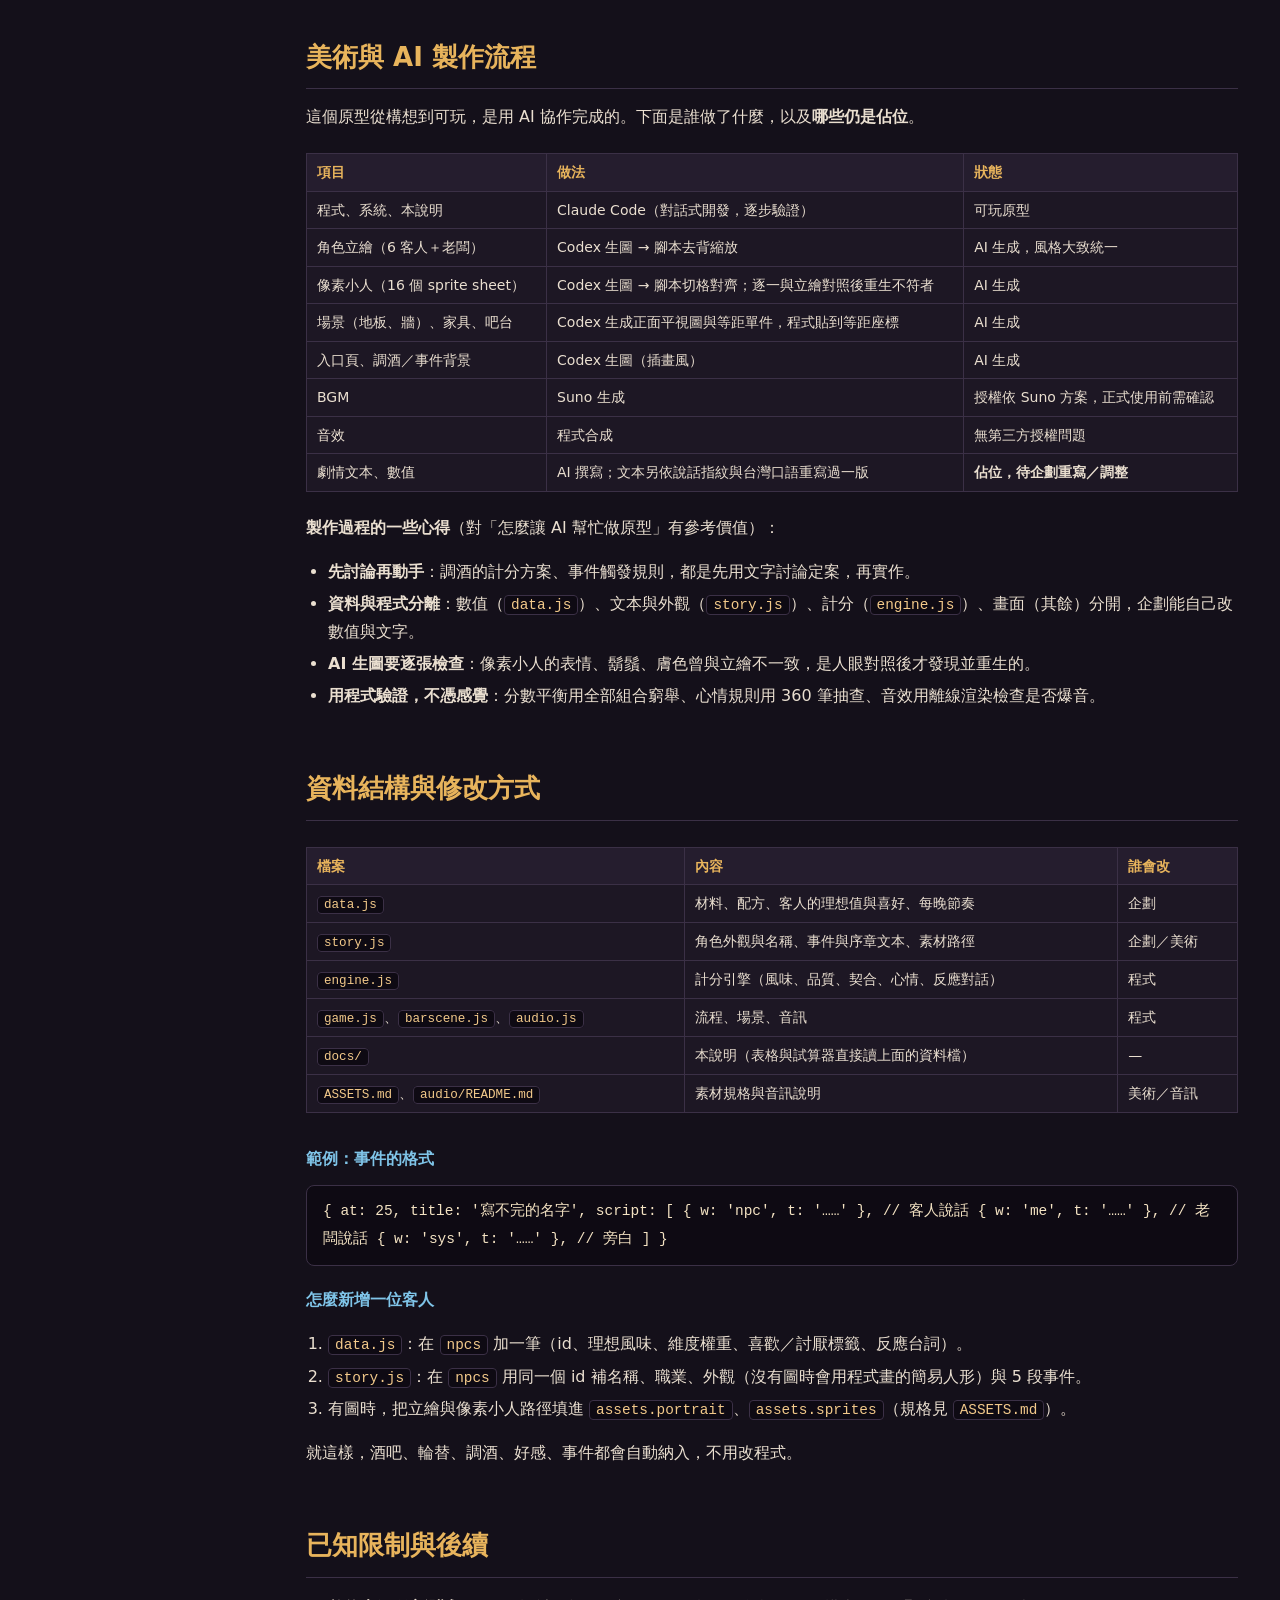
==== commit a8b571d4: "全部 6 位角色、30 段事件改為台灣口語並依說話指紋重寫 - 為 6 位角色定說話指紋與招牌細節，老闆的口吻固定為短、乾、不多話 - 30 段事件全部重寫：保留劇情重點與角色間呼應（洛特拿走赫洛的食" ====
--- a/docs/design.html
+++ b/docs/design.html
@@ -247,7 +247,7 @@
   </ul>
   <div class="tblwrap"><table id="t-events"></table></div>
   <div class="callout warn"><b class="t">文本是佔位</b>
-    目前的事件文本（共 30 段）是 AI 初稿，主要用來驗證「事件如何觸發、如何呈現」。文字都集中在 <code>story.js</code>，企劃可以直接替換，不需要動程式。</div>
+    目前的事件文本（共 30 段）是 AI 寫的，已依「說話指紋＋禁用清單＋台灣口語」重寫過一版（方法與限制見 <code>docs/text-experiment.md</code>），但仍是佔位，主要用來驗證「事件如何觸發、如何呈現」。文字都集中在 <code>story.js</code>，企劃可以直接替換，不需要動程式。</div>
 </section>
 
 <section id="bar">
@@ -294,7 +294,7 @@
     <tr><td>入口頁、調酒／事件背景</td><td>Codex 生圖（插畫風）</td><td>AI 生成</td></tr>
     <tr><td>BGM</td><td>Suno 生成</td><td>授權依 Suno 方案，正式使用前需確認</td></tr>
     <tr><td>音效</td><td>程式合成</td><td>無第三方授權問題</td></tr>
-    <tr><td>劇情文本、數值</td><td>AI 初稿</td><td><b>佔位，待企劃重寫／調整</b></td></tr>
+    <tr><td>劇情文本、數值</td><td>AI 撰寫；文本另依說話指紋與台灣口語重寫過一版</td><td><b>佔位，待企劃重寫／調整</b></td></tr>
   </table></div>
   <p><b>製作過程的一些心得</b>（對「怎麼讓 AI 幫忙做原型」有參考價值）：</p>
   <ul>
@@ -335,7 +335,7 @@
   <h2>已知限制與後續</h2>
   <ul>
     <li><b>數值未經玩家測試</b>：目前是設計師視角的初版，平衡概況只能說明「結構上沒有明顯壞掉」，不代表好玩。</li>
-    <li><b>文本是 AI 初稿</b>，AI 感重，需要企劃重寫。</li>
+    <li><b>文本是 AI 寫的</b>，已做過一輪台灣口語與去 AI 感的重寫，但仍有 AI 的習慣，需要企劃以真人的口吻重寫。</li>
     <li><b>只做橫式、滑鼠操作</b>，沒有針對觸控與直式手遊版面調整。</li>
     <li><b>調酒成品沒有圖像</b>（只有名稱與表情符號），招牌配方沒有圖鑑，也沒有材料解鎖。</li>
     <li>像素角色與插畫風立繪是兩種風格，目前是有意搭配（場景用像素、對話用插畫），正式版需要美術統一方向。</li>
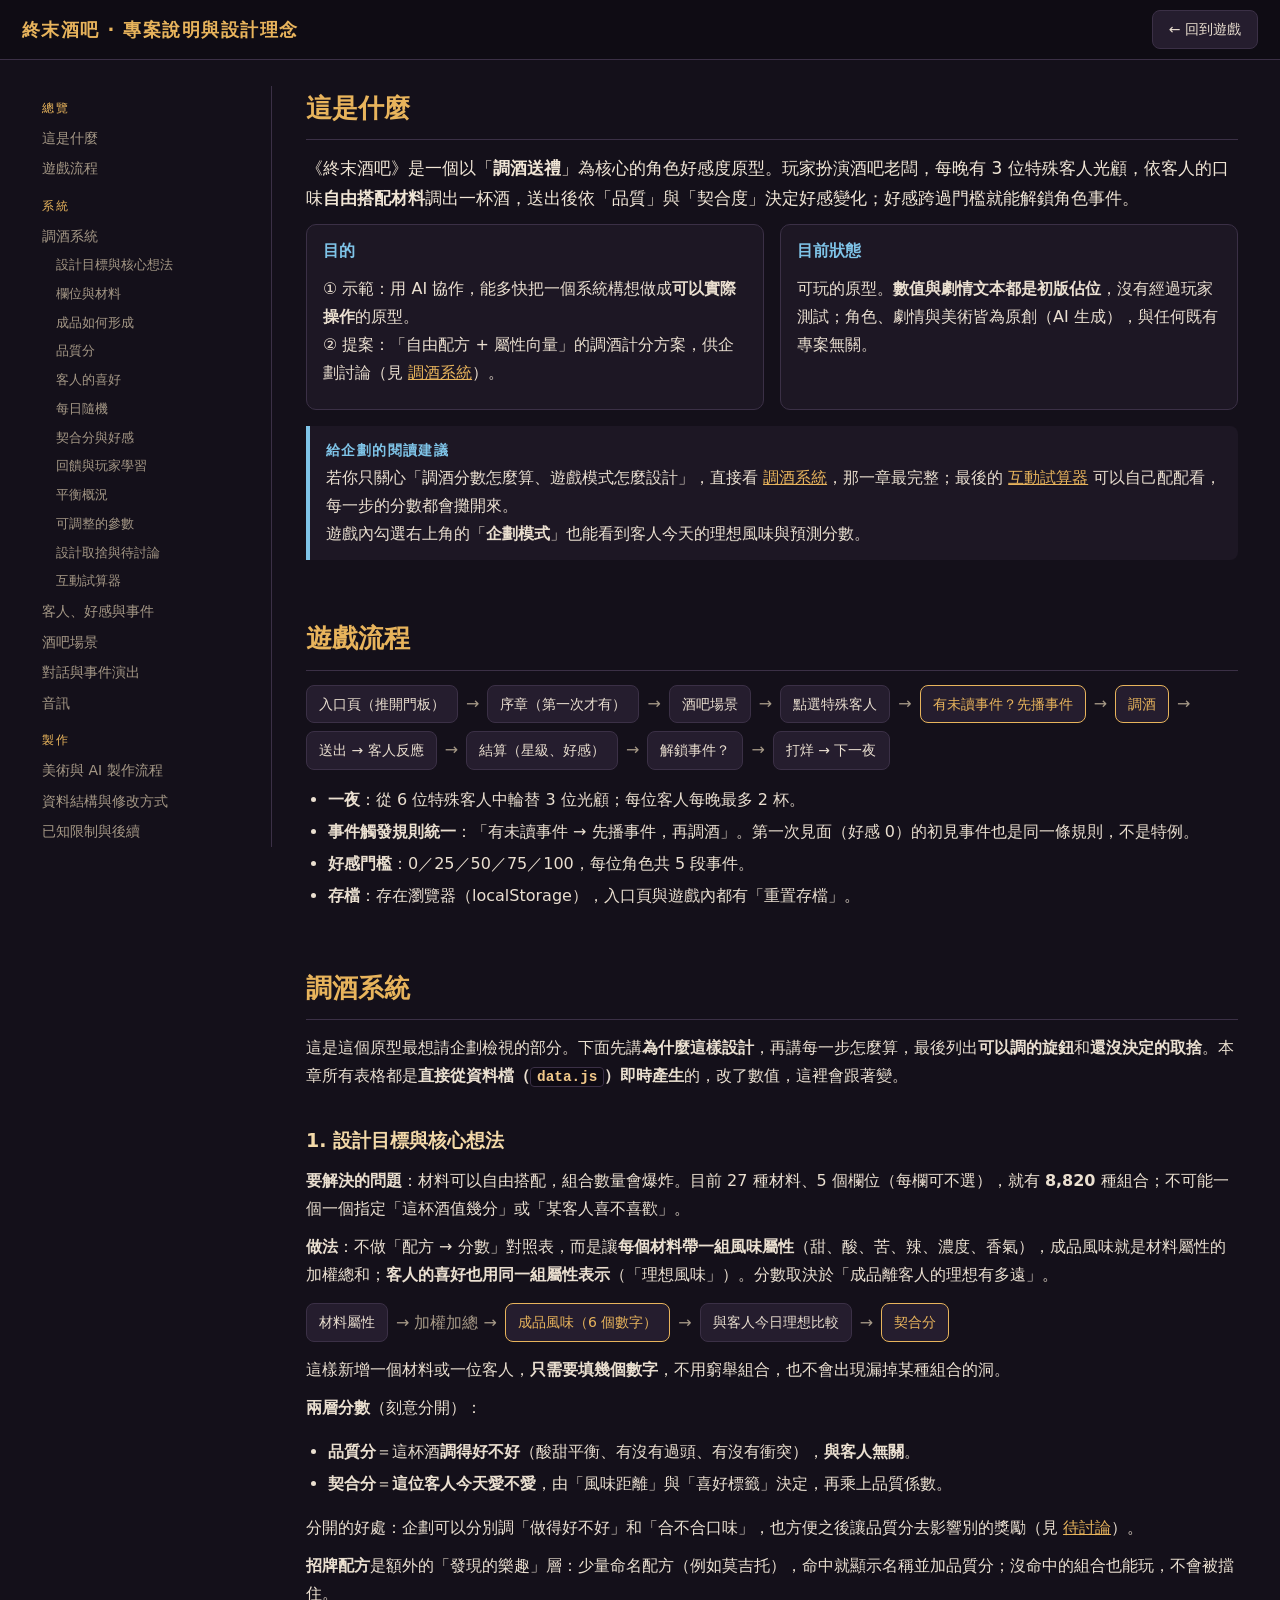
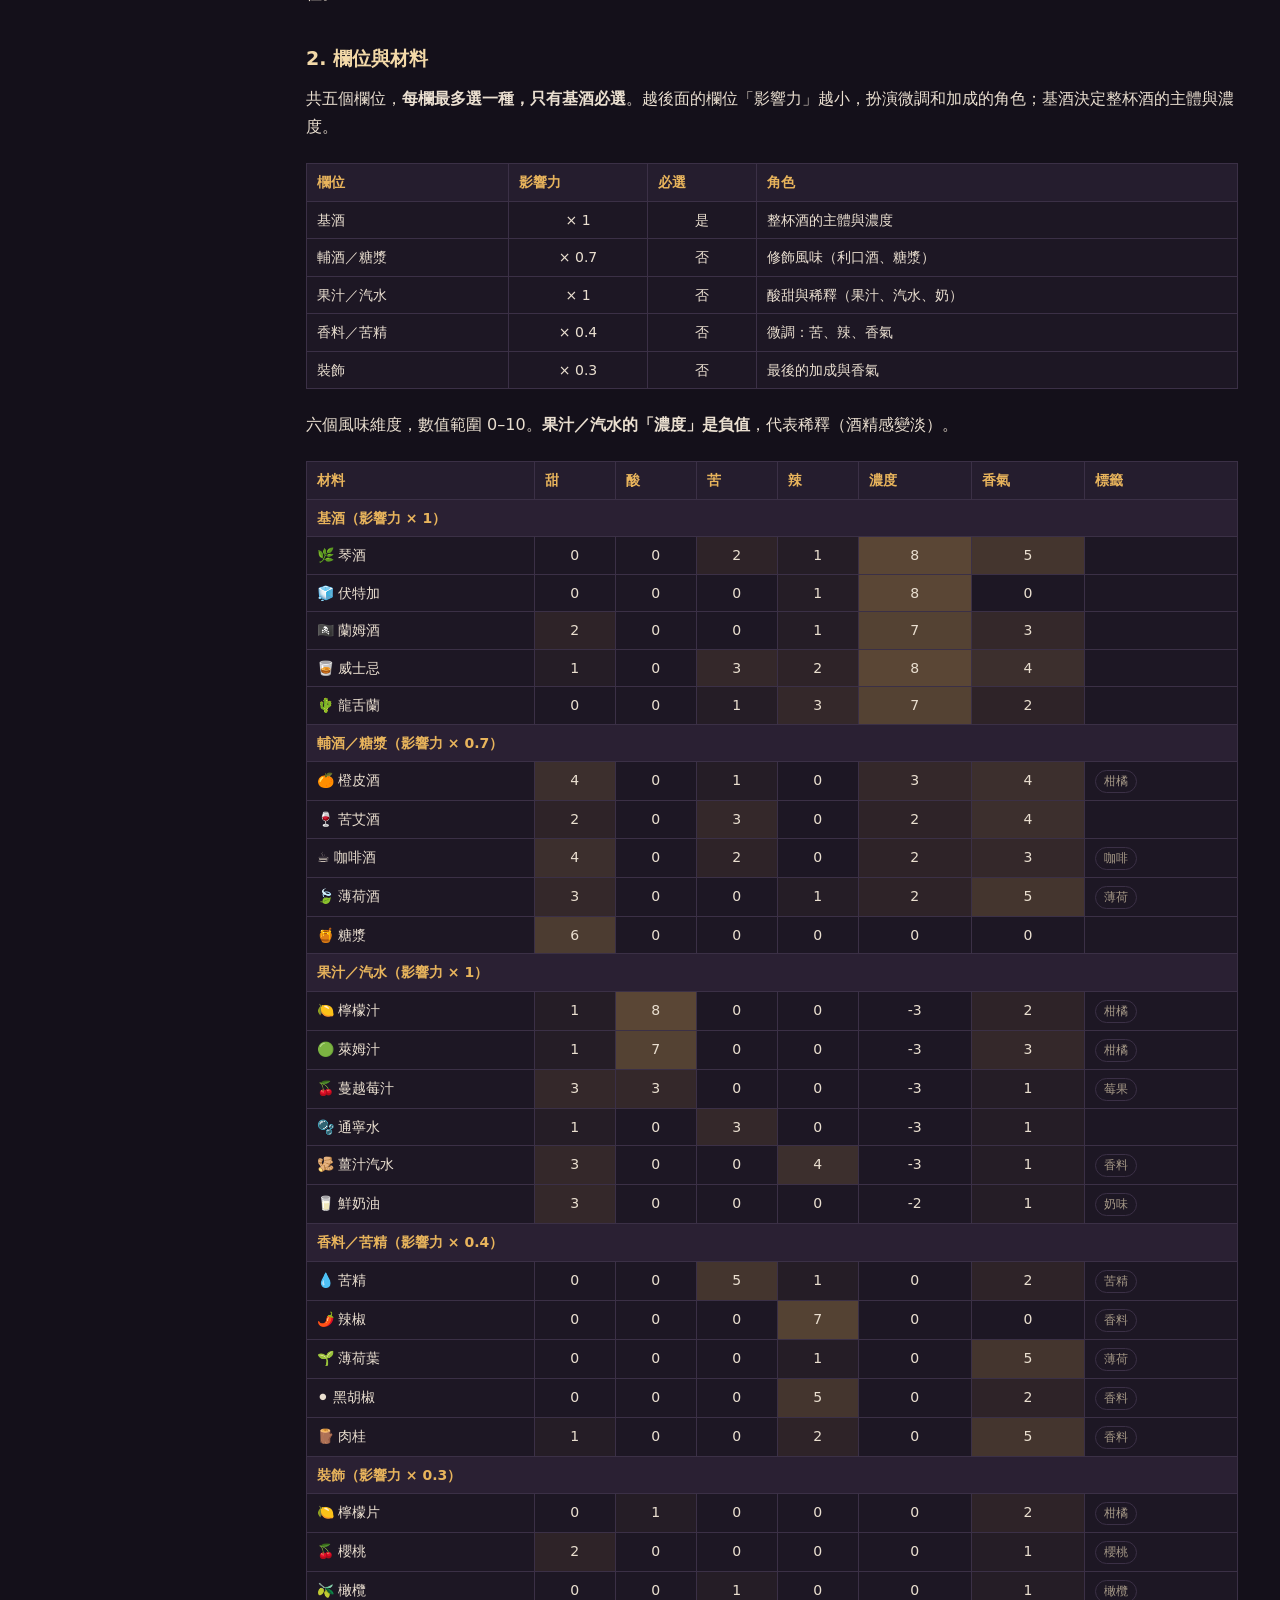
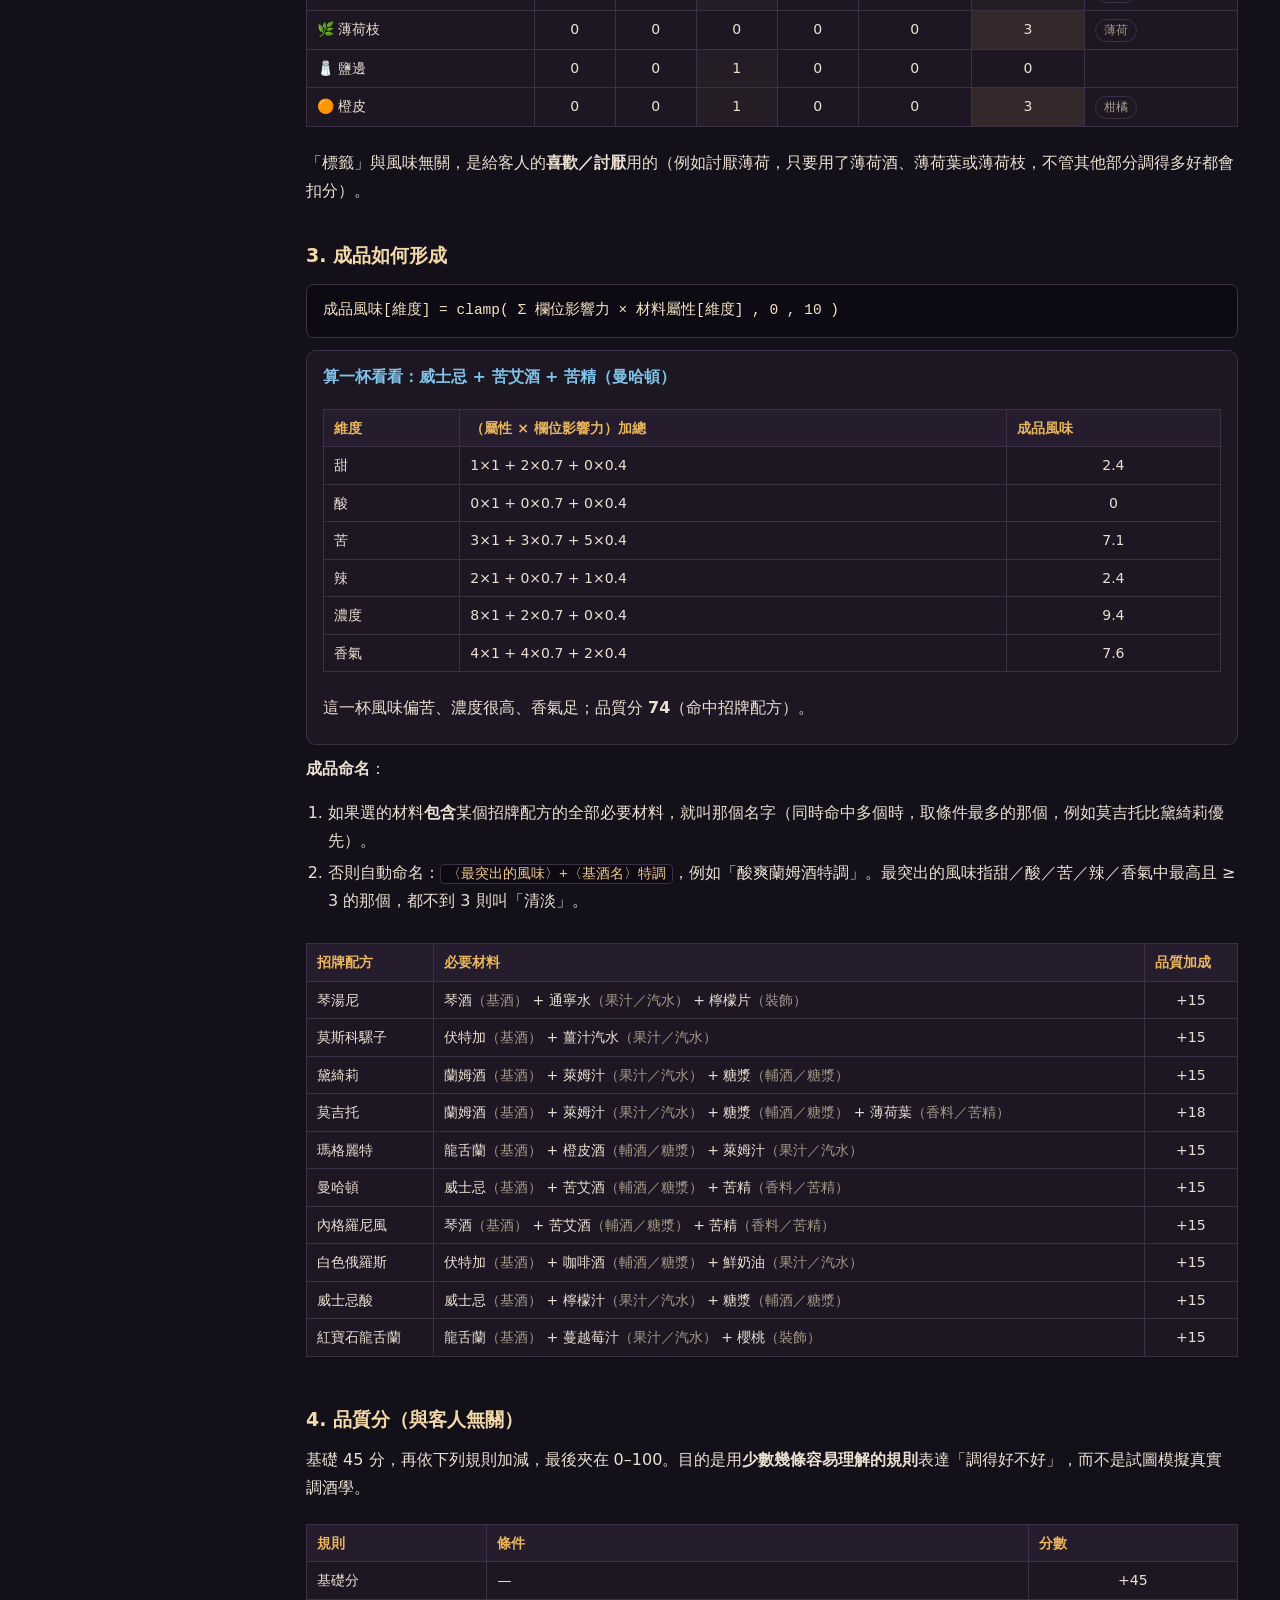
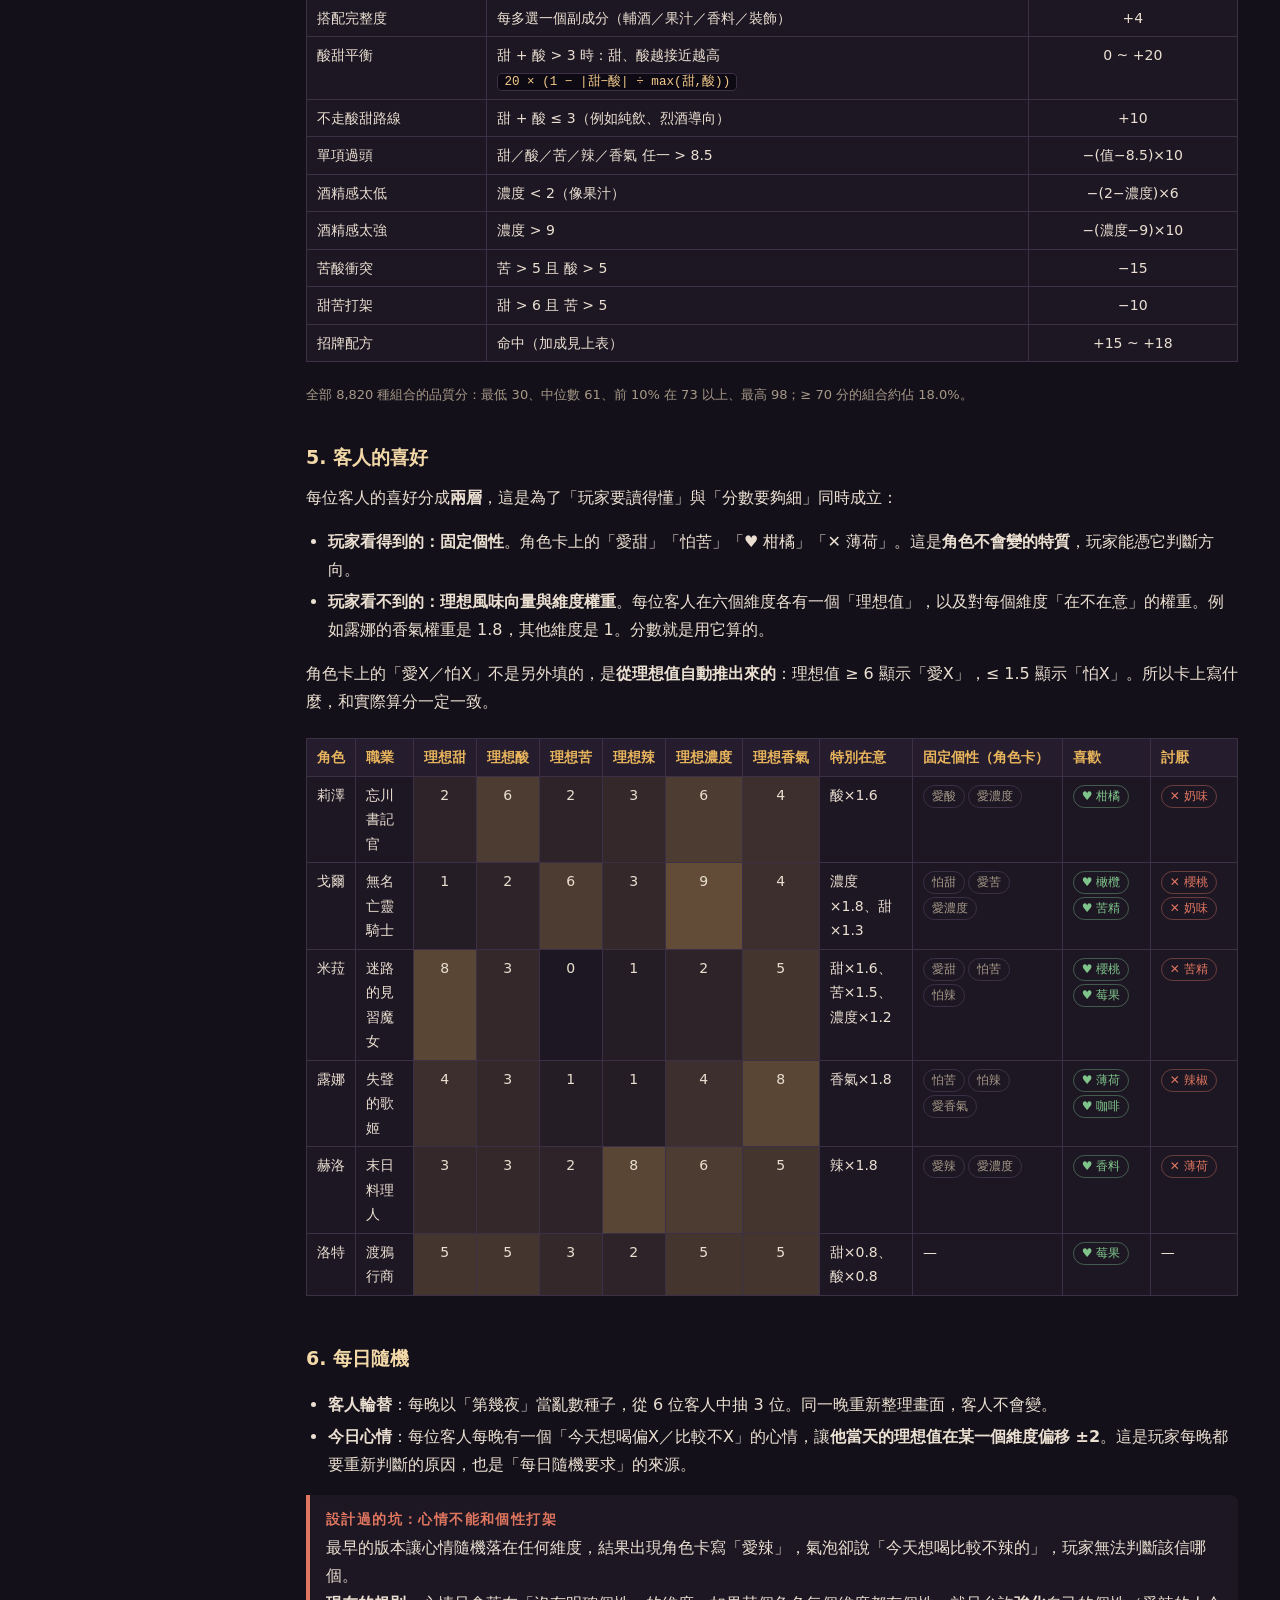
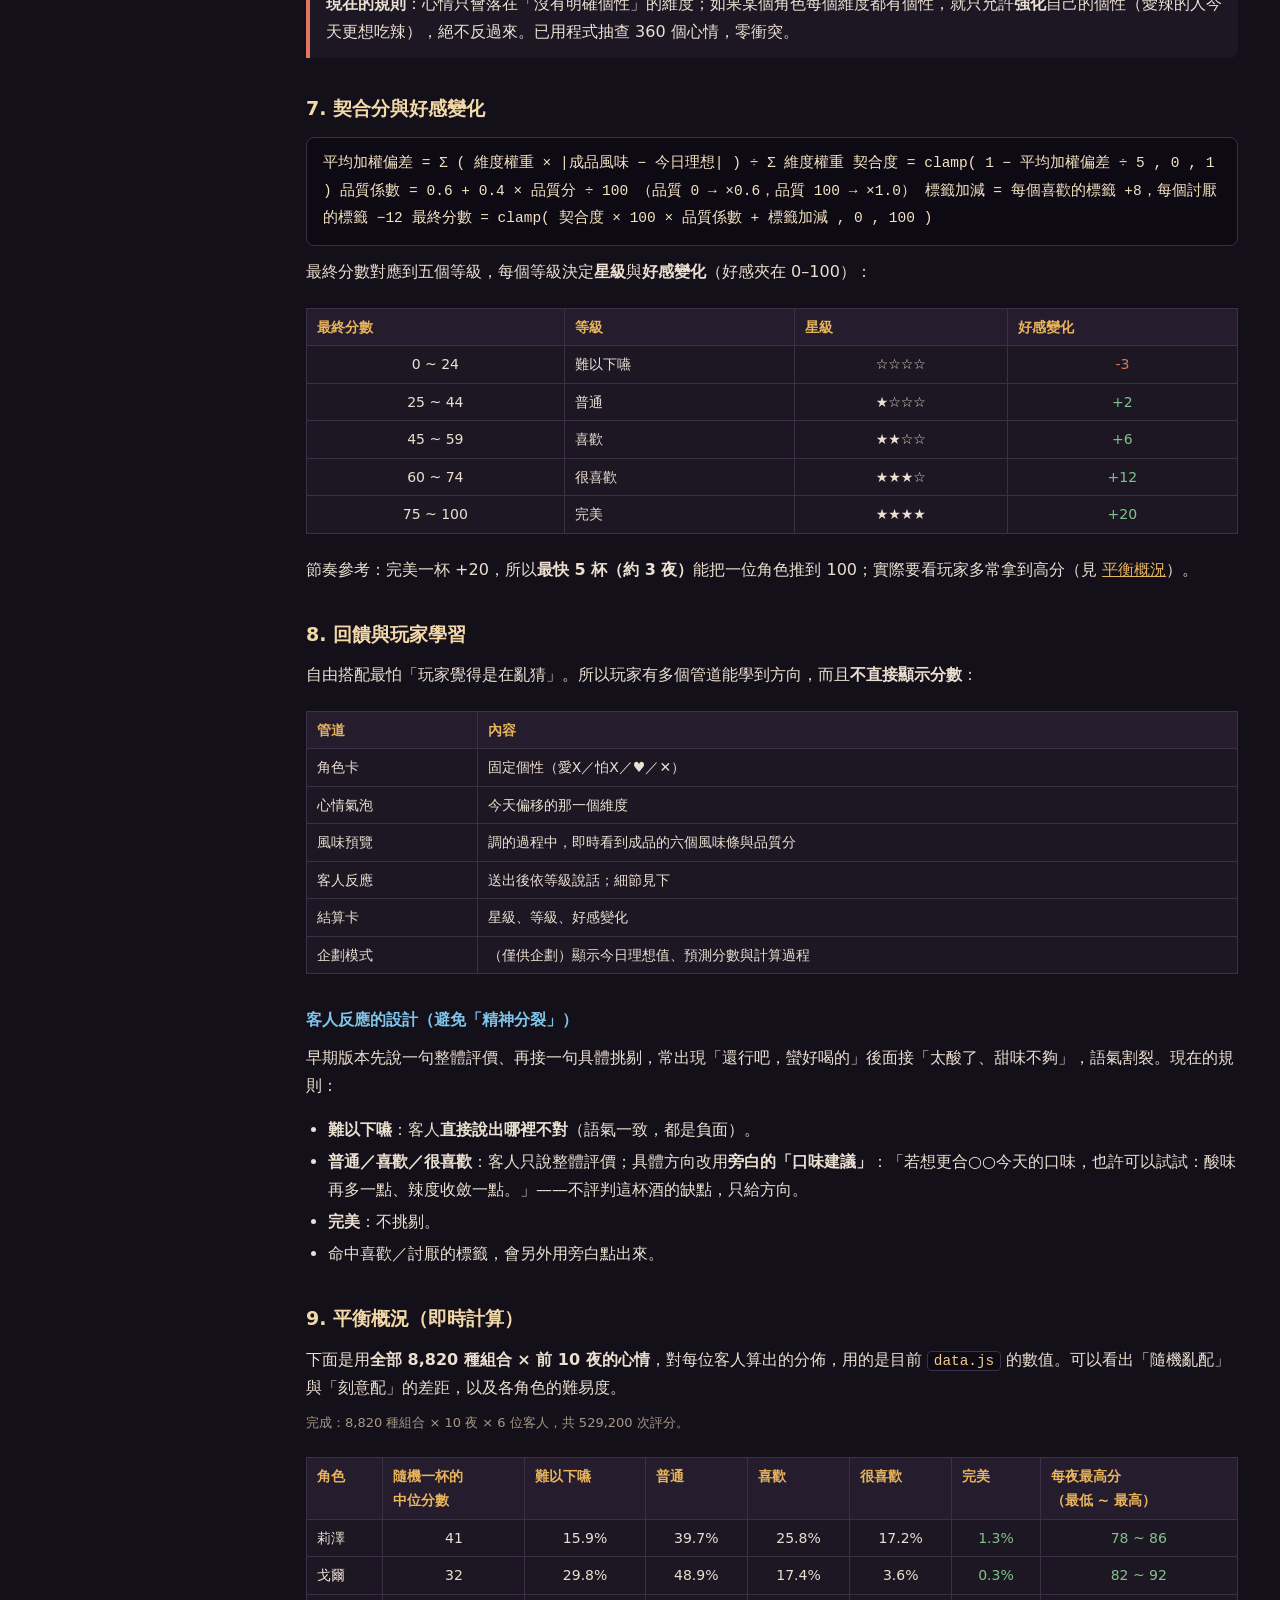
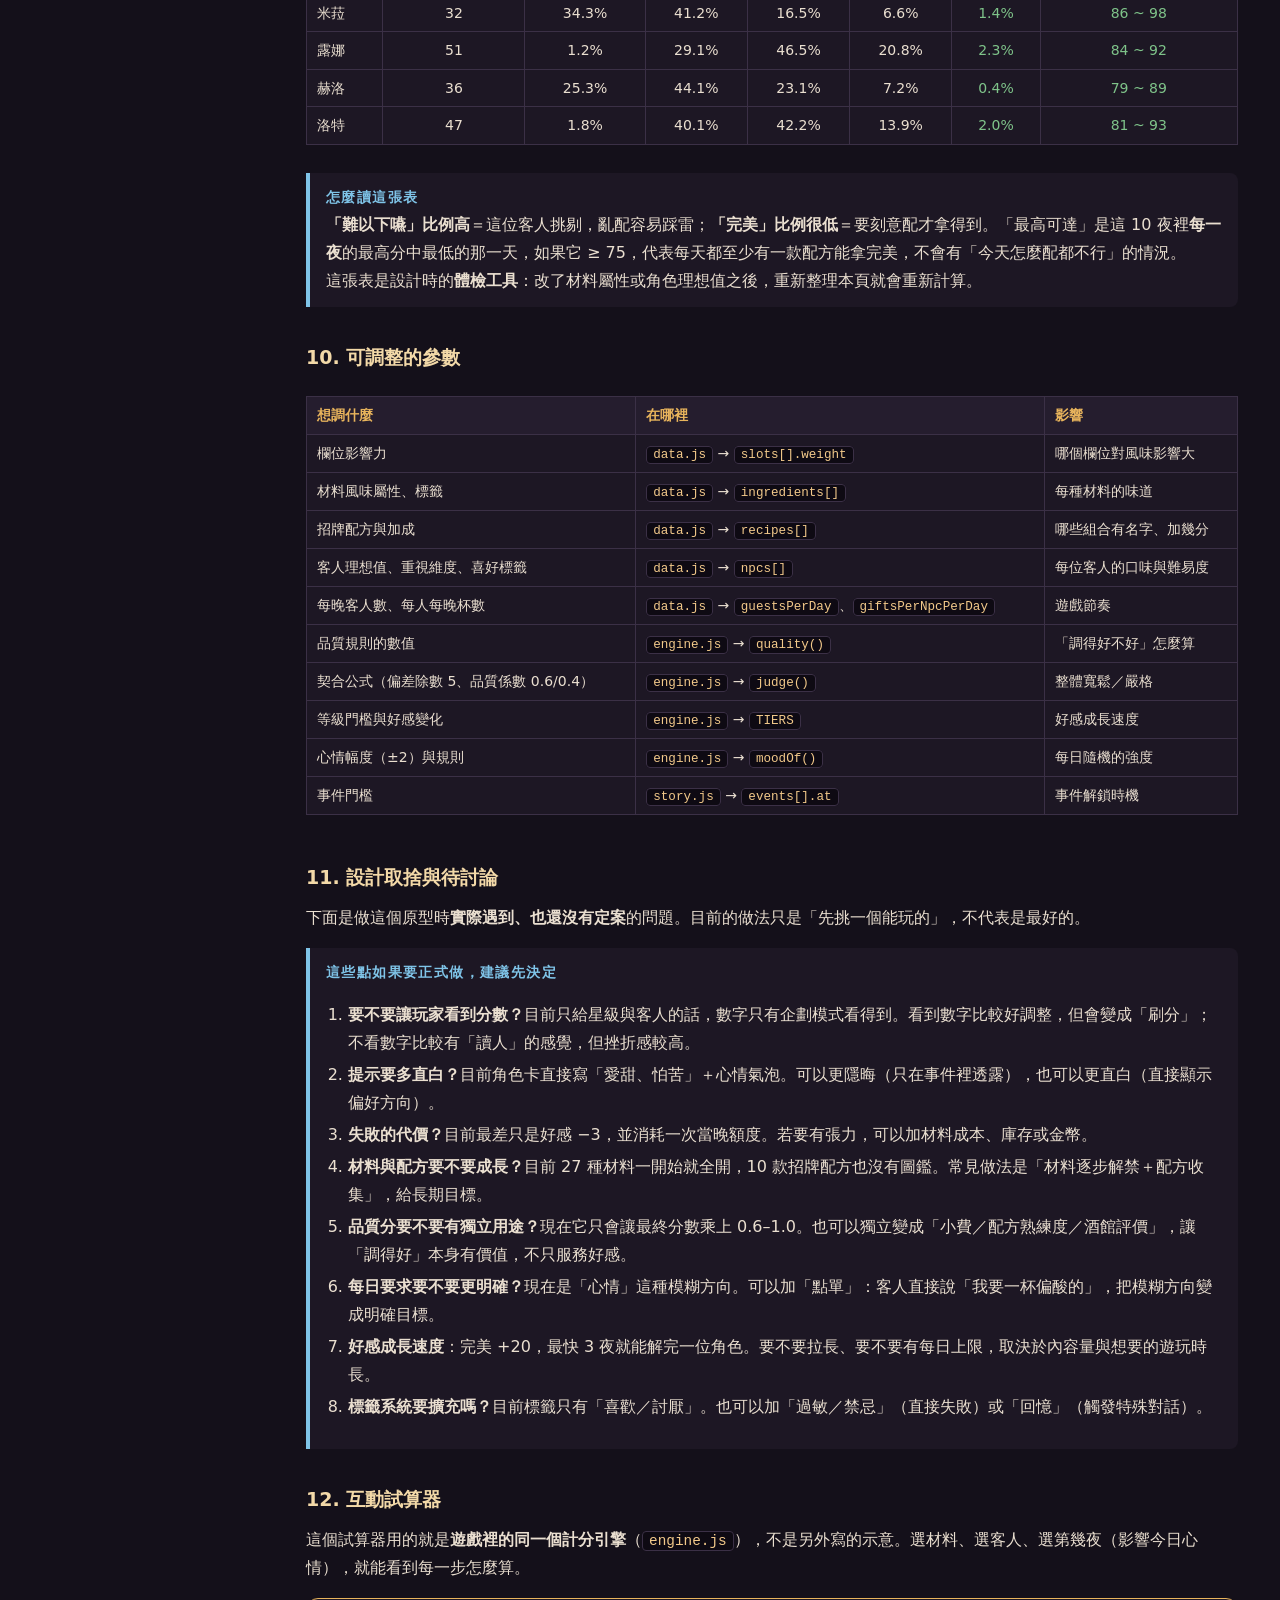
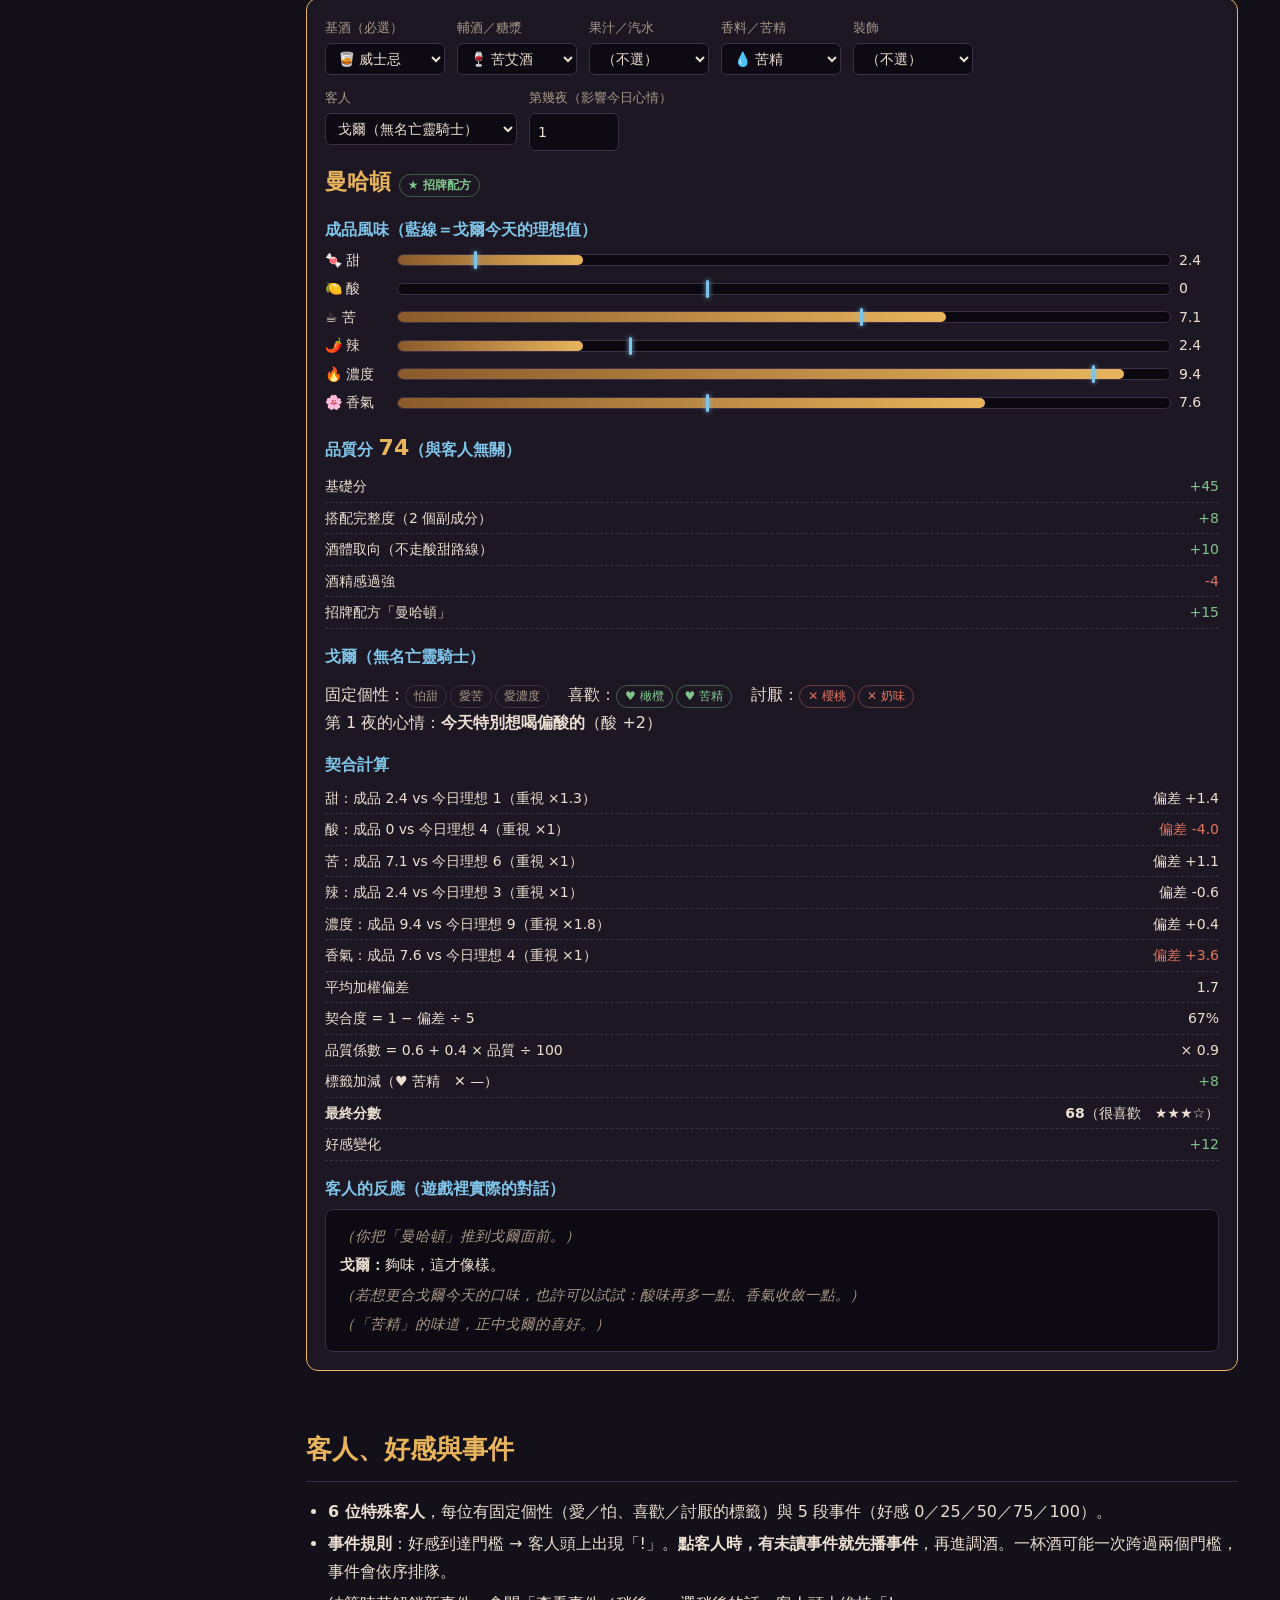
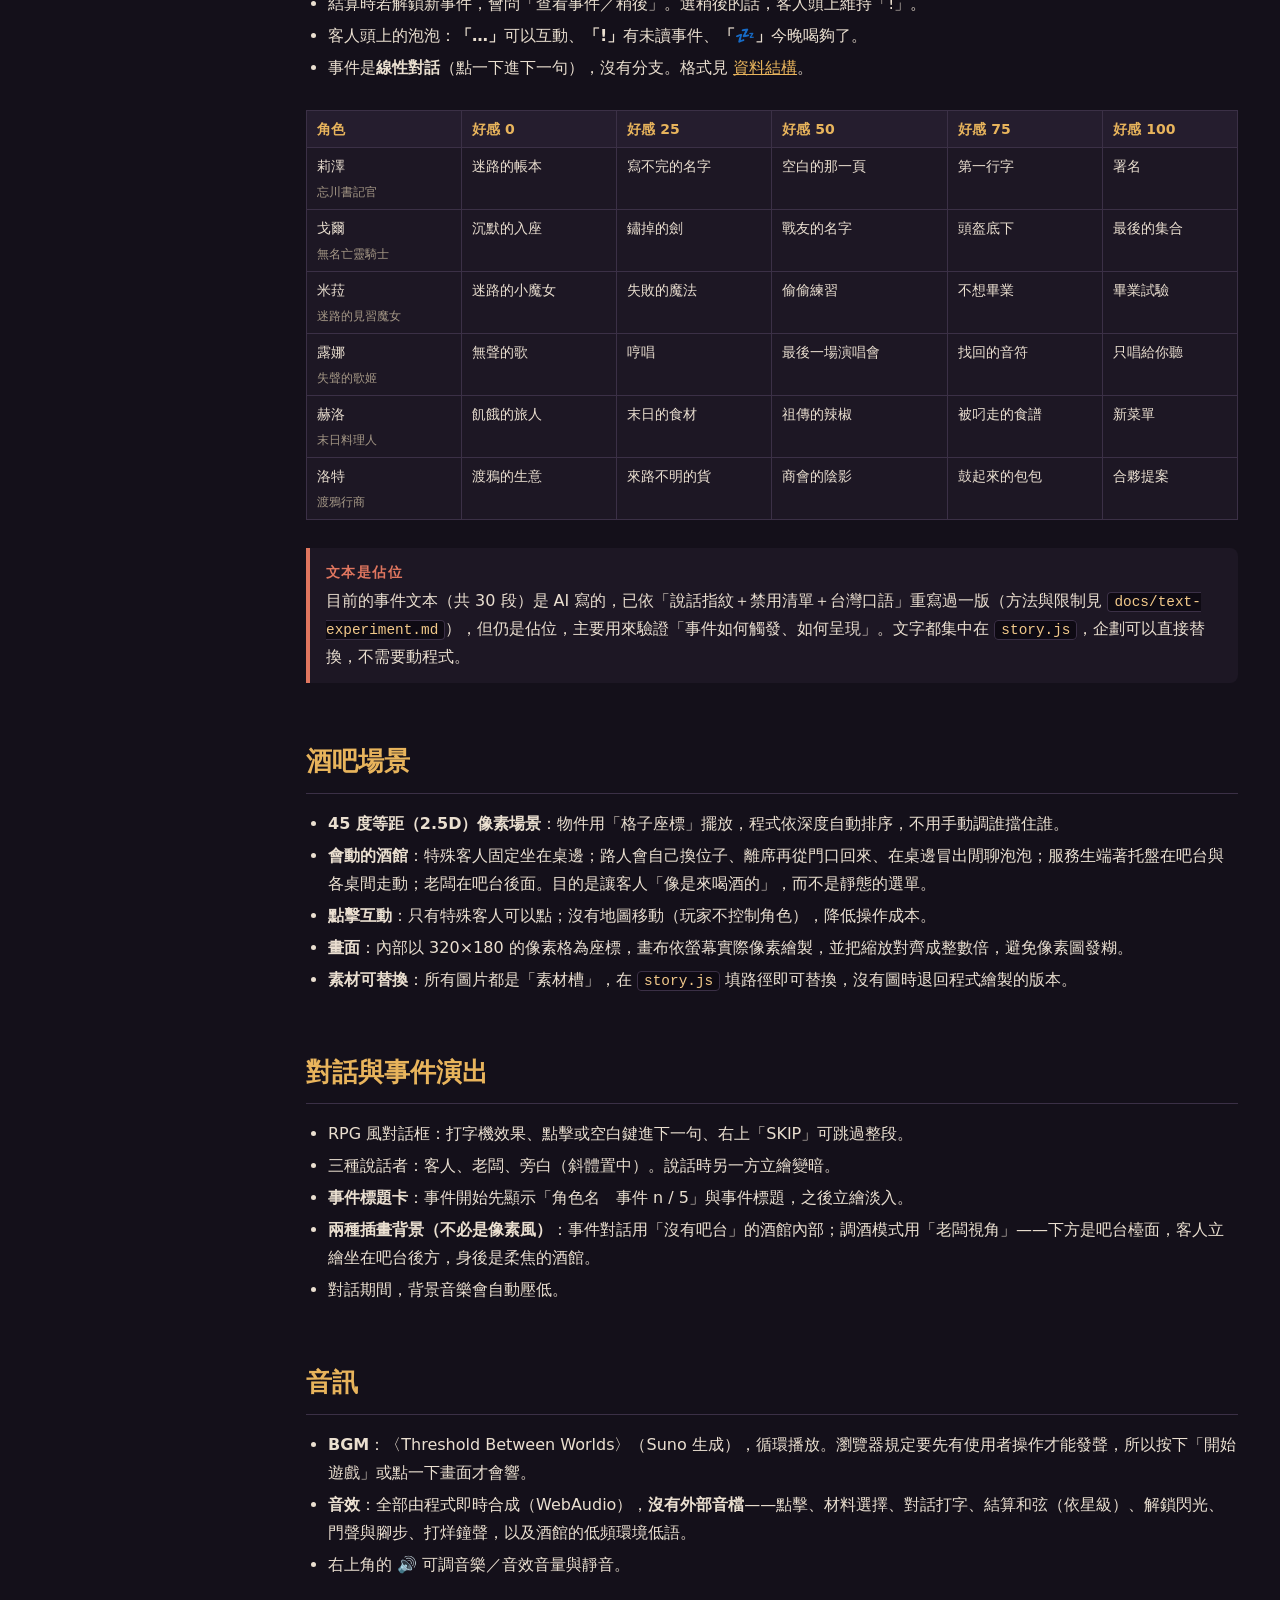
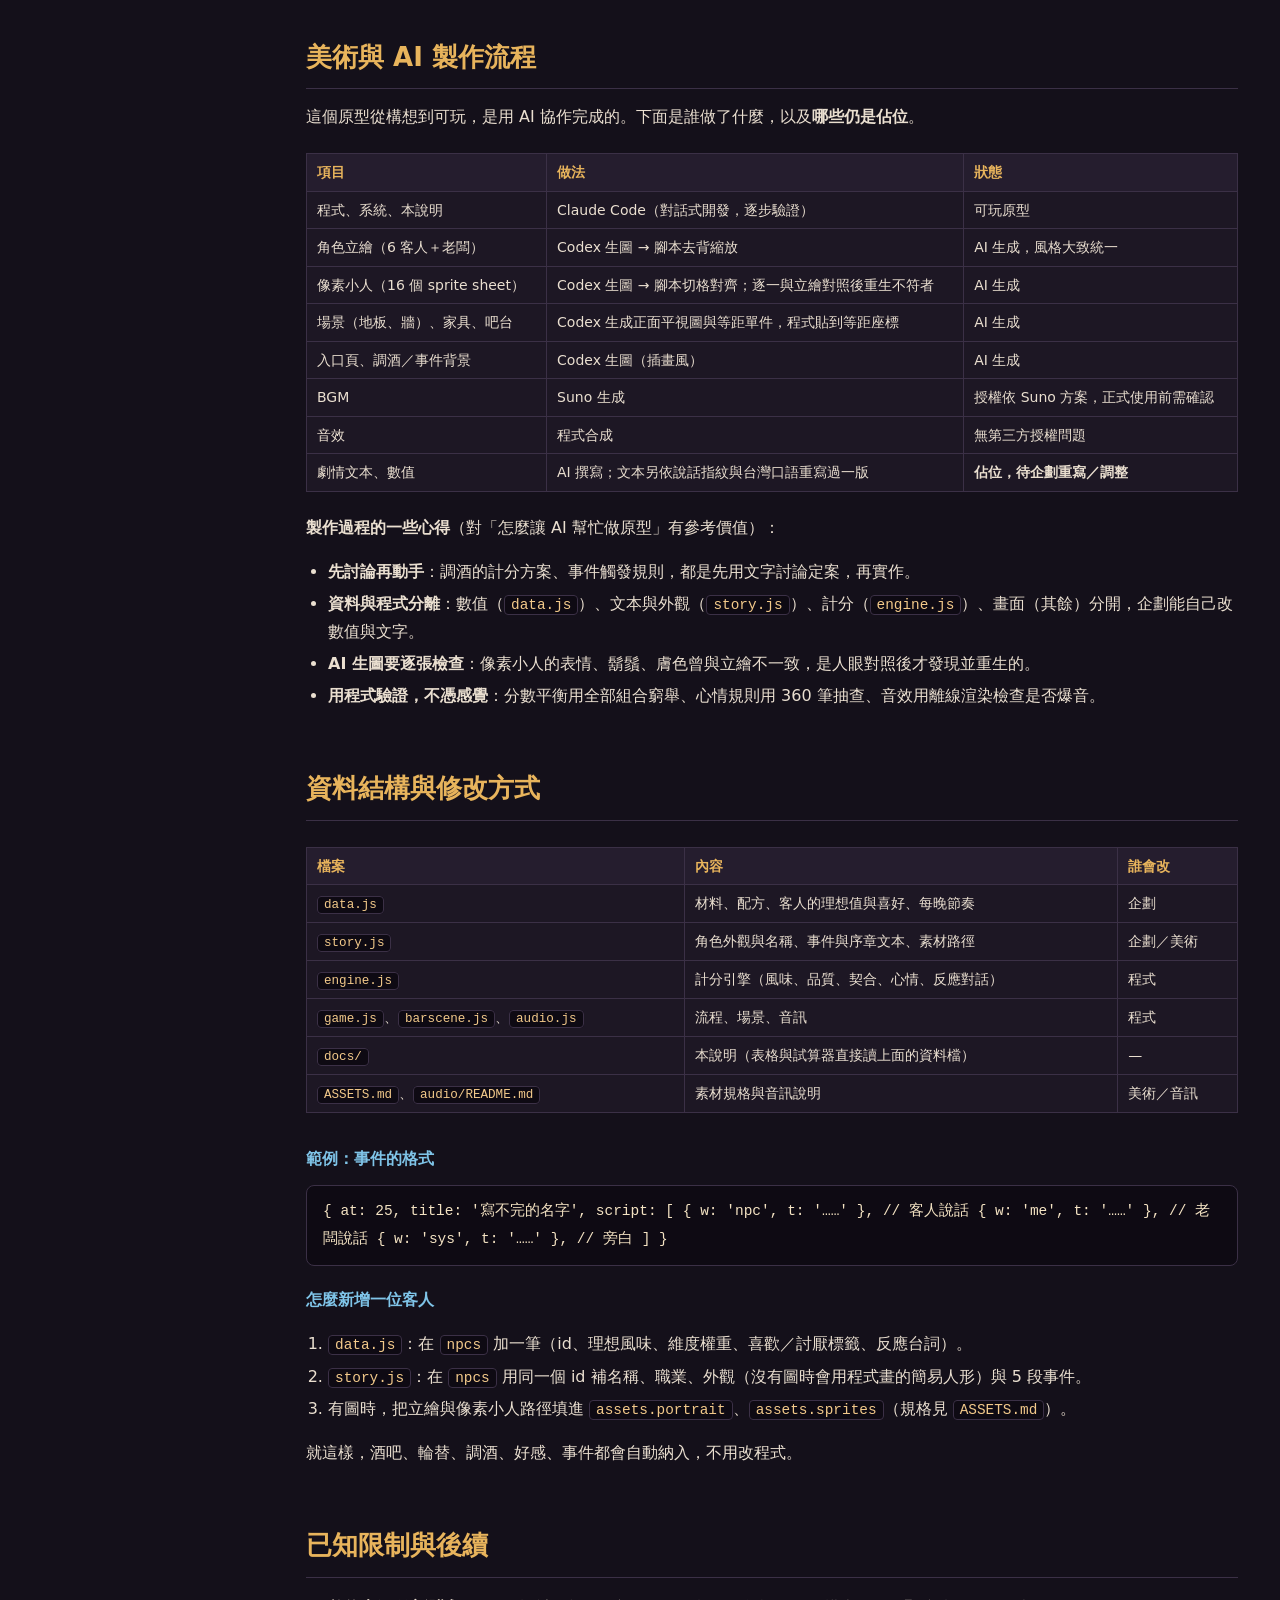
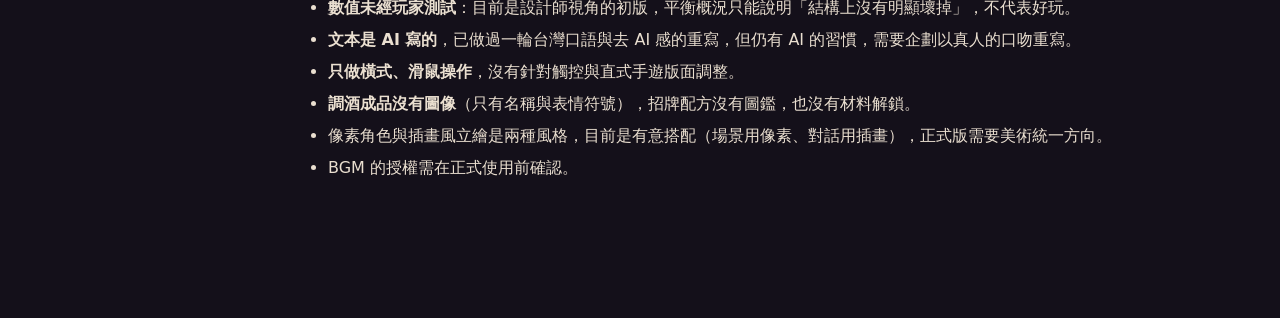
==== commit 5ec292c5: "移除環境音中每 7 秒冒出的杯子碰撞聲 - 現象：待在酒吧不操作，每 7 秒固定出現一聲「叮」（實測第 15/22/29/36/43 秒），畫面上沒有任何對應動作，聽起來像 bug - 原因：ambi" ====
--- a/docs/design.html
+++ b/docs/design.html
@@ -276,7 +276,7 @@
   <h2>音訊</h2>
   <ul>
     <li><b>BGM</b>：〈Threshold Between Worlds〉（Suno 生成），循環播放。瀏覽器規定要先有使用者操作才能發聲，所以按下「開始遊戲」或點一下畫面才會響。</li>
-    <li><b>音效</b>：全部由程式即時合成（WebAudio），<b>沒有外部音檔</b>——點擊、材料選擇、對話打字、結算和弦（依星級）、解鎖閃光、門聲與腳步、打烊鐘聲、酒館低語與偶爾的杯子碰撞。</li>
+    <li><b>音效</b>：全部由程式即時合成（WebAudio），<b>沒有外部音檔</b>——點擊、材料選擇、對話打字、結算和弦（依星級）、解鎖閃光、門聲與腳步、打烊鐘聲，以及酒館的低頻環境低語。</li>
     <li>右上角的 🔊 可調音樂／音效音量與靜音。</li>
   </ul>
 </section>
